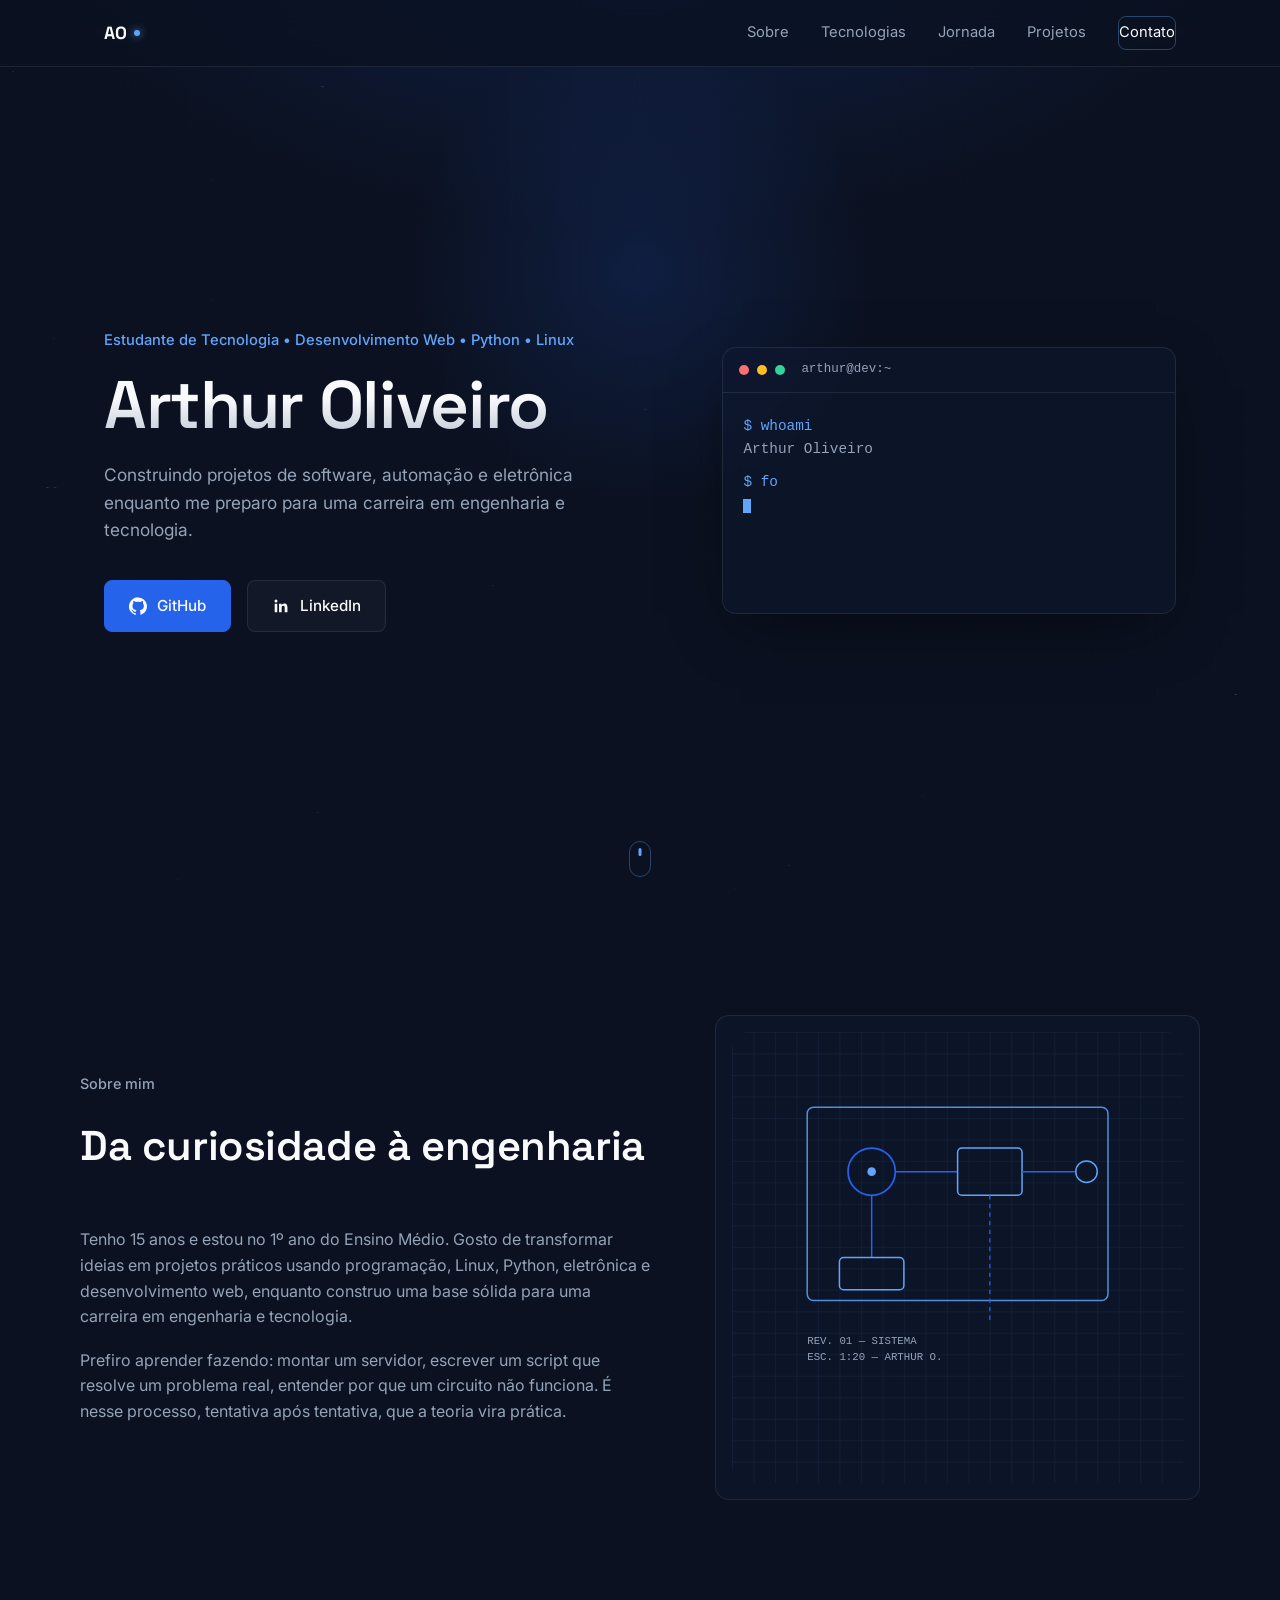
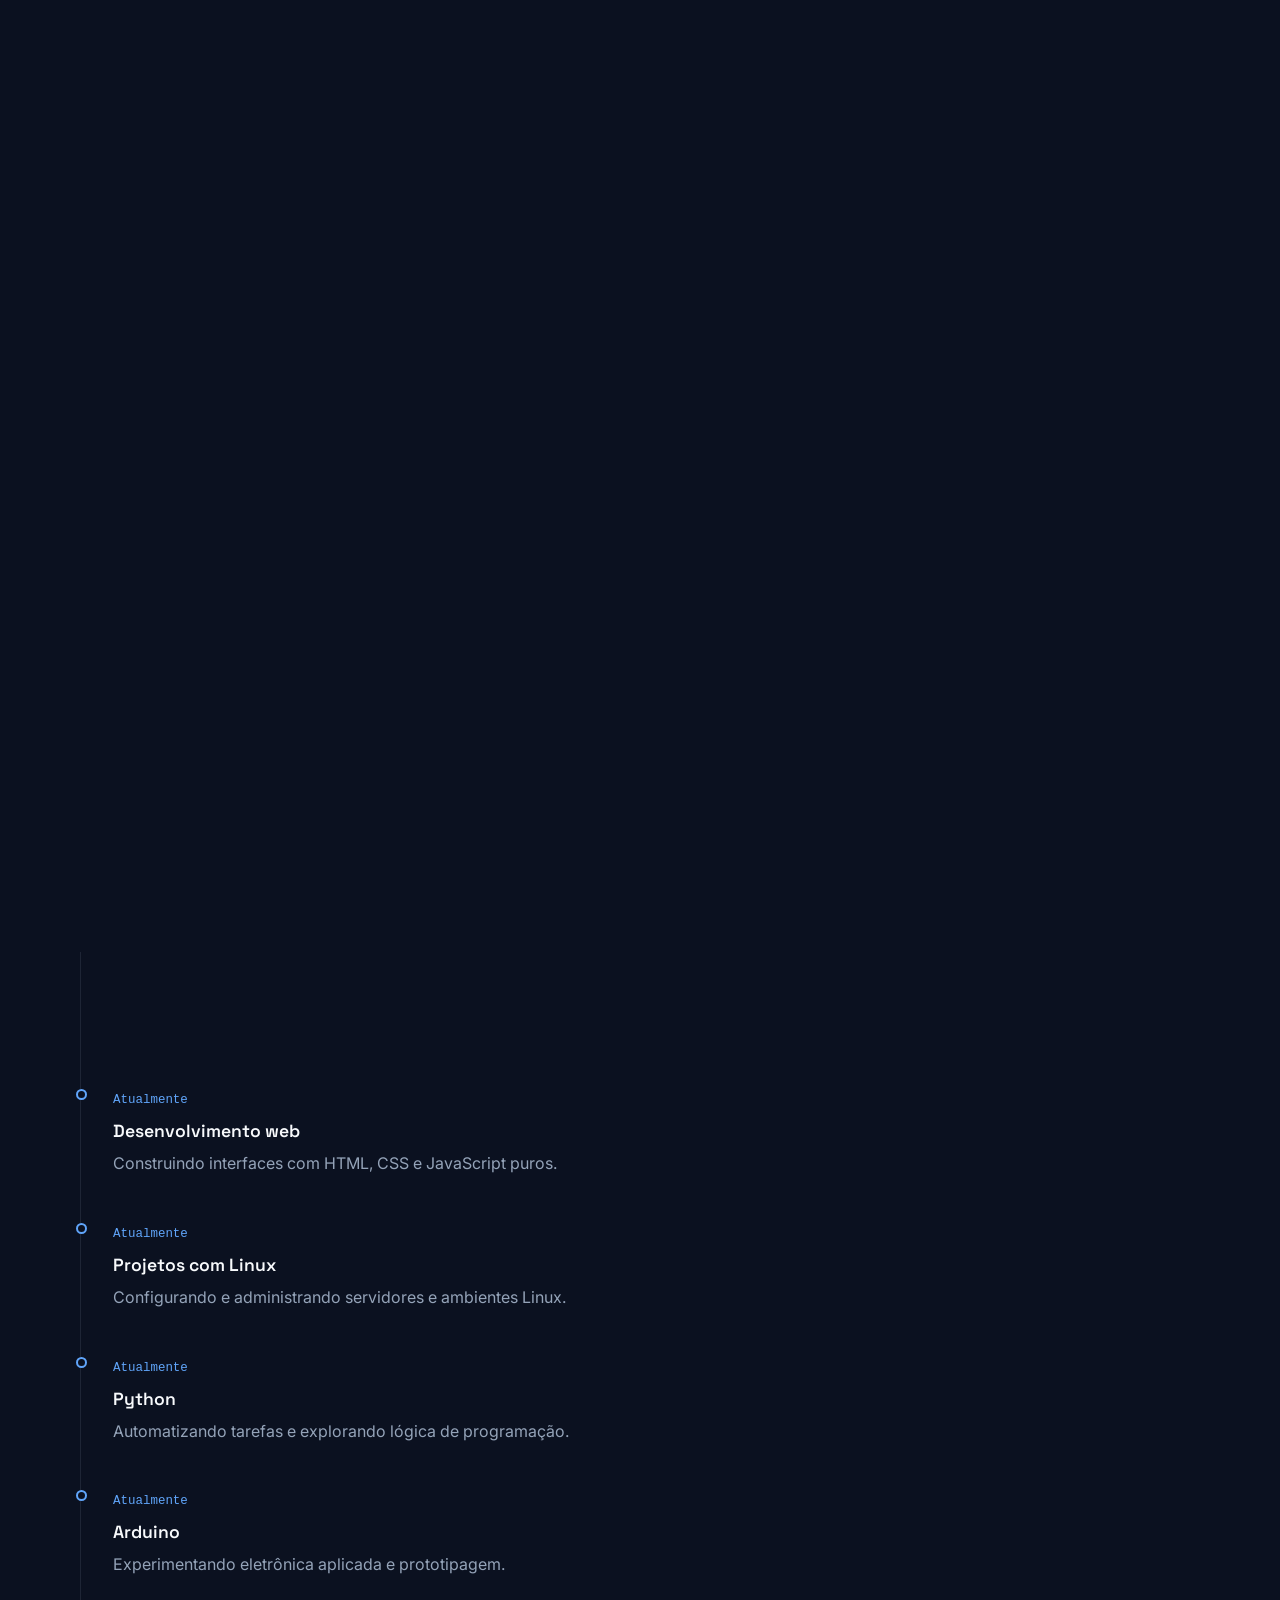
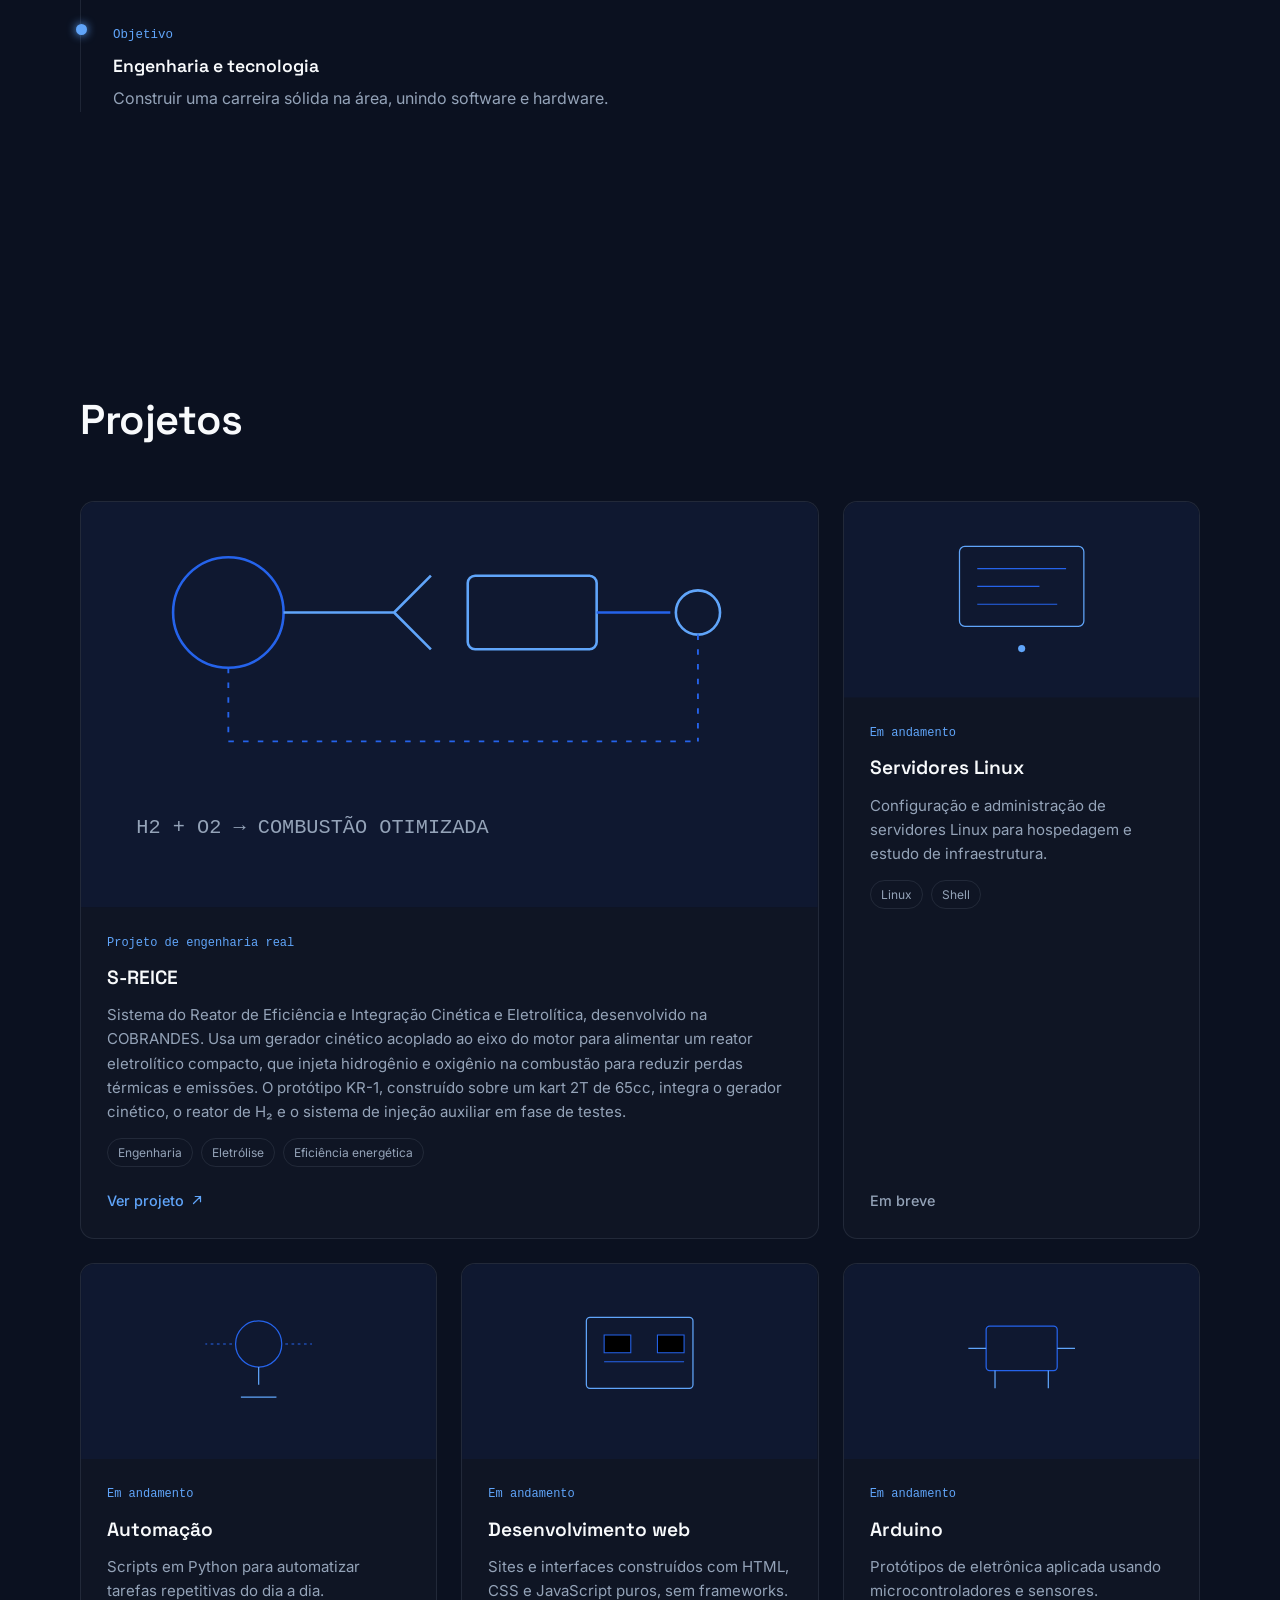
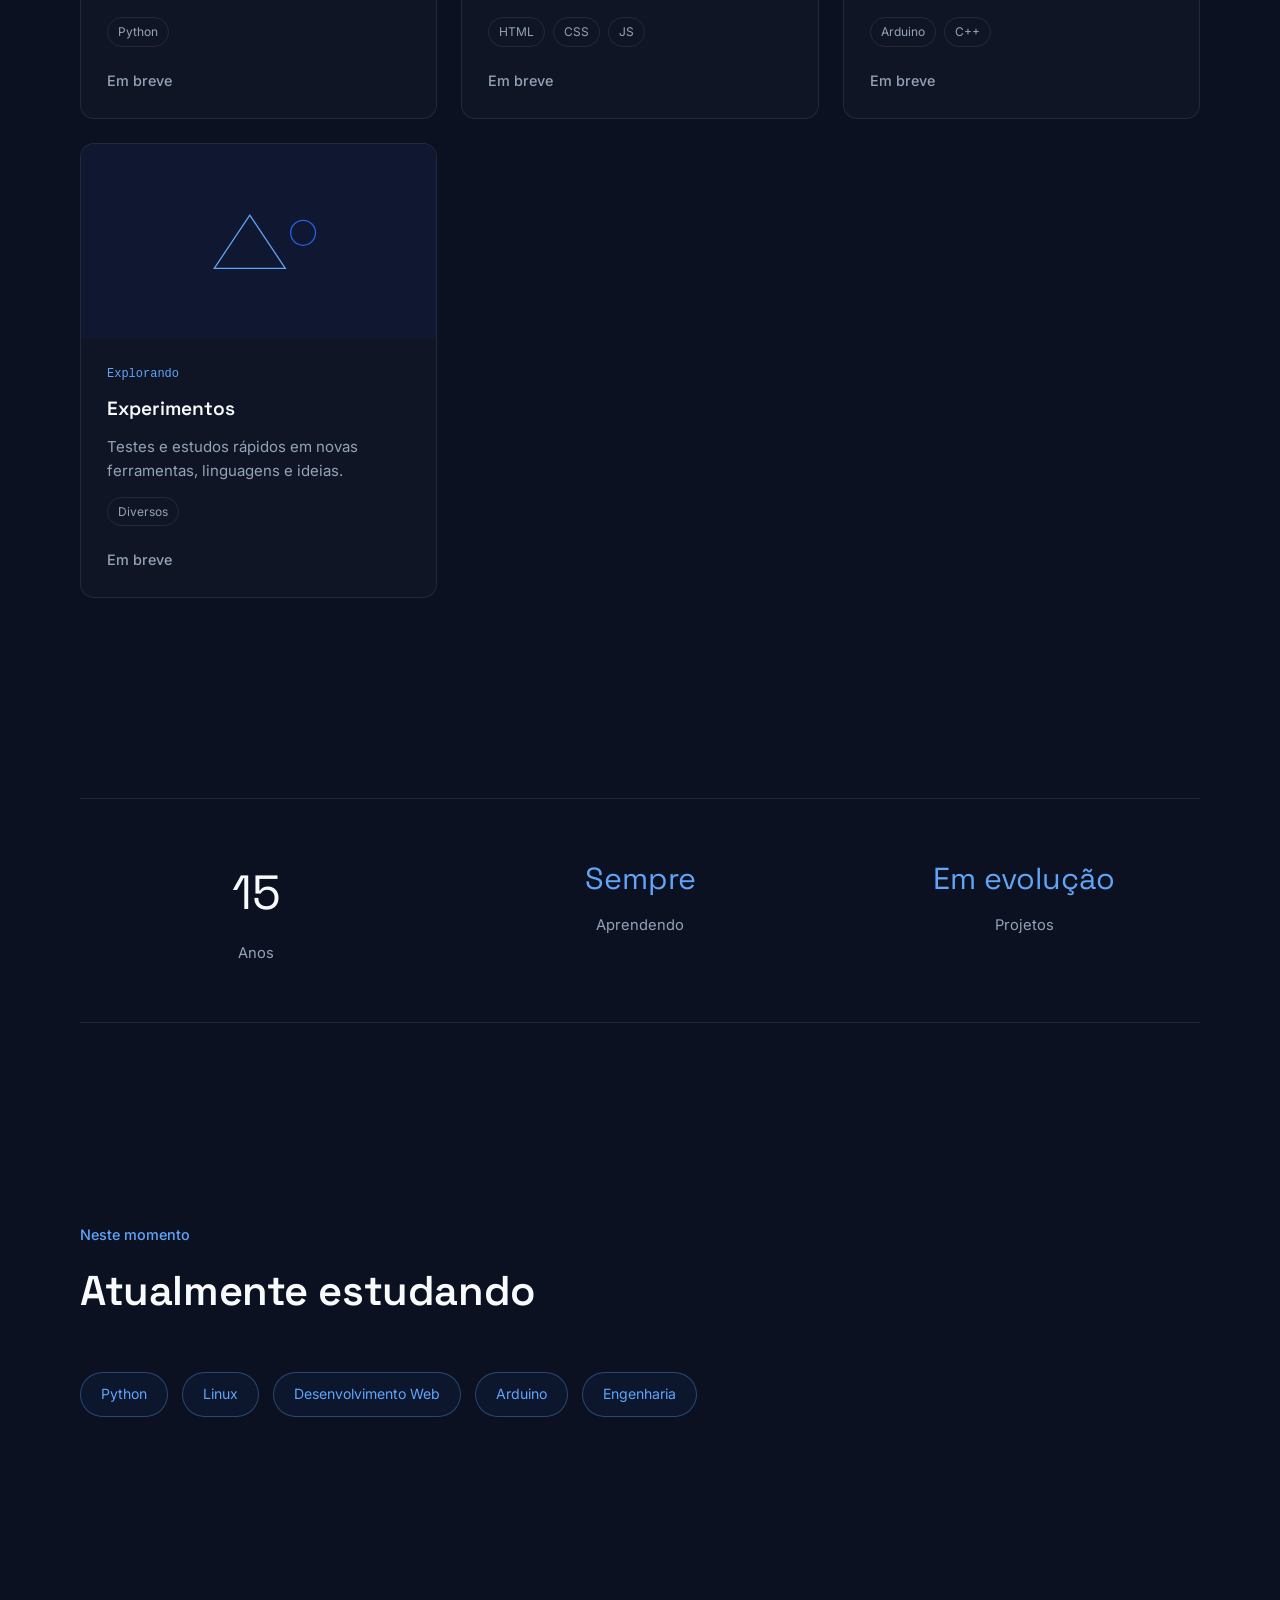
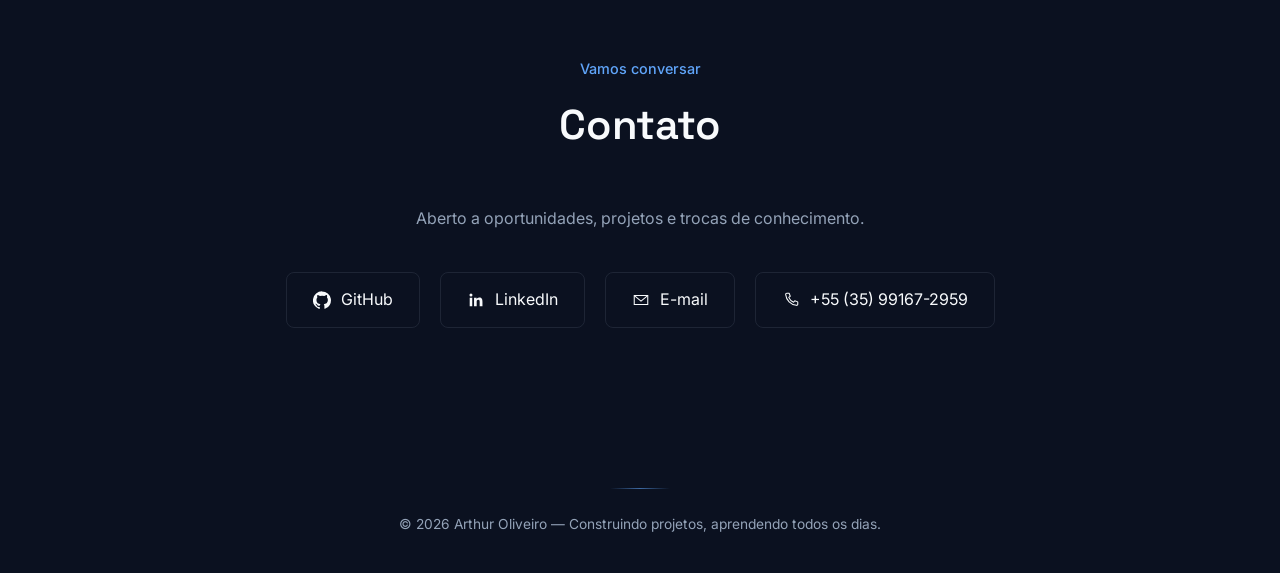
==== index.html @ 729f602d "Add files via upload" ====
<!DOCTYPE html>
<html lang="pt-BR">
<head>
  <meta charset="UTF-8">
  <meta name="viewport" content="width=device-width, initial-scale=1.0">

  <!-- ===== SEO PRIMÁRIO ===== -->
  <title>Arthur Oliveiro | Tecnologia, Linux e Desenvolvimento Web</title>
  <meta name="description" content="Portfólio de Arthur Oliveiro, estudante de tecnologia focado em desenvolvimento web, Linux, Python, Arduino e projetos de engenharia.">
  <meta name="author" content="Arthur Oliveiro">
  <meta name="robots" content="index, follow">
  <link rel="canonical" href="https://arthuroliveiro.github.io/">
  <meta name="theme-color" content="#0B1120">

  <!-- ===== OPEN GRAPH ===== -->
  <meta property="og:type" content="website">
  <meta property="og:title" content="Arthur Oliveiro | Tecnologia, Linux e Desenvolvimento Web">
  <meta property="og:description" content="Estudante de tecnologia construindo projetos de software, automação e eletrônica a caminho de uma carreira em engenharia.">
  <meta property="og:image" content="assets/og-image.png">
  <meta property="og:url" content="https://arthuroliveiro.github.io/">
  <meta property="og:locale" content="pt_BR">

  <!-- ===== TWITTER CARD ===== -->
  <meta name="twitter:card" content="summary_large_image">
  <meta name="twitter:title" content="Arthur Oliveiro | Tecnologia, Linux e Desenvolvimento Web">
  <meta name="twitter:description" content="Estudante de tecnologia construindo projetos de software, automação e eletrônica a caminho de uma carreira em engenharia.">
  <meta name="twitter:image" content="assets/og-image.png">

  <!-- ===== FAVICON ===== -->
  <link rel="icon" type="image/svg+xml" href="assets/favicon/favicon.svg">
  <link rel="alternate icon" href="assets/favicon/favicon.svg">

  <!-- ===== FONTES ===== -->
  <link rel="preconnect" href="https://fonts.googleapis.com">
  <link rel="preconnect" href="https://fonts.gstatic.com" crossorigin>
  <link href="https://fonts.googleapis.com/css2?family=Space+Grotesk:wght@500;600;700&family=Inter:wght@400;500;600&display=swap" rel="stylesheet">

  <link rel="stylesheet" href="style.css">
</head>
<body>

  <a class="skip-link" href="#conteudo">Pular para o conteúdo</a>

  <!-- ============ FUNDO INTERATIVO GLOBAL ============ -->
  <div class="bg-layer" aria-hidden="true">
    <canvas id="bg-canvas"></canvas>
    <div class="bg-glow" id="cursor-glow"></div>
  </div>

  <!-- ============ NAVEGAÇÃO ============ -->
  <header class="nav" id="nav">
    <div class="nav__inner">
      <a href="#topo" class="nav__brand">AO<span class="nav__brand-dot"></span></a>
      <nav aria-label="Navegação principal" class="nav__links">
        <a href="#sobre">Sobre</a>
        <a href="#tecnologias">Tecnologias</a>
        <a href="#jornada">Jornada</a>
        <a href="#projetos">Projetos</a>
        <a href="#contato" class="nav__cta">Contato</a>
      </nav>
      <button class="nav__toggle" id="nav-toggle" aria-label="Abrir menu" aria-expanded="false" aria-controls="nav-mobile">
        <span></span><span></span><span></span>
      </button>
    </div>
    <nav id="nav-mobile" class="nav__mobile" aria-label="Navegação móvel">
      <a href="#sobre">Sobre</a>
      <a href="#tecnologias">Tecnologias</a>
      <a href="#jornada">Jornada</a>
      <a href="#projetos">Projetos</a>
      <a href="#contato">Contato</a>
    </nav>
  </header>

  <main id="conteudo">

    <!-- ============ HERO ============ -->
    <section class="hero" id="topo">
      <div class="hero__inner">
        <div class="hero__text">
          <p class="eyebrow">Estudante de Tecnologia • Desenvolvimento Web • Python • Linux</p>
          <h1 class="hero__title">Arthur Oliveiro</h1>
          <p class="hero__desc">
            Construindo projetos de software, automação e eletrônica enquanto me preparo
            para uma carreira em engenharia e tecnologia.
          </p>
          <div class="hero__actions">
            <a class="btn btn--primary" href="https://github.com/" target="_blank" rel="noopener noreferrer" aria-label="Ver perfil no GitHub (abre em nova aba)">
              <svg class="btn__icon" viewBox="0 0 24 24" fill="currentColor" aria-hidden="true"><path d="M12 .5a12 12 0 0 0-3.8 23.4c.6.1.8-.3.8-.6v-2.1c-3.3.7-4-1.6-4-1.6-.6-1.4-1.4-1.8-1.4-1.8-1.1-.8.1-.7.1-.7 1.2.1 1.9 1.2 1.9 1.2 1.1 1.9 2.9 1.3 3.6 1 .1-.8.4-1.3.8-1.6-2.7-.3-5.4-1.3-5.4-5.9 0-1.3.5-2.4 1.2-3.2-.1-.3-.5-1.5.1-3.2 0 0 1-.3 3.3 1.2a11.5 11.5 0 0 1 6 0c2.3-1.5 3.3-1.2 3.3-1.2.6 1.7.2 2.9.1 3.2.8.8 1.2 1.9 1.2 3.2 0 4.6-2.7 5.6-5.4 5.9.4.4.8 1.1.8 2.2v3.3c0 .3.2.7.8.6A12 12 0 0 0 12 .5Z"/></svg>
              GitHub
            </a>
            <a class="btn btn--ghost" href="https://linkedin.com/" target="_blank" rel="noopener noreferrer" aria-label="Ver perfil no LinkedIn (abre em nova aba)">
              <svg class="btn__icon" viewBox="0 0 24 24" fill="currentColor" aria-hidden="true"><path d="M20.4 20.4h-3.5v-5.6c0-1.3 0-3-1.9-3s-2.1 1.4-2.1 2.9v5.7H9.4V9h3.4v1.6h.1c.5-.9 1.6-1.9 3.4-1.9 3.6 0 4.3 2.4 4.3 5.5v6.2ZM5.3 7.4a2 2 0 1 1 0-4 2 2 0 0 1 0 4ZM7 20.4H3.6V9H7v11.4Z"/></svg>
              LinkedIn
            </a>
          </div>
        </div>

        <div class="hero__terminal" role="img" aria-label="Terminal exibindo: quem sou eu, Arthur Oliveiro. Foco: Engenharia, Software, Linux. Status: construindo o futuro.">
          <div class="terminal">
            <div class="terminal__bar">
              <span class="dot dot--red"></span>
              <span class="dot dot--yellow"></span>
              <span class="dot dot--green"></span>
              <span class="terminal__title">arthur@dev:~</span>
            </div>
            <div class="terminal__body" id="terminal-body" aria-hidden="true"></div>
          </div>
        </div>
      </div>
      <div class="hero__scroll" aria-hidden="true">
        <span></span>
      </div>
    </section>

    <!-- ============ SOBRE ============ -->
    <section class="section" id="sobre">
      <div class="section__inner about">
        <div class="about__text reveal">
          <p class="section__eyebrow">Sobre mim</p>
          <h2 class="section__title">Da curiosidade à engenharia</h2>
          <p>
            Tenho 15 anos e estou no 1º ano do Ensino Médio. Gosto de transformar ideias em
            projetos práticos usando programação, Linux, Python, eletrônica e desenvolvimento
            web, enquanto construo uma base sólida para uma carreira em engenharia e tecnologia.
          </p>
          <p>
            Prefiro aprender fazendo: montar um servidor, escrever um script que resolve um
            problema real, entender por que um circuito não funciona. É nesse processo, tentativa
            após tentativa, que a teoria vira prática.
          </p>
        </div>
        <div class="about__art reveal" aria-hidden="true">
          <svg viewBox="0 0 420 420" class="blueprint" xmlns="http://www.w3.org/2000/svg">
            <defs>
              <pattern id="grid-pat" width="20" height="20" patternUnits="userSpaceOnUse">
                <path d="M 20 0 L 0 0 0 20" fill="none" stroke="rgba(96,165,250,0.12)" stroke-width="1"/>
              </pattern>
            </defs>
            <rect width="420" height="420" fill="url(#grid-pat)" rx="16"/>
            <rect x="70" y="70" width="280" height="180" rx="6" fill="none" stroke="#60A5FA" stroke-width="1.4" opacity="0.85"/>
            <circle cx="130" cy="130" r="22" fill="none" stroke="#2563EB" stroke-width="1.6"/>
            <circle cx="130" cy="130" r="4" fill="#60A5FA"/>
            <path d="M152 130 H210" stroke="#2563EB" stroke-width="1.4"/>
            <rect x="210" y="108" width="60" height="44" rx="4" fill="none" stroke="#60A5FA" stroke-width="1.4"/>
            <path d="M270 130 H320" stroke="#2563EB" stroke-width="1.4"/>
            <circle cx="330" cy="130" r="10" fill="none" stroke="#60A5FA" stroke-width="1.4"/>
            <path d="M130 152 V210" stroke="#2563EB" stroke-width="1.4"/>
            <rect x="100" y="210" width="60" height="30" rx="4" fill="none" stroke="#60A5FA" stroke-width="1.4"/>
            <path d="M240 152 V270" stroke="#2563EB" stroke-width="1.2" stroke-dasharray="4 4"/>
            <text x="70" y="290" fill="#94A3B8" font-family="monospace" font-size="10">REV. 01 — SISTEMA</text>
            <text x="70" y="305" fill="#94A3B8" font-family="monospace" font-size="10">ESC. 1:20 — ARTHUR O.</text>
          </svg>
        </div>
      </div>
    </section>

    <!-- ============ TECNOLOGIAS ============ -->
    <section class="section" id="tecnologias">
      <div class="section__inner">
        <p class="section__eyebrow reveal">Ferramentas</p>
        <h2 class="section__title reveal">Tecnologias que uso</h2>
        <div class="tech-grid" id="tech-grid">
          <!-- Cards gerados via HTML estático, ícones inline SVG -->
          <article class="tech-card reveal">
            <svg class="tech-card__icon" viewBox="0 0 24 24" fill="none" aria-hidden="true"><path d="M4 3h16l-1.4 16L12 21l-6.6-2L4 3Z" stroke="currentColor" stroke-width="1.4"/><path d="M7 7h10l-.3 3.5H8.6M8.9 10.5l.3 3.4 2.8.8 2.8-.8.3-3.5" stroke="currentColor" stroke-width="1.4" stroke-linecap="round" stroke-linejoin="round"/></svg>
            <h3>HTML</h3>
          </article>
          <article class="tech-card reveal">
            <svg class="tech-card__icon" viewBox="0 0 24 24" fill="none" aria-hidden="true"><path d="M4 3h16l-1.4 16L12 21l-6.6-2L4 3Z" stroke="currentColor" stroke-width="1.4"/><path d="M16 7H8l.2 3h7.4l-.3 4-3.3 1-3.3-1-.2-2.2" stroke="currentColor" stroke-width="1.4" stroke-linecap="round" stroke-linejoin="round"/></svg>
            <h3>CSS</h3>
          </article>
          <article class="tech-card reveal">
            <svg class="tech-card__icon" viewBox="0 0 24 24" fill="none" aria-hidden="true"><rect x="3" y="3" width="18" height="18" rx="2" stroke="currentColor" stroke-width="1.4"/><path d="M8 15.5c.4.9 1 1.4 1.9 1.4 1 0 1.6-.6 1.6-1.7v-4.7M14 15.6c.3.7 1 1.3 2 1.3 1.2 0 1.8-.6 1.8-1.4 0-2-3.4-1.5-3.4-3.4 0-.8.6-1.4 1.7-1.4.9 0 1.4.4 1.7 1" stroke="currentColor" stroke-width="1.4" stroke-linecap="round"/></svg>
            <h3>JavaScript</h3>
          </article>
          <article class="tech-card reveal">
            <svg class="tech-card__icon" viewBox="0 0 24 24" fill="none" aria-hidden="true"><circle cx="12" cy="8" r="3" stroke="currentColor" stroke-width="1.4"/><path d="M9 8H6.5A2.5 2.5 0 0 0 4 10.5V12M15 8h2.5A2.5 2.5 0 0 1 20 10.5V12" stroke="currentColor" stroke-width="1.4"/><circle cx="7" cy="16" r="3" stroke="currentColor" stroke-width="1.4"/><circle cx="17" cy="16" r="3" stroke="currentColor" stroke-width="1.4"/></svg>
            <h3>Python</h3>
          </article>
          <article class="tech-card reveal">
            <svg class="tech-card__icon" viewBox="0 0 24 24" fill="none" aria-hidden="true"><path d="M12 3c1.3 3 1.1 5-.2 6.8-1.2 1.6-1.3 3-.3 4.4M8.5 15.2c-1 1-1.4 2.2-1.1 3.6M15.6 15.2c1 1 1.4 2.2 1.1 3.6" stroke="currentColor" stroke-width="1.4" stroke-linecap="round"/><ellipse cx="12" cy="18.5" rx="5" ry="2.3" stroke="currentColor" stroke-width="1.4"/></svg>
            <h3>Linux</h3>
          </article>
          <article class="tech-card reveal">
            <svg class="tech-card__icon" viewBox="0 0 24 24" fill="none" aria-hidden="true"><circle cx="12" cy="12" r="2" fill="currentColor"/><path d="M12 4v3M12 17v3M12 12 6 6M18 18l-3-3" stroke="currentColor" stroke-width="1.4" stroke-linecap="round"/><circle cx="12" cy="4" r="1.6" stroke="currentColor" stroke-width="1.2"/><circle cx="6" cy="6" r="1.6" stroke="currentColor" stroke-width="1.2"/><circle cx="18" cy="18" r="1.6" stroke="currentColor" stroke-width="1.2"/></svg>
            <h3>Git</h3>
          </article>
          <article class="tech-card reveal">
            <svg class="tech-card__icon" viewBox="0 0 24 24" fill="none" aria-hidden="true"><path d="M12 3 3 10.5 12 21l9-10.5L12 3Z" stroke="currentColor" stroke-width="1.4" stroke-linejoin="round"/></svg>
            <h3>GitHub</h3>
          </article>
          <article class="tech-card reveal">
            <svg class="tech-card__icon" viewBox="0 0 24 24" fill="none" aria-hidden="true"><rect x="7" y="4" width="10" height="6" rx="1" stroke="currentColor" stroke-width="1.4"/><path d="M9 10v3M15 10v3M12 13v3M7 16h10v2a2 2 0 0 1-2 2H9a2 2 0 0 1-2-2v-2Z" stroke="currentColor" stroke-width="1.4" stroke-linejoin="round"/></svg>
            <h3>Arduino</h3>
          </article>
        </div>
      </div>
    </section>

    <!-- ============ JORNADA ============ -->
    <section class="section" id="jornada">
      <div class="section__inner">
        <p class="section__eyebrow reveal">Trajetória</p>
        <h2 class="section__title reveal">Jornada</h2>
        <ol class="timeline">
          <li class="timeline__item reveal">
            <div class="timeline__marker"></div>
            <div class="timeline__content">
              <span class="timeline__when">Hoje</span>
              <h3>Ensino Médio</h3>
              <p>Cursando o 1º ano, com foco crescente em exatas e tecnologia.</p>
            </div>
          </li>
          <li class="timeline__item reveal">
            <div class="timeline__marker"></div>
            <div class="timeline__content">
              <span class="timeline__when">Atualmente</span>
              <h3>Desenvolvimento web</h3>
              <p>Construindo interfaces com HTML, CSS e JavaScript puros.</p>
            </div>
          </li>
          <li class="timeline__item reveal">
            <div class="timeline__marker"></div>
            <div class="timeline__content">
              <span class="timeline__when">Atualmente</span>
              <h3>Projetos com Linux</h3>
              <p>Configurando e administrando servidores e ambientes Linux.</p>
            </div>
          </li>
          <li class="timeline__item reveal">
            <div class="timeline__marker"></div>
            <div class="timeline__content">
              <span class="timeline__when">Atualmente</span>
              <h3>Python</h3>
              <p>Automatizando tarefas e explorando lógica de programação.</p>
            </div>
          </li>
          <li class="timeline__item reveal">
            <div class="timeline__marker"></div>
            <div class="timeline__content">
              <span class="timeline__when">Atualmente</span>
              <h3>Arduino</h3>
              <p>Experimentando eletrônica aplicada e prototipagem.</p>
            </div>
          </li>
          <li class="timeline__item timeline__item--goal reveal">
            <div class="timeline__marker"></div>
            <div class="timeline__content">
              <span class="timeline__when">Objetivo</span>
              <h3>Engenharia e tecnologia</h3>
              <p>Construir uma carreira sólida na área, unindo software e hardware.</p>
            </div>
          </li>
        </ol>
      </div>
    </section>

    <!-- ============ PROJETOS ============ -->
    <section class="section" id="projetos">
      <div class="section__inner">
        <p class="section__eyebrow reveal">Trabalhos</p>
        <h2 class="section__title reveal">Projetos</h2>
        <div class="project-grid">

          <!-- Projeto real: S-REICE / COBRANDES -->
          <article class="project-card project-card--featured reveal">
            <div class="project-card__media">
              <svg viewBox="0 0 400 220" class="project-placeholder" aria-hidden="true">
                <rect width="400" height="220" fill="#0F1830"/>
                <circle cx="80" cy="60" r="30" fill="none" stroke="#2563EB" stroke-width="1.4"/>
                <path d="M110 60h60M170 60l20-20M170 60l20 20" stroke="#60A5FA" stroke-width="1.4"/>
                <rect x="210" y="40" width="70" height="40" rx="4" fill="none" stroke="#60A5FA" stroke-width="1.4"/>
                <path d="M280 60h40" stroke="#2563EB" stroke-width="1.4"/>
                <circle cx="335" cy="60" r="12" fill="none" stroke="#60A5FA" stroke-width="1.4"/>
                <path d="M80 90v40M335 72v58M80 130h255" stroke="#2563EB" stroke-width="1" stroke-dasharray="3 5"/>
                <text x="30" y="180" fill="#94A3B8" font-family="monospace" font-size="11">H2 + O2 → COMBUSTÃO OTIMIZADA</text>
              </svg>
            </div>
            <div class="project-card__body">
              <span class="project-card__tag">Projeto de engenharia real</span>
              <h3>S-REICE</h3>
              <p>
                Sistema do Reator de Eficiência e Integração Cinética e Eletrolítica,
                desenvolvido na COBRANDES. Usa um gerador cinético acoplado ao eixo do motor
                para alimentar um reator eletrolítico compacto, que injeta hidrogênio e
                oxigênio na combustão para reduzir perdas térmicas e emissões. O protótipo
                KR-1, construído sobre um kart 2T de 65cc, integra o gerador cinético, o
                reator de H₂ e o sistema de injeção auxiliar em fase de testes.
              </p>
              <ul class="project-card__stack">
                <li>Engenharia</li>
                <li>Eletrólise</li>
                <li>Eficiência energética</li>
              </ul>
              <a class="project-card__link" href="https://cobrandes.github.io/#tab-projetos" target="_blank" rel="noopener noreferrer">
                Ver projeto
                <svg viewBox="0 0 16 16" fill="none" aria-hidden="true"><path d="M4 12 12 4M6 4h6v6" stroke="currentColor" stroke-width="1.4" stroke-linecap="round" stroke-linejoin="round"/></svg>
              </a>
            </div>
          </article>

          <article class="project-card reveal">
            <div class="project-card__media">
              <svg viewBox="0 0 400 220" class="project-placeholder" aria-hidden="true">
                <rect width="400" height="220" fill="#0F1830"/>
                <rect x="130" y="50" width="140" height="90" rx="6" fill="none" stroke="#60A5FA" stroke-width="1.4"/>
                <path d="M150 75h100M150 95h70M150 115h90" stroke="#2563EB" stroke-width="1.2"/>
                <circle cx="200" cy="165" r="4" fill="#60A5FA"/>
              </svg>
            </div>
            <div class="project-card__body">
              <span class="project-card__tag">Em andamento</span>
              <h3>Servidores Linux</h3>
              <p>Configuração e administração de servidores Linux para hospedagem e estudo de infraestrutura.</p>
              <ul class="project-card__stack">
                <li>Linux</li>
                <li>Shell</li>
              </ul>
              <a class="project-card__link project-card__link--disabled" aria-disabled="true">
                Em breve
              </a>
            </div>
          </article>

          <article class="project-card reveal">
            <div class="project-card__media">
              <svg viewBox="0 0 400 220" class="project-placeholder" aria-hidden="true">
                <rect width="400" height="220" fill="#0F1830"/>
                <circle cx="200" cy="90" r="26" fill="none" stroke="#2563EB" stroke-width="1.4"/>
                <path d="M200 116v20M180 150h40" stroke="#60A5FA" stroke-width="1.4"/>
                <path d="M170 90h-30M230 90h30" stroke="#2563EB" stroke-width="1.2" stroke-dasharray="3 4"/>
              </svg>
            </div>
            <div class="project-card__body">
              <span class="project-card__tag">Em andamento</span>
              <h3>Automação</h3>
              <p>Scripts em Python para automatizar tarefas repetitivas do dia a dia.</p>
              <ul class="project-card__stack">
                <li>Python</li>
              </ul>
              <a class="project-card__link project-card__link--disabled" aria-disabled="true">
                Em breve
              </a>
            </div>
          </article>

          <article class="project-card reveal">
            <div class="project-card__media">
              <svg viewBox="0 0 400 220" class="project-placeholder" aria-hidden="true">
                <rect width="400" height="220" fill="#0F1830"/>
                <rect x="140" y="60" width="120" height="80" rx="4" fill="none" stroke="#60A5FA" stroke-width="1.4"/>
                <path d="M160 80h30v20h-30zM220 80h30v20h-30zM160 110h90" stroke="#2563EB" stroke-width="1.2"/>
              </svg>
            </div>
            <div class="project-card__body">
              <span class="project-card__tag">Em andamento</span>
              <h3>Desenvolvimento web</h3>
              <p>Sites e interfaces construídos com HTML, CSS e JavaScript puros, sem frameworks.</p>
              <ul class="project-card__stack">
                <li>HTML</li>
                <li>CSS</li>
                <li>JS</li>
              </ul>
              <a class="project-card__link project-card__link--disabled" aria-disabled="true">
                Em breve
              </a>
            </div>
          </article>

          <article class="project-card reveal">
            <div class="project-card__media">
              <svg viewBox="0 0 400 220" class="project-placeholder" aria-hidden="true">
                <rect width="400" height="220" fill="#0F1830"/>
                <rect x="160" y="70" width="80" height="50" rx="4" fill="none" stroke="#2563EB" stroke-width="1.4"/>
                <path d="M170 120v20M230 120v20M160 95h-20M240 95h20" stroke="#60A5FA" stroke-width="1.4"/>
              </svg>
            </div>
            <div class="project-card__body">
              <span class="project-card__tag">Em andamento</span>
              <h3>Arduino</h3>
              <p>Protótipos de eletrônica aplicada usando microcontroladores e sensores.</p>
              <ul class="project-card__stack">
                <li>Arduino</li>
                <li>C++</li>
              </ul>
              <a class="project-card__link project-card__link--disabled" aria-disabled="true">
                Em breve
              </a>
            </div>
          </article>

          <article class="project-card reveal">
            <div class="project-card__media">
              <svg viewBox="0 0 400 220" class="project-placeholder" aria-hidden="true">
                <rect width="400" height="220" fill="#0F1830"/>
                <path d="M150 140 190 80 230 140Z" fill="none" stroke="#60A5FA" stroke-width="1.4"/>
                <circle cx="250" cy="100" r="14" fill="none" stroke="#2563EB" stroke-width="1.4"/>
              </svg>
            </div>
            <div class="project-card__body">
              <span class="project-card__tag">Explorando</span>
              <h3>Experimentos</h3>
              <p>Testes e estudos rápidos em novas ferramentas, linguagens e ideias.</p>
              <ul class="project-card__stack">
                <li>Diversos</li>
              </ul>
              <a class="project-card__link project-card__link--disabled" aria-disabled="true">
                Em breve
              </a>
            </div>
          </article>

        </div>
      </div>
    </section>

    <!-- ============ ESTATÍSTICAS ============ -->
    <section class="section section--stats">
      <div class="section__inner">
        <div class="stats-grid">
          <div class="stat reveal">
            <span class="stat__number" data-count-to="15">0</span>
            <span class="stat__label">Anos</span>
          </div>
          <div class="stat reveal">
            <span class="stat__number stat__number--text">Sempre</span>
            <span class="stat__label">Aprendendo</span>
          </div>
          <div class="stat reveal">
            <span class="stat__number stat__number--text">Em evolução</span>
            <span class="stat__label">Projetos</span>
          </div>
        </div>
      </div>
    </section>

    <!-- ============ ATUALMENTE ESTUDANDO ============ -->
    <section class="section" id="estudando">
      <div class="section__inner">
        <p class="section__eyebrow reveal">Neste momento</p>
        <h2 class="section__title reveal">Atualmente estudando</h2>
        <div class="badges">
          <span class="badge reveal">Python</span>
          <span class="badge reveal">Linux</span>
          <span class="badge reveal">Desenvolvimento Web</span>
          <span class="badge reveal">Arduino</span>
          <span class="badge reveal">Engenharia</span>
        </div>
      </div>
    </section>

    <!-- ============ CONTATO ============ -->
    <section class="section" id="contato">
      <div class="section__inner contact">
        <p class="section__eyebrow reveal">Vamos conversar</p>
        <h2 class="section__title reveal">Contato</h2>
        <p class="contact__desc reveal">Aberto a oportunidades, projetos e trocas de conhecimento.</p>
        <div class="contact__links reveal">
          <a class="contact__link" href="https://github.com/" target="_blank" rel="noopener noreferrer" aria-label="GitHub de Arthur Oliveiro (abre em nova aba)">
            <svg viewBox="0 0 24 24" fill="currentColor" aria-hidden="true"><path d="M12 .5a12 12 0 0 0-3.8 23.4c.6.1.8-.3.8-.6v-2.1c-3.3.7-4-1.6-4-1.6-.6-1.4-1.4-1.8-1.4-1.8-1.1-.8.1-.7.1-.7 1.2.1 1.9 1.2 1.9 1.2 1.1 1.9 2.9 1.3 3.6 1 .1-.8.4-1.3.8-1.6-2.7-.3-5.4-1.3-5.4-5.9 0-1.3.5-2.4 1.2-3.2-.1-.3-.5-1.5.1-3.2 0 0 1-.3 3.3 1.2a11.5 11.5 0 0 1 6 0c2.3-1.5 3.3-1.2 3.3-1.2.6 1.7.2 2.9.1 3.2.8.8 1.2 1.9 1.2 3.2 0 4.6-2.7 5.6-5.4 5.9.4.4.8 1.1.8 2.2v3.3c0 .3.2.7.8.6A12 12 0 0 0 12 .5Z"/></svg>
            <span>GitHub</span>
          </a>
          <a class="contact__link" href="https://linkedin.com/" target="_blank" rel="noopener noreferrer" aria-label="LinkedIn de Arthur Oliveiro (abre em nova aba)">
            <svg viewBox="0 0 24 24" fill="currentColor" aria-hidden="true"><path d="M20.4 20.4h-3.5v-5.6c0-1.3 0-3-1.9-3s-2.1 1.4-2.1 2.9v5.7H9.4V9h3.4v1.6h.1c.5-.9 1.6-1.9 3.4-1.9 3.6 0 4.3 2.4 4.3 5.5v6.2ZM5.3 7.4a2 2 0 1 1 0-4 2 2 0 0 1 0 4ZM7 20.4H3.6V9H7v11.4Z"/></svg>
            <span>LinkedIn</span>
          </a>
          <a class="contact__link" href="mailto:arthuroliveiroribeirodeouza@gmail.com" aria-label="Enviar e-mail para Arthur Oliveiro">
            <svg viewBox="0 0 24 24" fill="none" aria-hidden="true"><path d="M3 6h18v12H3V6Z" stroke="currentColor" stroke-width="1.4"/><path d="m3.5 6.5 8.5 7 8.5-7" stroke="currentColor" stroke-width="1.4" stroke-linecap="round" stroke-linejoin="round"/></svg>
            <span>E-mail</span>
          </a>
          <a class="contact__link" href="tel:+5535991672959" aria-label="Ligar para Arthur Oliveiro">
            <svg viewBox="0 0 24 24" fill="none" aria-hidden="true"><path d="M6.5 3h3l1.5 4-2 1.5a12 12 0 0 0 6.5 6.5l1.5-2 4 1.5v3c0 1-.9 1.8-1.9 1.6C11.6 18.3 5.7 12.4 4.9 4.9 4.7 3.9 5.5 3 6.5 3Z" stroke="currentColor" stroke-width="1.4" stroke-linejoin="round"/></svg>
            <span>+55 (35) 99167-2959</span>
          </a>
        </div>
      </div>
    </section>

  </main>

  <footer class="footer">
    <div class="footer__line" aria-hidden="true"></div>
    <p>© <span id="year"></span> Arthur Oliveiro — Construindo projetos, aprendendo todos os dias.</p>
  </footer>

  <script src="script.js" defer></script>
</body>
</html>
---- style.css ----
/* ==========================================================================
   ARTHUR OLIVEIRO — PORTFÓLIO
   Design: dark premium, inspirado em Vercel / Linear / NASA Mission Control
   ========================================================================== */

/* ---------- 1. TOKENS / VARIÁVEIS ---------- */
:root {
  --bg: #0B1120;
  --bg-elevated: #0F1830;
  --blue: #2563EB;
  --blue-light: #60A5FA;
  --white: #F8FAFC;
  --gray: #94A3B8;
  --border: rgba(148, 163, 184, 0.14);
  --border-strong: rgba(96, 165, 250, 0.35);
  --glass: rgba(15, 24, 48, 0.55);

  --font-display: "Space Grotesk", "Inter", sans-serif;
  --font-body: "Inter", sans-serif;

  --radius-sm: 8px;
  --radius-md: 14px;
  --container: 1120px;

  --ease: cubic-bezier(0.22, 1, 0.36, 1);
}

/* ---------- 2. RESET ---------- */
*, *::before, *::after { box-sizing: border-box; }
html { scroll-behavior: smooth; }
body {
  margin: 0;
  background: var(--bg);
  color: var(--white);
  font-family: var(--font-body);
  font-size: 16px;
  line-height: 1.6;
  -webkit-font-smoothing: antialiased;
}
img, svg { max-width: 100%; display: block; }
a { color: inherit; text-decoration: none; }
ul, ol { margin: 0; padding: 0; list-style: none; }
h1, h2, h3 { font-family: var(--font-display); margin: 0; font-weight: 600; }
p { margin: 0; }
button { font: inherit; background: none; border: none; cursor: pointer; color: inherit; }

@media (prefers-reduced-motion: reduce) {
  html { scroll-behavior: auto; }
  *, *::before, *::after {
    animation-duration: 0.001ms !important;
    animation-iteration-count: 1 !important;
    transition-duration: 0.001ms !important;
    scroll-behavior: auto !important;
  }
}

/* ---------- 3. ACESSIBILIDADE / UTILITÁRIOS ---------- */
.skip-link {
  position: absolute;
  left: -999px;
  top: 0;
  background: var(--blue);
  color: var(--white);
  padding: 12px 18px;
  border-radius: var(--radius-sm);
  z-index: 1000;
}
.skip-link:focus {
  left: 16px;
  top: 16px;
}
:focus-visible {
  outline: 2px solid var(--blue-light);
  outline-offset: 3px;
  border-radius: 4px;
}

.reveal {
  opacity: 0;
  transform: translateY(18px);
  transition: opacity 0.7s var(--ease), transform 0.7s var(--ease);
}
.reveal.is-visible {
  opacity: 1;
  transform: translateY(0);
}

/* ---------- 4. FUNDO INTERATIVO GLOBAL ---------- */
.bg-layer {
  position: fixed;
  inset: 0;
  z-index: -2;
  overflow: hidden;
  background:
    radial-gradient(ellipse 80% 60% at 50% -10%, rgba(37, 99, 235, 0.18), transparent 60%),
    var(--bg);
}
#bg-canvas {
  position: absolute;
  inset: 0;
  width: 100%;
  height: 100%;
  opacity: 0.5;
}
.bg-glow {
  position: absolute;
  width: 480px;
  height: 480px;
  border-radius: 50%;
  background: radial-gradient(circle, rgba(37, 99, 235, 0.16) 0%, transparent 70%);
  transform: translate(-50%, -50%);
  left: 50%;
  top: 30%;
  pointer-events: none;
  transition: left 0.6s ease-out, top 0.6s ease-out;
}

/* ---------- 5. NAVEGAÇÃO ---------- */
.nav {
  position: sticky;
  top: 0;
  z-index: 100;
  backdrop-filter: blur(14px);
  background: rgba(11, 17, 32, 0.72);
  border-bottom: 1px solid var(--border);
}
.nav__inner {
  max-width: var(--container);
  margin: 0 auto;
  padding: 16px 24px;
  display: flex;
  align-items: center;
  justify-content: space-between;
}
.nav__brand {
  font-family: var(--font-display);
  font-weight: 700;
  font-size: 1.1rem;
  letter-spacing: 0.02em;
  display: inline-flex;
  align-items: center;
  gap: 6px;
}
.nav__brand-dot {
  width: 6px;
  height: 6px;
  border-radius: 50%;
  background: var(--blue-light);
  box-shadow: 0 0 8px var(--blue-light);
}
.nav__links {
  display: flex;
  align-items: center;
  gap: 32px;
}
.nav__links a {
  font-size: 0.92rem;
  color: var(--gray);
  position: relative;
  padding: 4px 0;
  transition: color 0.25s var(--ease);
}
.nav__links a::after {
  content: "";
  position: absolute;
  left: 0;
  bottom: -2px;
  width: 0;
  height: 1px;
  background: var(--blue-light);
  transition: width 0.3s var(--ease);
}
.nav__links a:hover,
.nav__links a:focus-visible {
  color: var(--white);
}
.nav__links a:hover::after,
.nav__links a:focus-visible::after {
  width: 100%;
}
.nav__cta {
  border: 1px solid var(--border-strong);
  padding: 8px 16px;
  border-radius: var(--radius-sm);
  color: var(--white) !important;
}
.nav__cta::after { display: none; }
.nav__cta:hover {
  background: rgba(37, 99, 235, 0.12);
  box-shadow: 0 0 16px rgba(37, 99, 235, 0.25);
}

.nav__toggle {
  display: none;
  flex-direction: column;
  gap: 5px;
  padding: 6px;
}
.nav__toggle span {
  width: 22px;
  height: 2px;
  background: var(--white);
  border-radius: 2px;
  transition: transform 0.3s var(--ease), opacity 0.3s var(--ease);
}
.nav__mobile {
  display: none;
  flex-direction: column;
  padding: 8px 24px 20px;
  border-top: 1px solid var(--border);
}
.nav__mobile a {
  padding: 12px 0;
  color: var(--gray);
  border-bottom: 1px solid var(--border);
  font-size: 0.95rem;
}
.nav__mobile a:last-child { border-bottom: none; }

.nav.is-open .nav__mobile { display: flex; }
.nav.is-open .nav__toggle span:nth-child(1) { transform: translateY(7px) rotate(45deg); }
.nav.is-open .nav__toggle span:nth-child(2) { opacity: 0; }
.nav.is-open .nav__toggle span:nth-child(3) { transform: translateY(-7px) rotate(-45deg); }

@media (max-width: 780px) {
  .nav__links { display: none; }
  .nav__toggle { display: flex; }
}

/* ---------- 6. HERO ---------- */
.hero {
  min-height: 92vh;
  display: flex;
  flex-direction: column;
  justify-content: center;
  max-width: var(--container);
  margin: 0 auto;
  padding: 60px 24px;
  position: relative;
}
.hero__inner {
  display: grid;
  grid-template-columns: 1.1fr 0.9fr;
  gap: 64px;
  align-items: center;
}
.eyebrow {
  color: var(--blue-light);
  font-size: 0.92rem;
  margin: 0 0 18px;
  font-weight: 500;
}
.hero__title {
  font-size: clamp(2.6rem, 6vw, 4.2rem);
  line-height: 1.05;
  letter-spacing: -0.02em;
  margin-bottom: 20px;
  background: linear-gradient(180deg, var(--white) 40%, var(--gray) 140%);
  -webkit-background-clip: text;
  background-clip: text;
  color: transparent;
}
.hero__desc {
  color: var(--gray);
  font-size: 1.08rem;
  max-width: 46ch;
  margin-bottom: 36px;
}
.hero__actions {
  display: flex;
  gap: 16px;
  flex-wrap: wrap;
}

/* Botões */
.btn {
  display: inline-flex;
  align-items: center;
  gap: 10px;
  padding: 13px 24px;
  border-radius: var(--radius-sm);
  font-size: 0.95rem;
  font-weight: 500;
  transition: transform 0.25s var(--ease), box-shadow 0.25s var(--ease), background 0.25s var(--ease), border-color 0.25s var(--ease);
  position: relative;
  overflow: hidden;
}
.btn__icon { width: 18px; height: 18px; }
.btn--primary {
  background: var(--blue);
  color: var(--white);
  border: 1px solid var(--blue);
}
.btn--primary:hover {
  transform: translateY(-2px);
  box-shadow: 0 10px 30px -8px rgba(37, 99, 235, 0.55);
}
.btn--ghost {
  background: rgba(248, 250, 252, 0.03);
  border: 1px solid var(--border);
  color: var(--white);
}
.btn--ghost:hover {
  border-color: var(--border-strong);
  transform: translateY(-2px);
  box-shadow: 0 10px 26px -10px rgba(96, 165, 250, 0.4);
}

/* Terminal */
.terminal {
  background: var(--glass);
  border: 1px solid var(--border);
  border-radius: var(--radius-md);
  overflow: hidden;
  backdrop-filter: blur(10px);
  box-shadow: 0 20px 60px -20px rgba(0, 0, 0, 0.6);
}
.terminal__bar {
  display: flex;
  align-items: center;
  gap: 8px;
  padding: 12px 16px;
  border-bottom: 1px solid var(--border);
}
.dot { width: 10px; height: 10px; border-radius: 50%; }
.dot--red { background: #f87171; }
.dot--yellow { background: #fbbf24; }
.dot--green { background: #34d399; }
.terminal__title {
  margin-left: 8px;
  font-size: 0.78rem;
  color: var(--gray);
  font-family: monospace;
}
.terminal__body {
  padding: 22px 20px 28px;
  font-family: "SFMono-Regular", Consolas, Menlo, monospace;
  font-size: 0.9rem;
  min-height: 220px;
  white-space: pre-wrap;
  color: #d7e3f7;
}
.terminal__body .line-prompt { color: var(--blue-light); }
.terminal__body .line-output { color: var(--gray); }
.terminal__cursor {
  display: inline-block;
  width: 8px;
  height: 1em;
  background: var(--blue-light);
  vertical-align: text-bottom;
  animation: blink 1s steps(1) infinite;
}
@keyframes blink { 50% { opacity: 0; } }

.hero__scroll {
  position: absolute;
  bottom: 18px;
  left: 50%;
  transform: translateX(-50%);
  width: 22px;
  height: 36px;
  border: 1px solid var(--border-strong);
  border-radius: 12px;
}
.hero__scroll span {
  position: absolute;
  top: 6px;
  left: 50%;
  transform: translateX(-50%);
  width: 3px;
  height: 8px;
  background: var(--blue-light);
  border-radius: 2px;
  animation: scrollDot 1.8s ease-in-out infinite;
}
@keyframes scrollDot {
  0% { opacity: 1; top: 6px; }
  70% { opacity: 0; top: 18px; }
  100% { opacity: 0; top: 6px; }
}

@media (max-width: 900px) {
  .hero__inner { grid-template-columns: 1fr; }
  .hero { min-height: auto; padding-top: 80px; }
}

/* ---------- 7. SEÇÕES GERAIS ---------- */
.section {
  padding: 120px 24px;
  position: relative;
}
.section__inner {
  max-width: var(--container);
  margin: 0 auto;
}
.section__eyebrow {
  color: var(--blue-light);
  font-size: 0.9rem;
  margin-bottom: 12px;
  font-weight: 500;
}
.section__title {
  font-size: clamp(1.8rem, 3.4vw, 2.6rem);
  margin-bottom: 48px;
  letter-spacing: -0.01em;
}

/* ---------- 8. SOBRE ---------- */
.about {
  display: grid;
  grid-template-columns: 1fr 0.85fr;
  gap: 64px;
  align-items: center;
}
.about__text p {
  color: var(--gray);
  margin-bottom: 18px;
  max-width: 58ch;
}
.about__art {
  border: 1px solid var(--border);
  border-radius: var(--radius-md);
  padding: 16px;
  background: var(--glass);
}
@media (max-width: 900px) {
  .about { grid-template-columns: 1fr; }
  .about__art { order: -1; max-width: 320px; margin: 0 auto; }
}

/* ---------- 9. TECNOLOGIAS ---------- */
.tech-grid {
  display: grid;
  grid-template-columns: repeat(4, 1fr);
  gap: 16px;
}
.tech-card {
  border: 1px solid var(--border);
  border-radius: var(--radius-md);
  padding: 28px 20px;
  text-align: center;
  background: rgba(248, 250, 252, 0.02);
  transition: transform 0.3s var(--ease), border-color 0.3s var(--ease), box-shadow 0.3s var(--ease);
  color: var(--blue-light);
}
.tech-card__icon {
  width: 32px;
  height: 32px;
  margin: 0 auto 14px;
}
.tech-card h3 {
  font-size: 0.95rem;
  color: var(--white);
  font-weight: 500;
}
.tech-card:hover {
  transform: translateY(-6px);
  border-color: var(--border-strong);
  box-shadow: 0 16px 40px -18px rgba(37, 99, 235, 0.5);
}
@media (max-width: 780px) {
  .tech-grid { grid-template-columns: repeat(2, 1fr); }
}

/* ---------- 10. TIMELINE / JORNADA ---------- */
.timeline {
  position: relative;
  padding-left: 32px;
  border-left: 1px solid var(--border);
}
.timeline__item {
  position: relative;
  padding-bottom: 42px;
}
.timeline__item:last-child { padding-bottom: 0; }
.timeline__marker {
  position: absolute;
  left: -37.5px;
  top: 4px;
  width: 11px;
  height: 11px;
  border-radius: 50%;
  background: var(--bg);
  border: 2px solid var(--blue-light);
}
.timeline__item--goal .timeline__marker {
  background: var(--blue-light);
  box-shadow: 0 0 10px var(--blue-light);
}
.timeline__when {
  display: inline-block;
  font-size: 0.78rem;
  color: var(--blue-light);
  margin-bottom: 6px;
  font-family: monospace;
}
.timeline__content h3 {
  font-size: 1.1rem;
  margin-bottom: 6px;
}
.timeline__content p { color: var(--gray); max-width: 52ch; }

/* ---------- 11. PROJETOS ---------- */
.project-grid {
  display: grid;
  grid-template-columns: repeat(3, 1fr);
  gap: 24px;
}
.project-card {
  border: 1px solid var(--border);
  border-radius: var(--radius-md);
  overflow: hidden;
  background: rgba(248, 250, 252, 0.02);
  transition: transform 0.3s var(--ease), border-color 0.3s var(--ease), box-shadow 0.3s var(--ease);
  display: flex;
  flex-direction: column;
}
.project-card:hover {
  transform: translateY(-6px);
  border-color: var(--border-strong);
  box-shadow: 0 20px 50px -20px rgba(37, 99, 235, 0.45);
}
.project-card--featured {
  grid-column: span 2;
}
.project-card__media { line-height: 0; }
.project-placeholder { width: 100%; height: auto; }
.project-card__body {
  padding: 26px;
  display: flex;
  flex-direction: column;
  gap: 10px;
  flex: 1;
}
.project-card__tag {
  font-size: 0.75rem;
  color: var(--blue-light);
  font-family: monospace;
}
.project-card__body h3 { font-size: 1.2rem; }
.project-card__body p { color: var(--gray); font-size: 0.94rem; }
.project-card__stack {
  display: flex;
  flex-wrap: wrap;
  gap: 8px;
  margin-top: 4px;
}
.project-card__stack li {
  font-size: 0.75rem;
  border: 1px solid var(--border);
  padding: 4px 10px;
  border-radius: 999px;
  color: var(--gray);
}
.project-card__link {
  margin-top: auto;
  padding-top: 12px;
  display: inline-flex;
  align-items: center;
  gap: 6px;
  color: var(--blue-light);
  font-size: 0.9rem;
  font-weight: 500;
  width: fit-content;
}
.project-card__link svg { width: 14px; height: 14px; transition: transform 0.25s var(--ease); }
.project-card__link:hover svg { transform: translate(2px, -2px); }
.project-card__link--disabled {
  color: var(--gray);
  cursor: default;
  pointer-events: none;
}

@media (max-width: 980px) {
  .project-grid { grid-template-columns: repeat(2, 1fr); }
  .project-card--featured { grid-column: span 2; }
}
@media (max-width: 640px) {
  .project-grid { grid-template-columns: 1fr; }
  .project-card--featured { grid-column: span 1; }
}

/* ---------- 12. ESTATÍSTICAS ---------- */
.section--stats { padding: 80px 24px; }
.stats-grid {
  display: grid;
  grid-template-columns: repeat(3, 1fr);
  gap: 32px;
  text-align: center;
  border-top: 1px solid var(--border);
  border-bottom: 1px solid var(--border);
  padding: 56px 0;
}
.stat__number {
  display: block;
  font-family: var(--font-display);
  font-size: clamp(2.2rem, 4vw, 3rem);
  color: var(--white);
  margin-bottom: 8px;
}
.stat__number--text { font-size: clamp(1.4rem, 2.6vw, 1.9rem); color: var(--blue-light); }
.stat__label { color: var(--gray); font-size: 0.92rem; }

/* ---------- 13. BADGES ---------- */
.badges {
  display: flex;
  flex-wrap: wrap;
  gap: 14px;
}
.badge {
  padding: 10px 20px;
  border-radius: 999px;
  border: 1px solid var(--border-strong);
  color: var(--blue-light);
  font-size: 0.88rem;
  background: rgba(37, 99, 235, 0.06);
  transition: box-shadow 0.3s var(--ease), transform 0.3s var(--ease);
}
.badge:hover {
  box-shadow: 0 0 18px rgba(96, 165, 250, 0.35);
  transform: translateY(-2px);
}

/* ---------- 14. CONTATO ---------- */
.contact { text-align: center; }
.contact__desc { color: var(--gray); margin-bottom: 40px; }
.contact__links {
  display: flex;
  justify-content: center;
  gap: 20px;
  flex-wrap: wrap;
}
.contact__link {
  display: inline-flex;
  align-items: center;
  gap: 10px;
  padding: 14px 26px;
  border: 1px solid var(--border);
  border-radius: var(--radius-sm);
  transition: border-color 0.3s var(--ease), transform 0.3s var(--ease), box-shadow 0.3s var(--ease);
}
.contact__link svg { width: 18px; height: 18px; }
.contact__link:hover {
  border-color: var(--border-strong);
  transform: translateY(-2px);
  box-shadow: 0 12px 30px -14px rgba(96, 165, 250, 0.45);
}

/* ---------- 15. RODAPÉ ---------- */
.footer {
  text-align: center;
  padding: 40px 24px 50px;
  color: var(--gray);
  font-size: 0.86rem;
}
.footer__line {
  width: 60px;
  height: 1px;
  background: linear-gradient(90deg, transparent, var(--blue-light), transparent);
  margin: 0 auto 24px;
  opacity: 0.6;
}
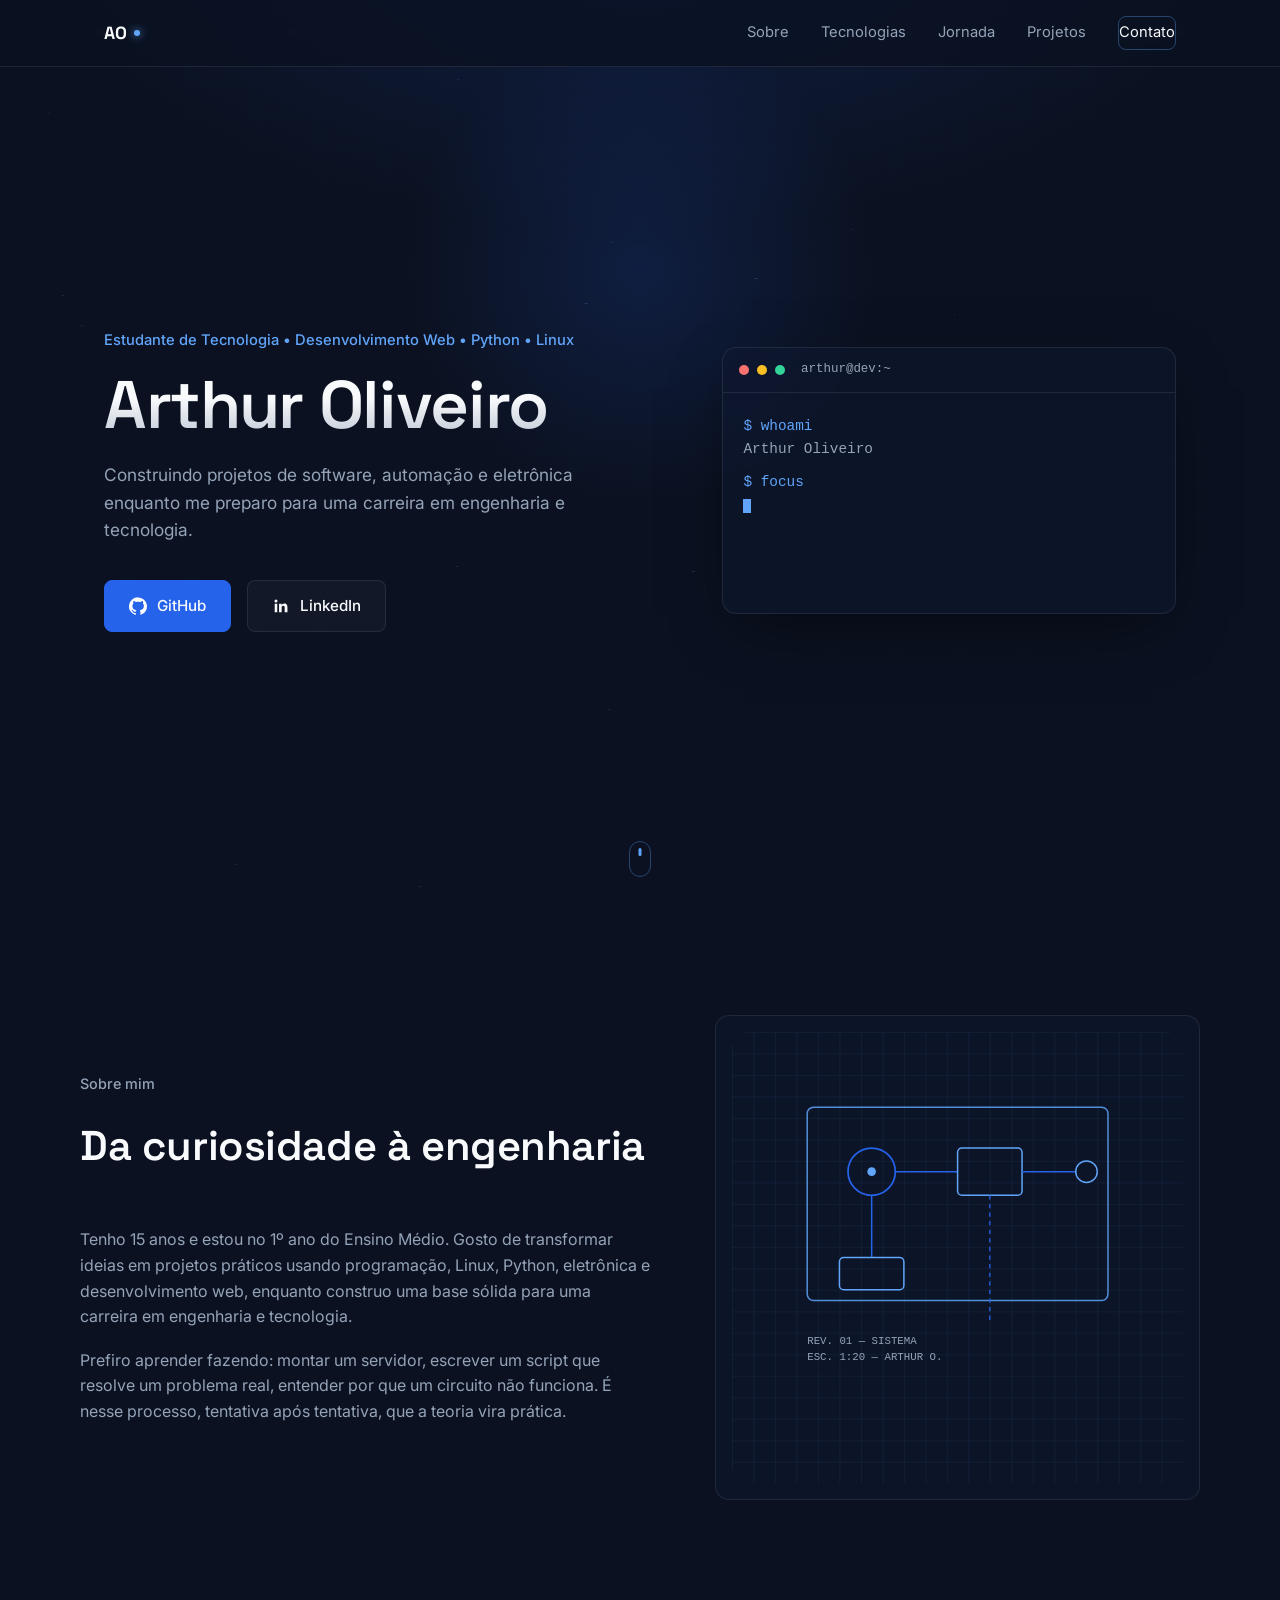
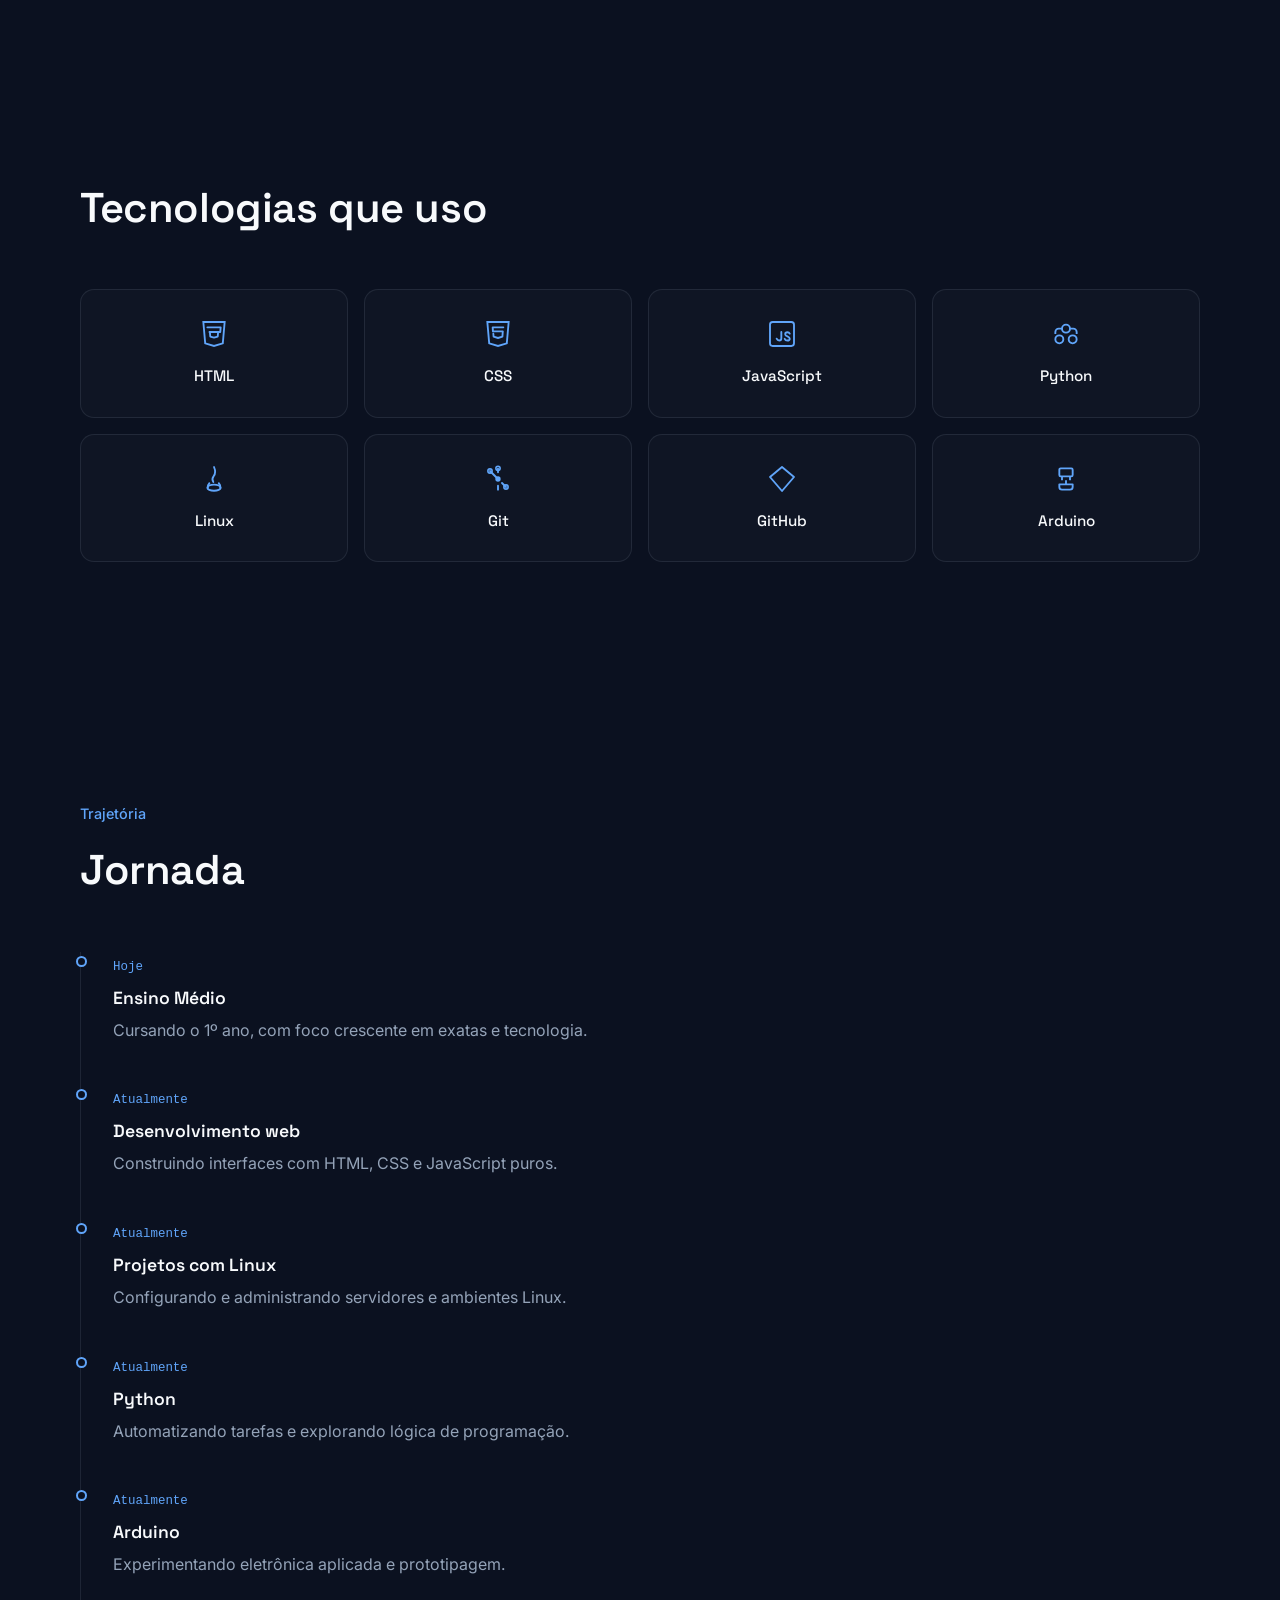
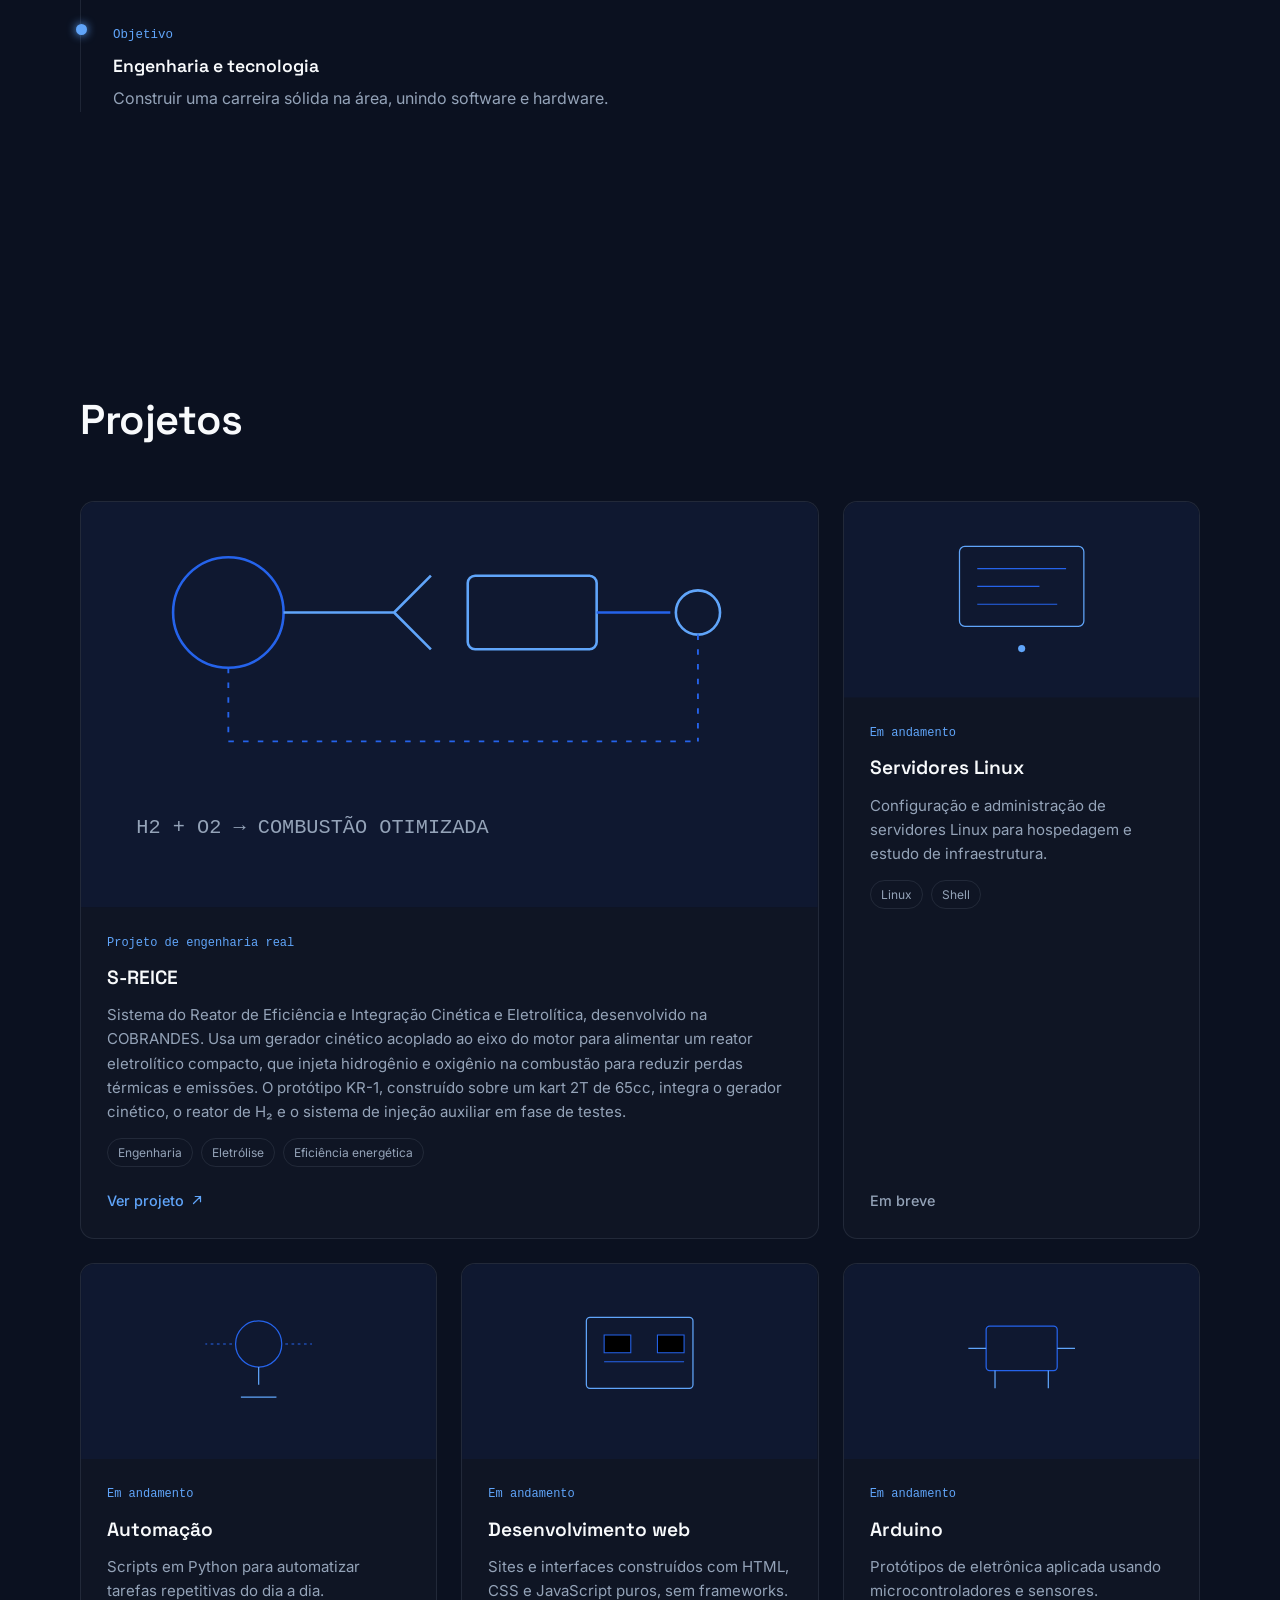
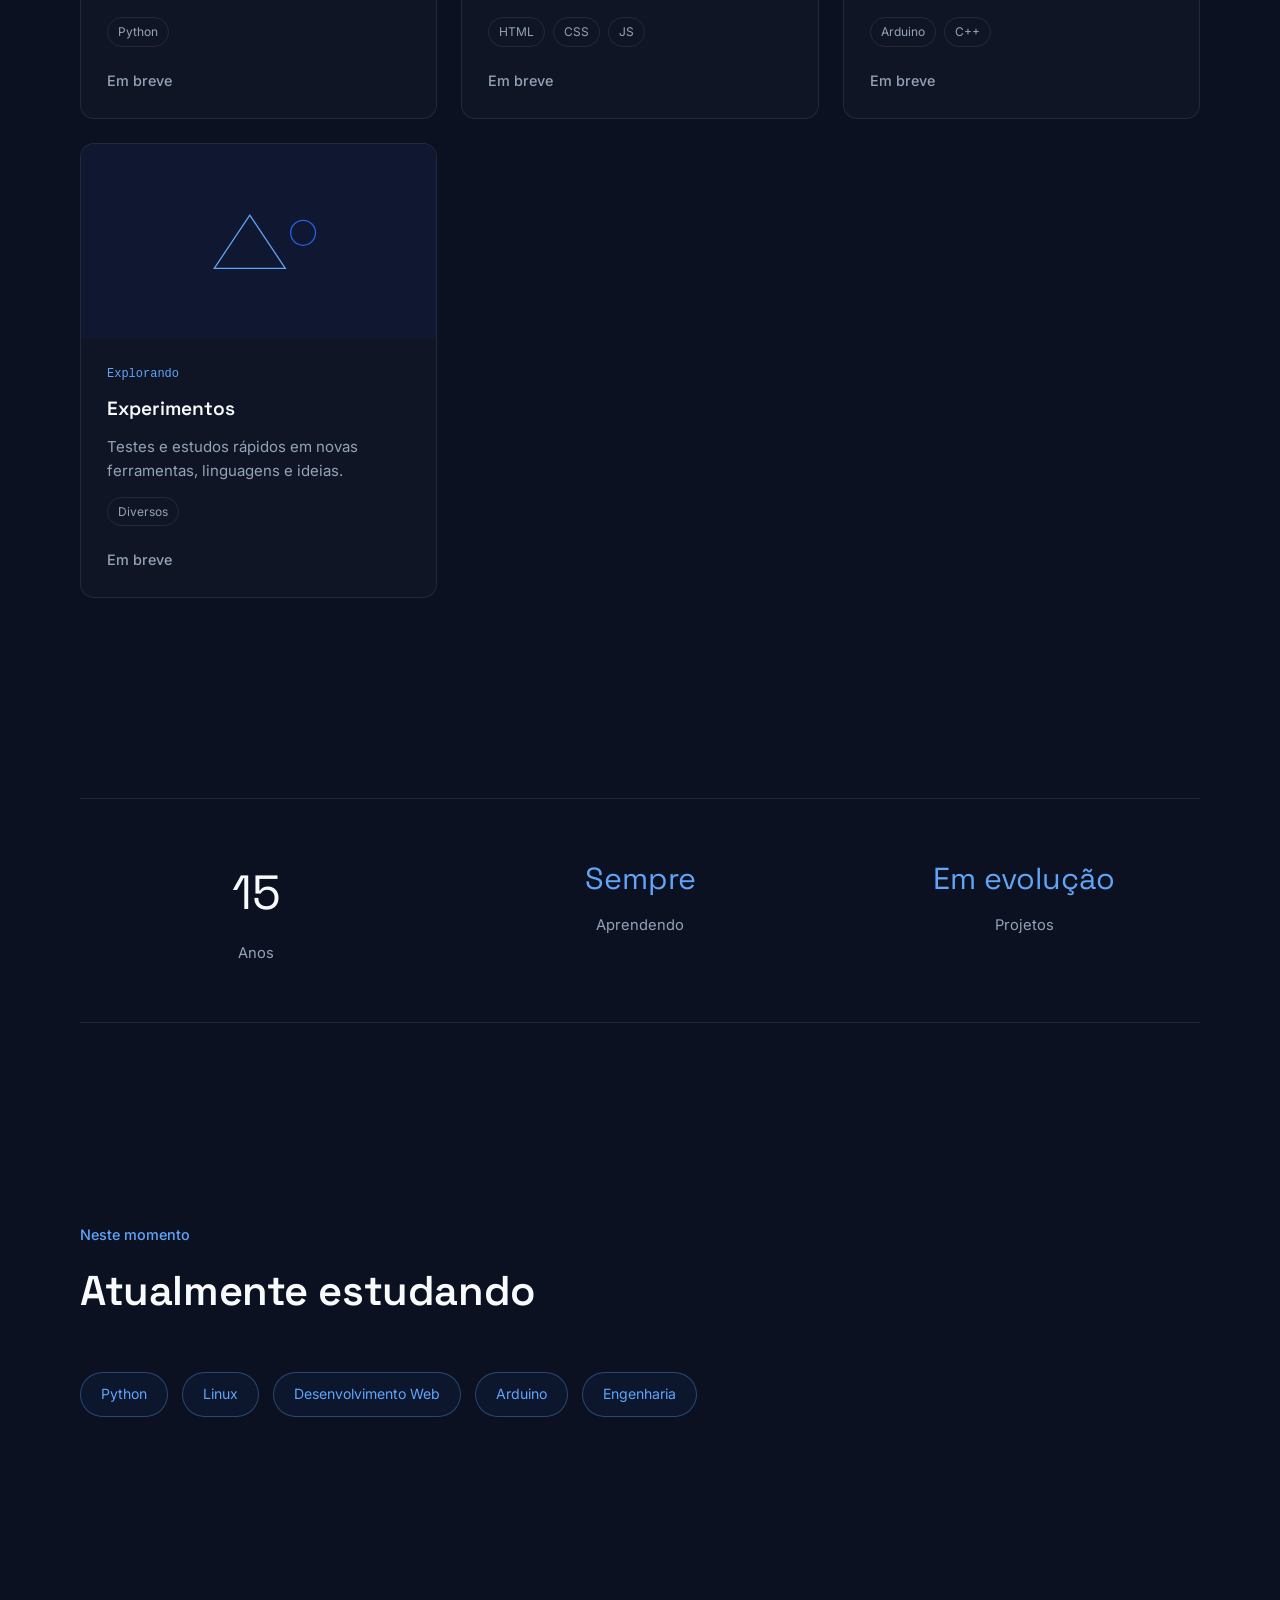
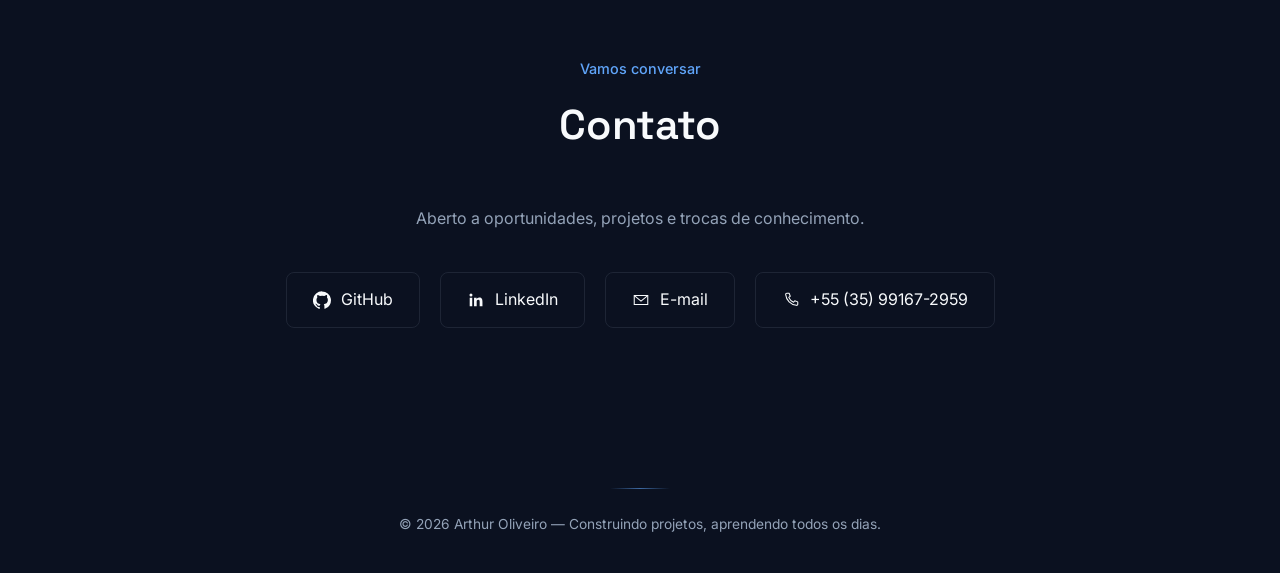
==== commit c99e643c: "Update index.html" ====
--- a/index.html
+++ b/index.html
@@ -84,11 +84,11 @@
             para uma carreira em engenharia e tecnologia.
           </p>
           <div class="hero__actions">
-            <a class="btn btn--primary" href="https://github.com/" target="_blank" rel="noopener noreferrer" aria-label="Ver perfil no GitHub (abre em nova aba)">
+            <a class="btn btn--primary" href="https://github.com/ArthurOliveiro" target="_blank" rel="noopener noreferrer" aria-label="Ver perfil no GitHub (abre em nova aba)">
               <svg class="btn__icon" viewBox="0 0 24 24" fill="currentColor" aria-hidden="true"><path d="M12 .5a12 12 0 0 0-3.8 23.4c.6.1.8-.3.8-.6v-2.1c-3.3.7-4-1.6-4-1.6-.6-1.4-1.4-1.8-1.4-1.8-1.1-.8.1-.7.1-.7 1.2.1 1.9 1.2 1.9 1.2 1.1 1.9 2.9 1.3 3.6 1 .1-.8.4-1.3.8-1.6-2.7-.3-5.4-1.3-5.4-5.9 0-1.3.5-2.4 1.2-3.2-.1-.3-.5-1.5.1-3.2 0 0 1-.3 3.3 1.2a11.5 11.5 0 0 1 6 0c2.3-1.5 3.3-1.2 3.3-1.2.6 1.7.2 2.9.1 3.2.8.8 1.2 1.9 1.2 3.2 0 4.6-2.7 5.6-5.4 5.9.4.4.8 1.1.8 2.2v3.3c0 .3.2.7.8.6A12 12 0 0 0 12 .5Z"/></svg>
               GitHub
             </a>
-            <a class="btn btn--ghost" href="https://linkedin.com/" target="_blank" rel="noopener noreferrer" aria-label="Ver perfil no LinkedIn (abre em nova aba)">
+            <a class="btn btn--ghost" href="www.linkedin.com/in/arthur-oliveiro-2235b739a" target="_blank" rel="noopener noreferrer" aria-label="Ver perfil no LinkedIn (abre em nova aba)">
               <svg class="btn__icon" viewBox="0 0 24 24" fill="currentColor" aria-hidden="true"><path d="M20.4 20.4h-3.5v-5.6c0-1.3 0-3-1.9-3s-2.1 1.4-2.1 2.9v5.7H9.4V9h3.4v1.6h.1c.5-.9 1.6-1.9 3.4-1.9 3.6 0 4.3 2.4 4.3 5.5v6.2ZM5.3 7.4a2 2 0 1 1 0-4 2 2 0 0 1 0 4ZM7 20.4H3.6V9H7v11.4Z"/></svg>
               LinkedIn
             </a>
@@ -456,11 +456,11 @@
         <h2 class="section__title reveal">Contato</h2>
         <p class="contact__desc reveal">Aberto a oportunidades, projetos e trocas de conhecimento.</p>
         <div class="contact__links reveal">
-          <a class="contact__link" href="https://github.com/" target="_blank" rel="noopener noreferrer" aria-label="GitHub de Arthur Oliveiro (abre em nova aba)">
+          <a class="contact__link" href="https://github.com/ArthurOliveiro" target="_blank" rel="noopener noreferrer" aria-label="GitHub de Arthur Oliveiro (abre em nova aba)">
             <svg viewBox="0 0 24 24" fill="currentColor" aria-hidden="true"><path d="M12 .5a12 12 0 0 0-3.8 23.4c.6.1.8-.3.8-.6v-2.1c-3.3.7-4-1.6-4-1.6-.6-1.4-1.4-1.8-1.4-1.8-1.1-.8.1-.7.1-.7 1.2.1 1.9 1.2 1.9 1.2 1.1 1.9 2.9 1.3 3.6 1 .1-.8.4-1.3.8-1.6-2.7-.3-5.4-1.3-5.4-5.9 0-1.3.5-2.4 1.2-3.2-.1-.3-.5-1.5.1-3.2 0 0 1-.3 3.3 1.2a11.5 11.5 0 0 1 6 0c2.3-1.5 3.3-1.2 3.3-1.2.6 1.7.2 2.9.1 3.2.8.8 1.2 1.9 1.2 3.2 0 4.6-2.7 5.6-5.4 5.9.4.4.8 1.1.8 2.2v3.3c0 .3.2.7.8.6A12 12 0 0 0 12 .5Z"/></svg>
             <span>GitHub</span>
           </a>
-          <a class="contact__link" href="https://linkedin.com/" target="_blank" rel="noopener noreferrer" aria-label="LinkedIn de Arthur Oliveiro (abre em nova aba)">
+          <a class="contact__link" href="www.linkedin.com/in/arthur-oliveiro-2235b739a" target="_blank" rel="noopener noreferrer" aria-label="LinkedIn de Arthur Oliveiro (abre em nova aba)">
             <svg viewBox="0 0 24 24" fill="currentColor" aria-hidden="true"><path d="M20.4 20.4h-3.5v-5.6c0-1.3 0-3-1.9-3s-2.1 1.4-2.1 2.9v5.7H9.4V9h3.4v1.6h.1c.5-.9 1.6-1.9 3.4-1.9 3.6 0 4.3 2.4 4.3 5.5v6.2ZM5.3 7.4a2 2 0 1 1 0-4 2 2 0 0 1 0 4ZM7 20.4H3.6V9H7v11.4Z"/></svg>
             <span>LinkedIn</span>
           </a>
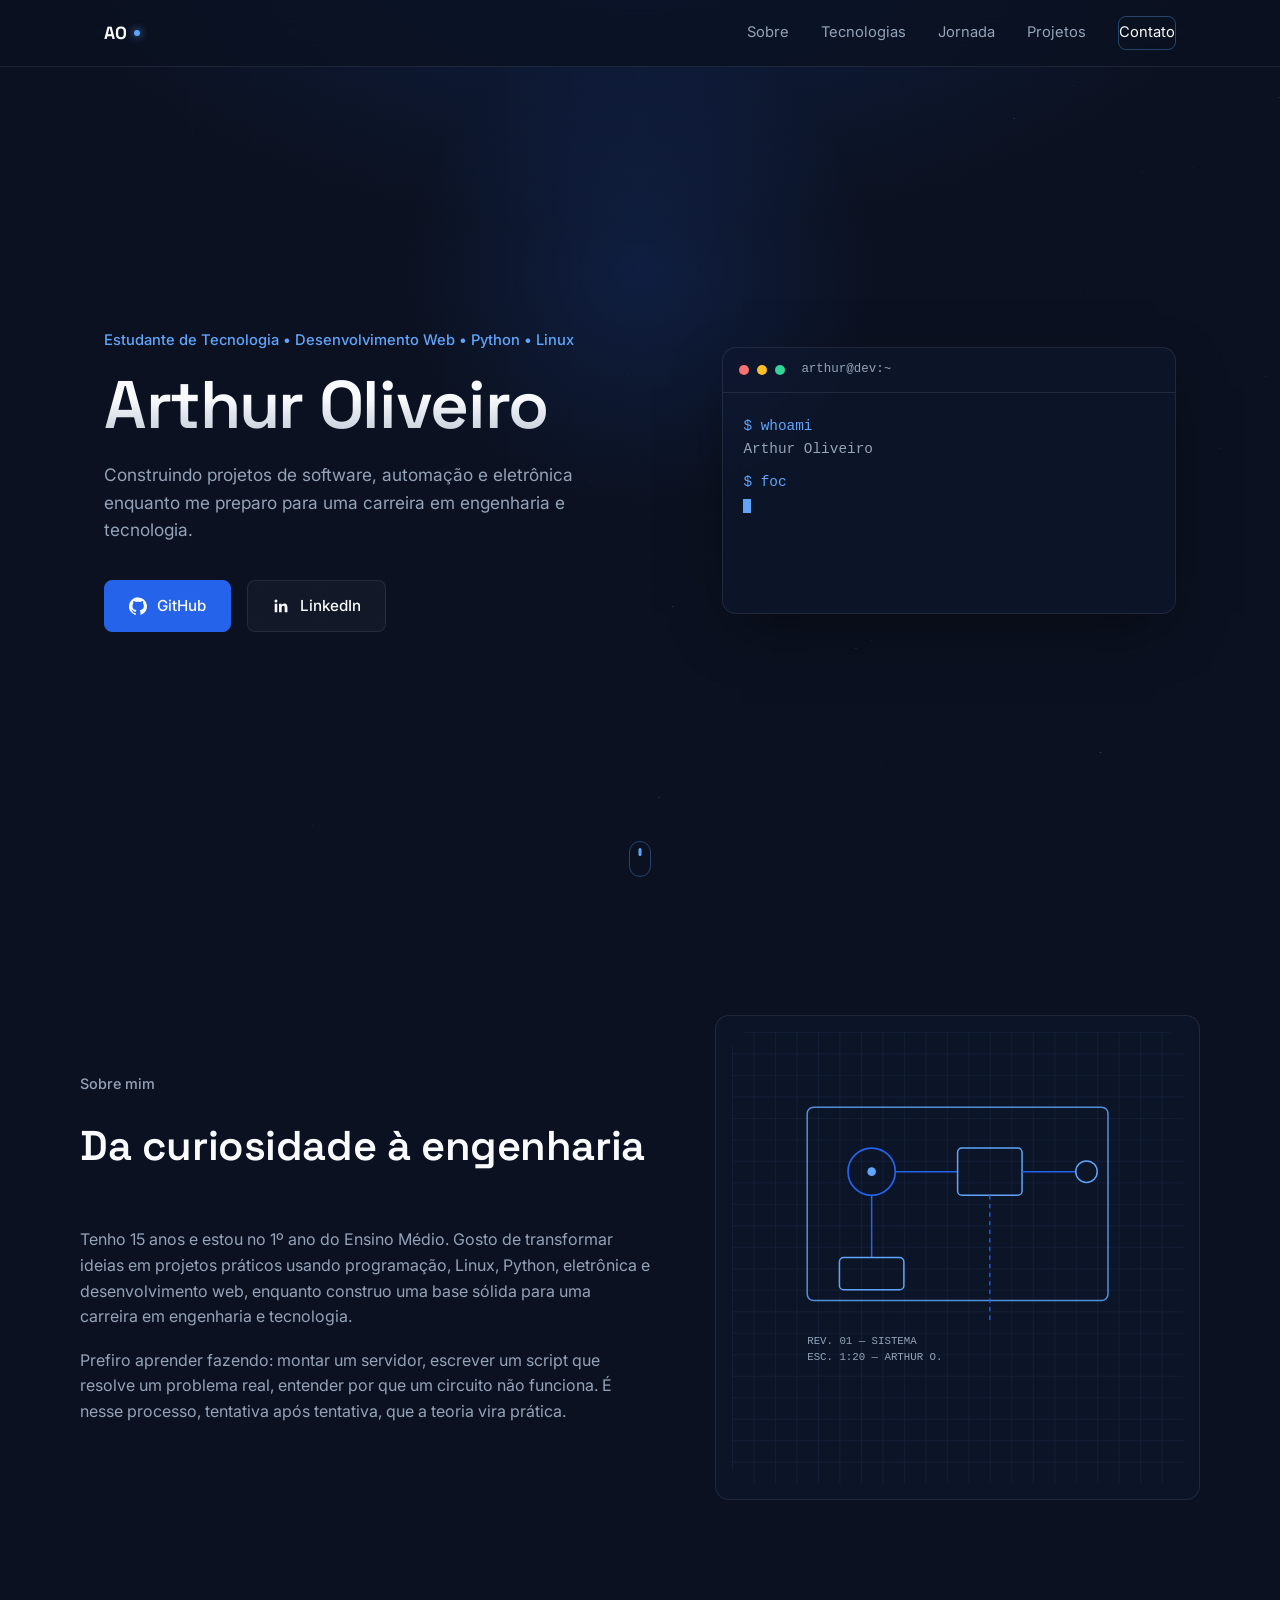
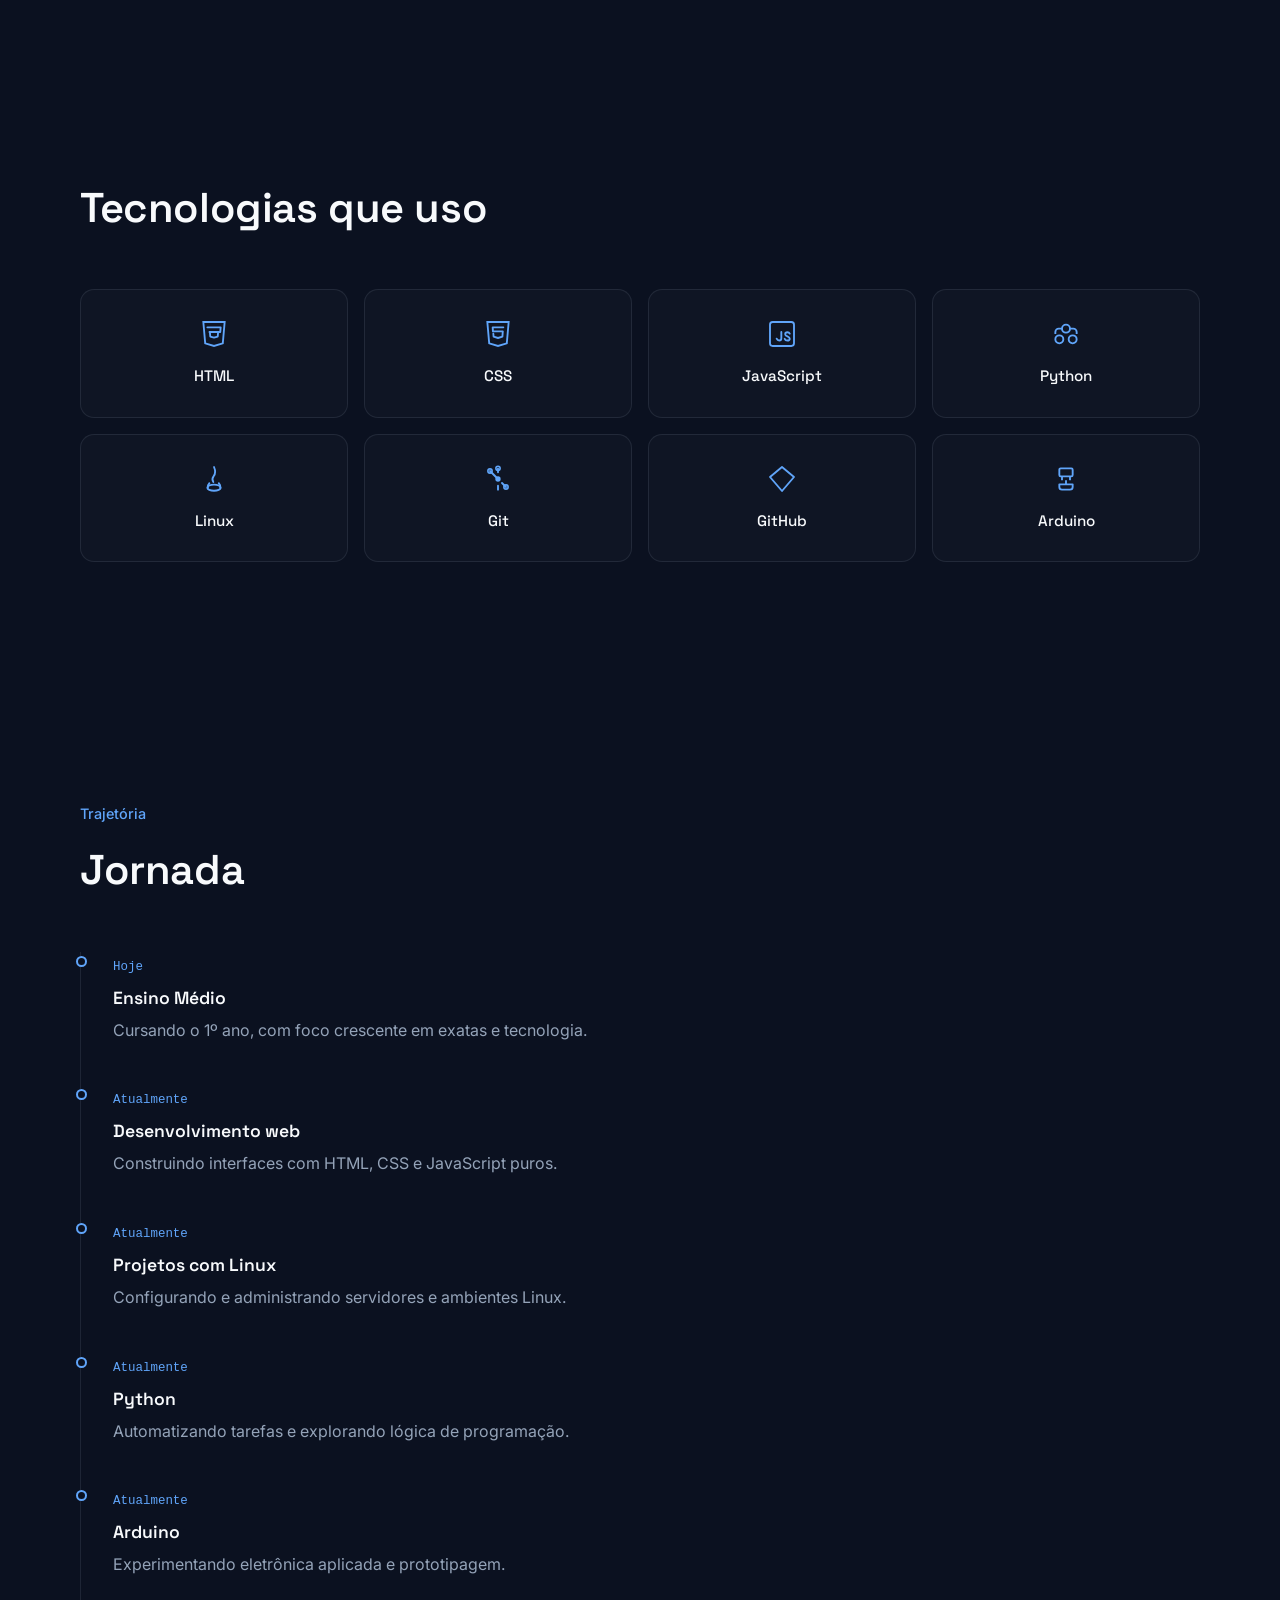
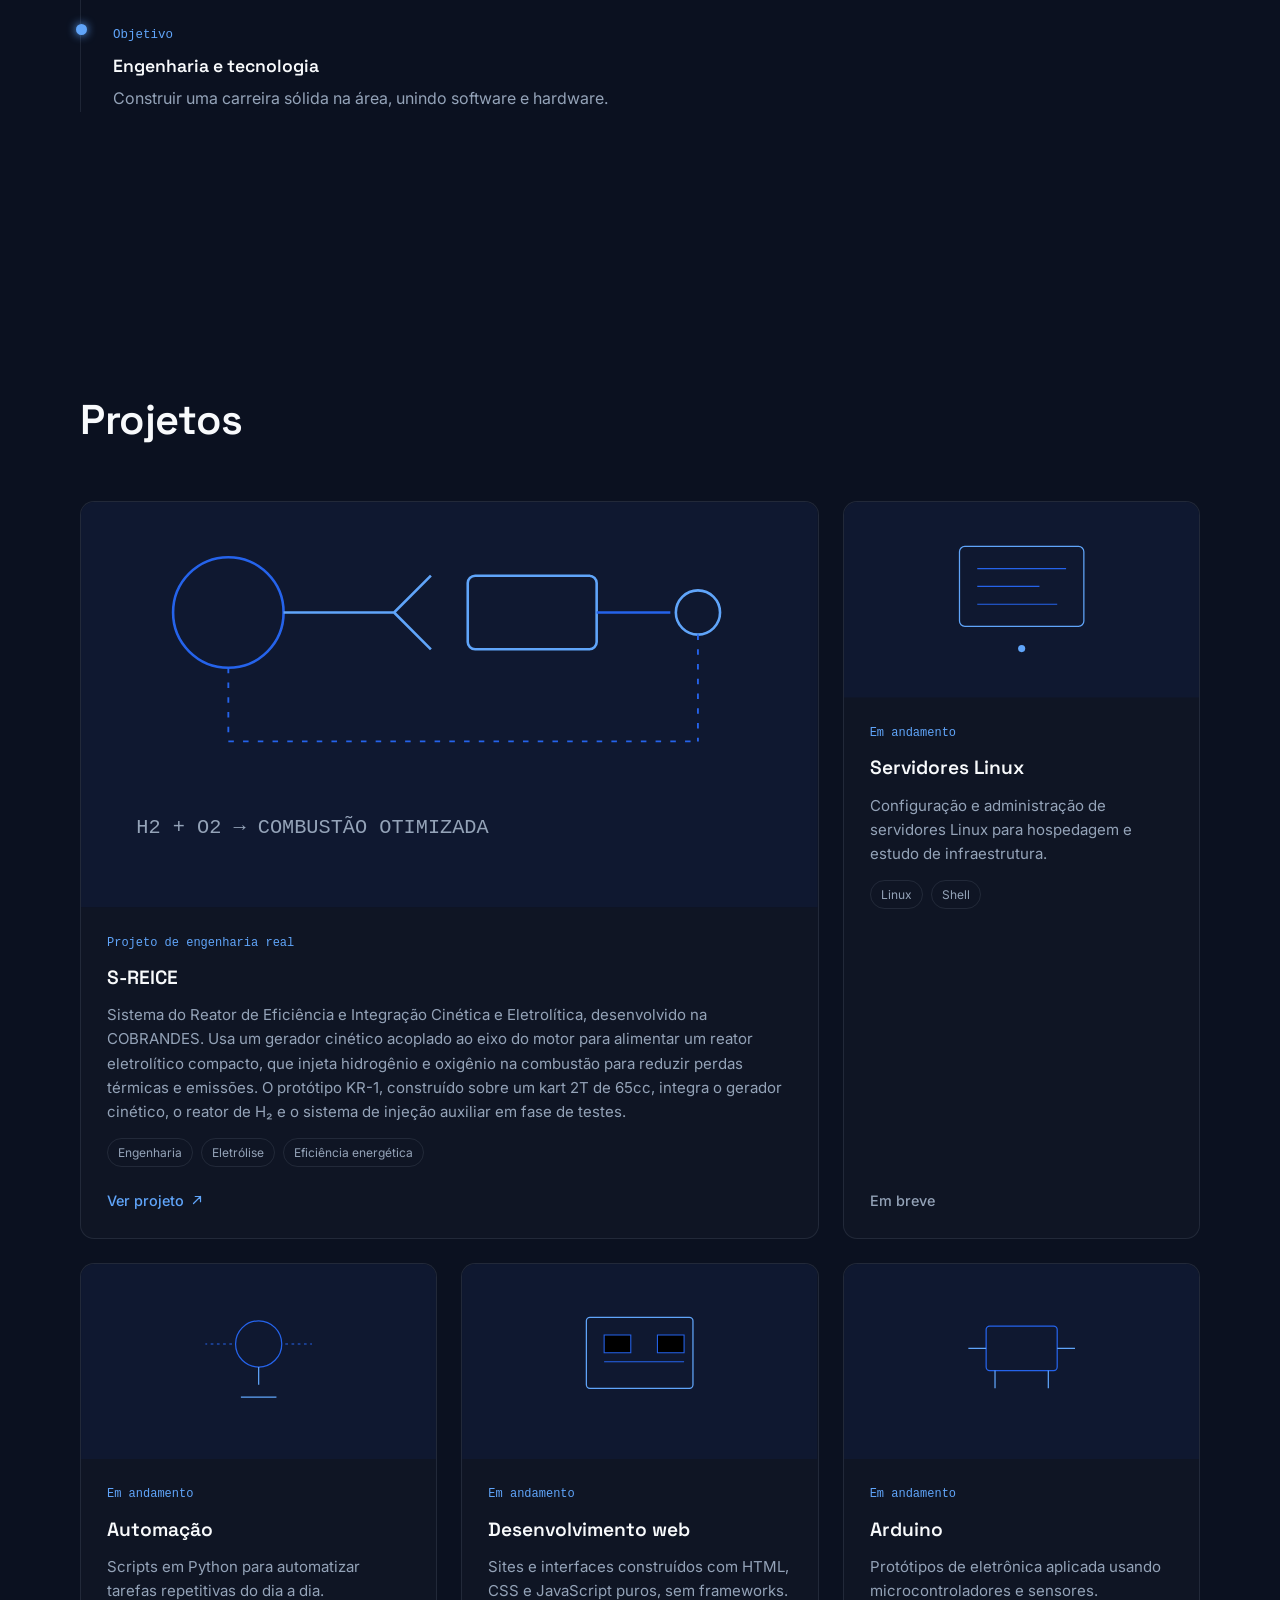
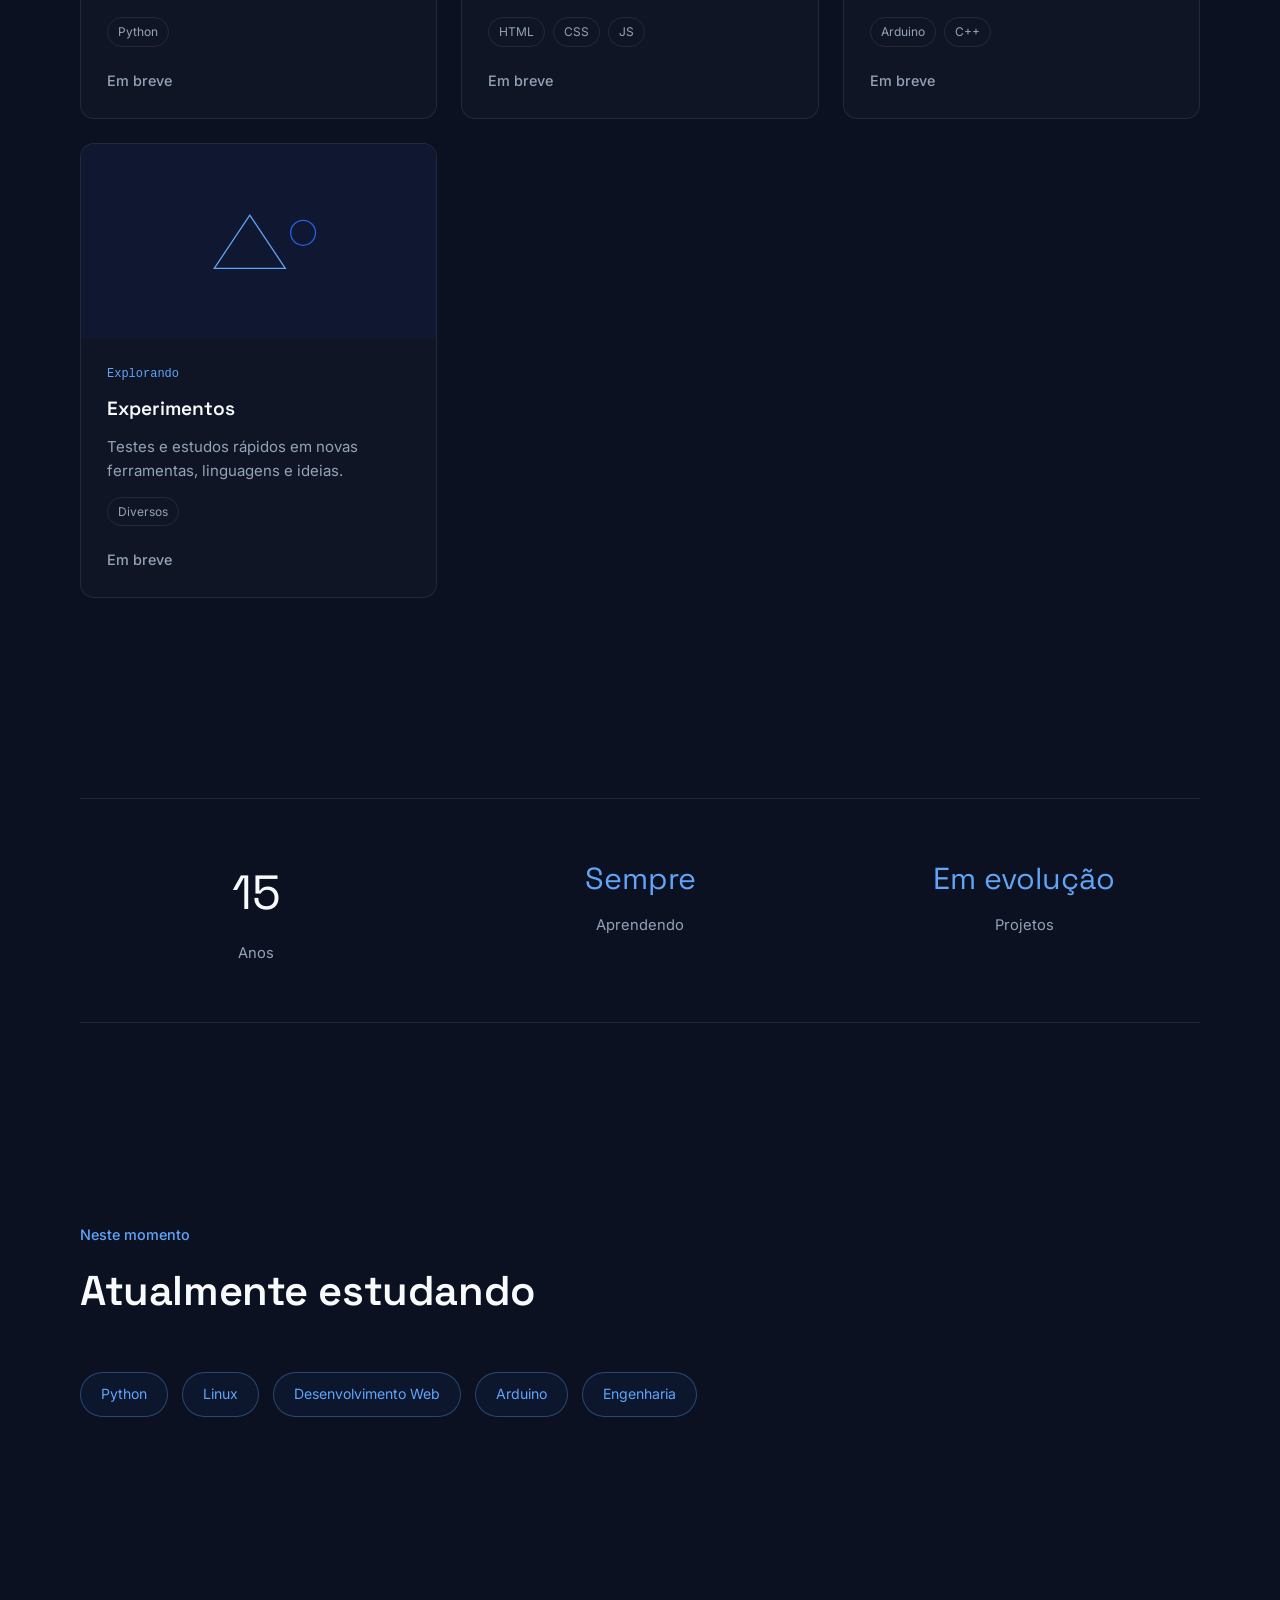
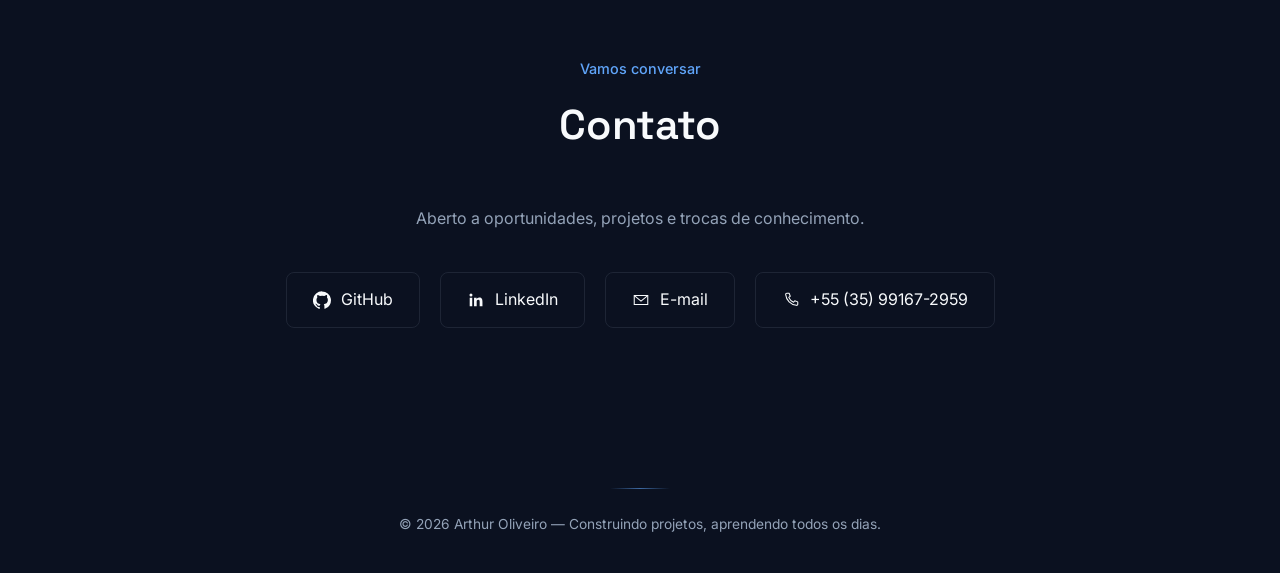
==== commit 02adee09: "Update index.html" ====
--- a/index.html
+++ b/index.html
@@ -88,7 +88,7 @@
               <svg class="btn__icon" viewBox="0 0 24 24" fill="currentColor" aria-hidden="true"><path d="M12 .5a12 12 0 0 0-3.8 23.4c.6.1.8-.3.8-.6v-2.1c-3.3.7-4-1.6-4-1.6-.6-1.4-1.4-1.8-1.4-1.8-1.1-.8.1-.7.1-.7 1.2.1 1.9 1.2 1.9 1.2 1.1 1.9 2.9 1.3 3.6 1 .1-.8.4-1.3.8-1.6-2.7-.3-5.4-1.3-5.4-5.9 0-1.3.5-2.4 1.2-3.2-.1-.3-.5-1.5.1-3.2 0 0 1-.3 3.3 1.2a11.5 11.5 0 0 1 6 0c2.3-1.5 3.3-1.2 3.3-1.2.6 1.7.2 2.9.1 3.2.8.8 1.2 1.9 1.2 3.2 0 4.6-2.7 5.6-5.4 5.9.4.4.8 1.1.8 2.2v3.3c0 .3.2.7.8.6A12 12 0 0 0 12 .5Z"/></svg>
               GitHub
             </a>
-            <a class="btn btn--ghost" href="www.linkedin.com/in/arthur-oliveiro-2235b739a" target="_blank" rel="noopener noreferrer" aria-label="Ver perfil no LinkedIn (abre em nova aba)">
+            <a class="btn btn--ghost" href="https:/linkedin.com/in/arthur-oliveiro-2235b739a" target="_blank" rel="noopener noreferrer" aria-label="Ver perfil no LinkedIn (abre em nova aba)">
               <svg class="btn__icon" viewBox="0 0 24 24" fill="currentColor" aria-hidden="true"><path d="M20.4 20.4h-3.5v-5.6c0-1.3 0-3-1.9-3s-2.1 1.4-2.1 2.9v5.7H9.4V9h3.4v1.6h.1c.5-.9 1.6-1.9 3.4-1.9 3.6 0 4.3 2.4 4.3 5.5v6.2ZM5.3 7.4a2 2 0 1 1 0-4 2 2 0 0 1 0 4ZM7 20.4H3.6V9H7v11.4Z"/></svg>
               LinkedIn
             </a>
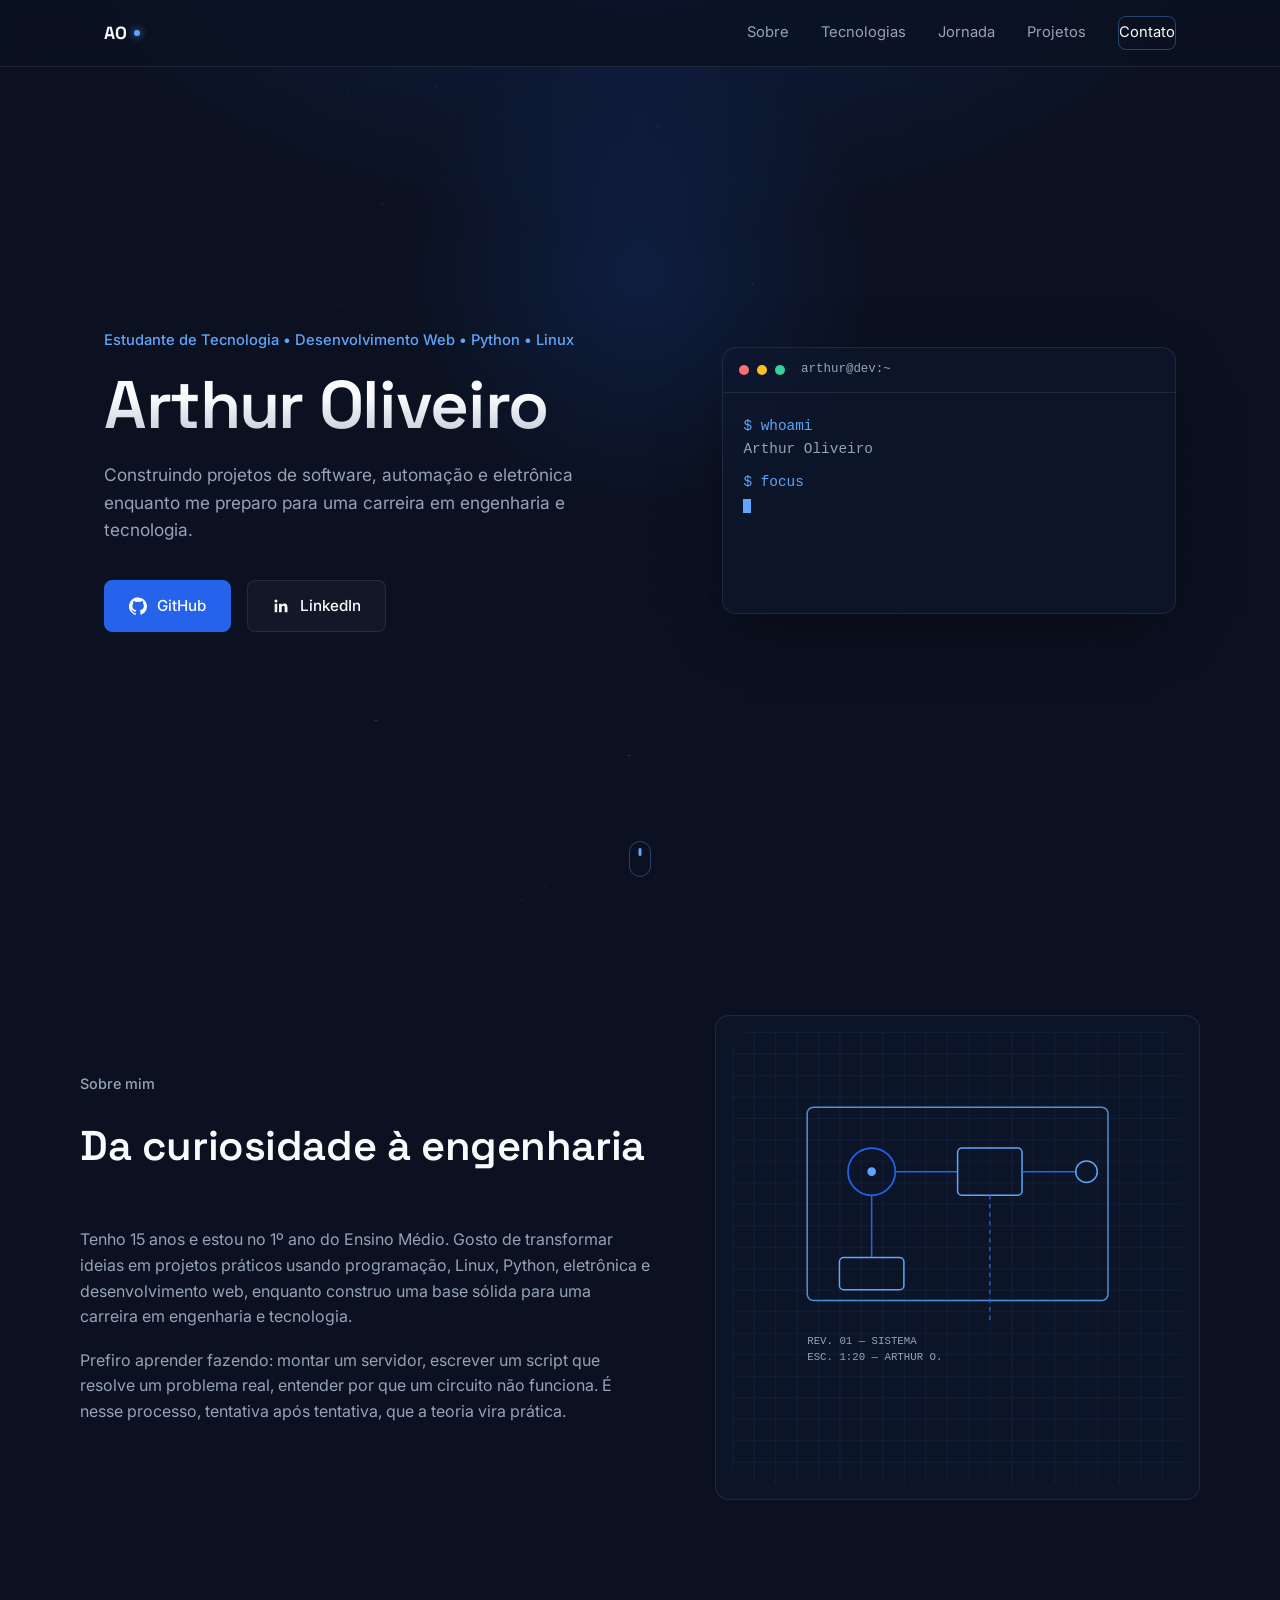
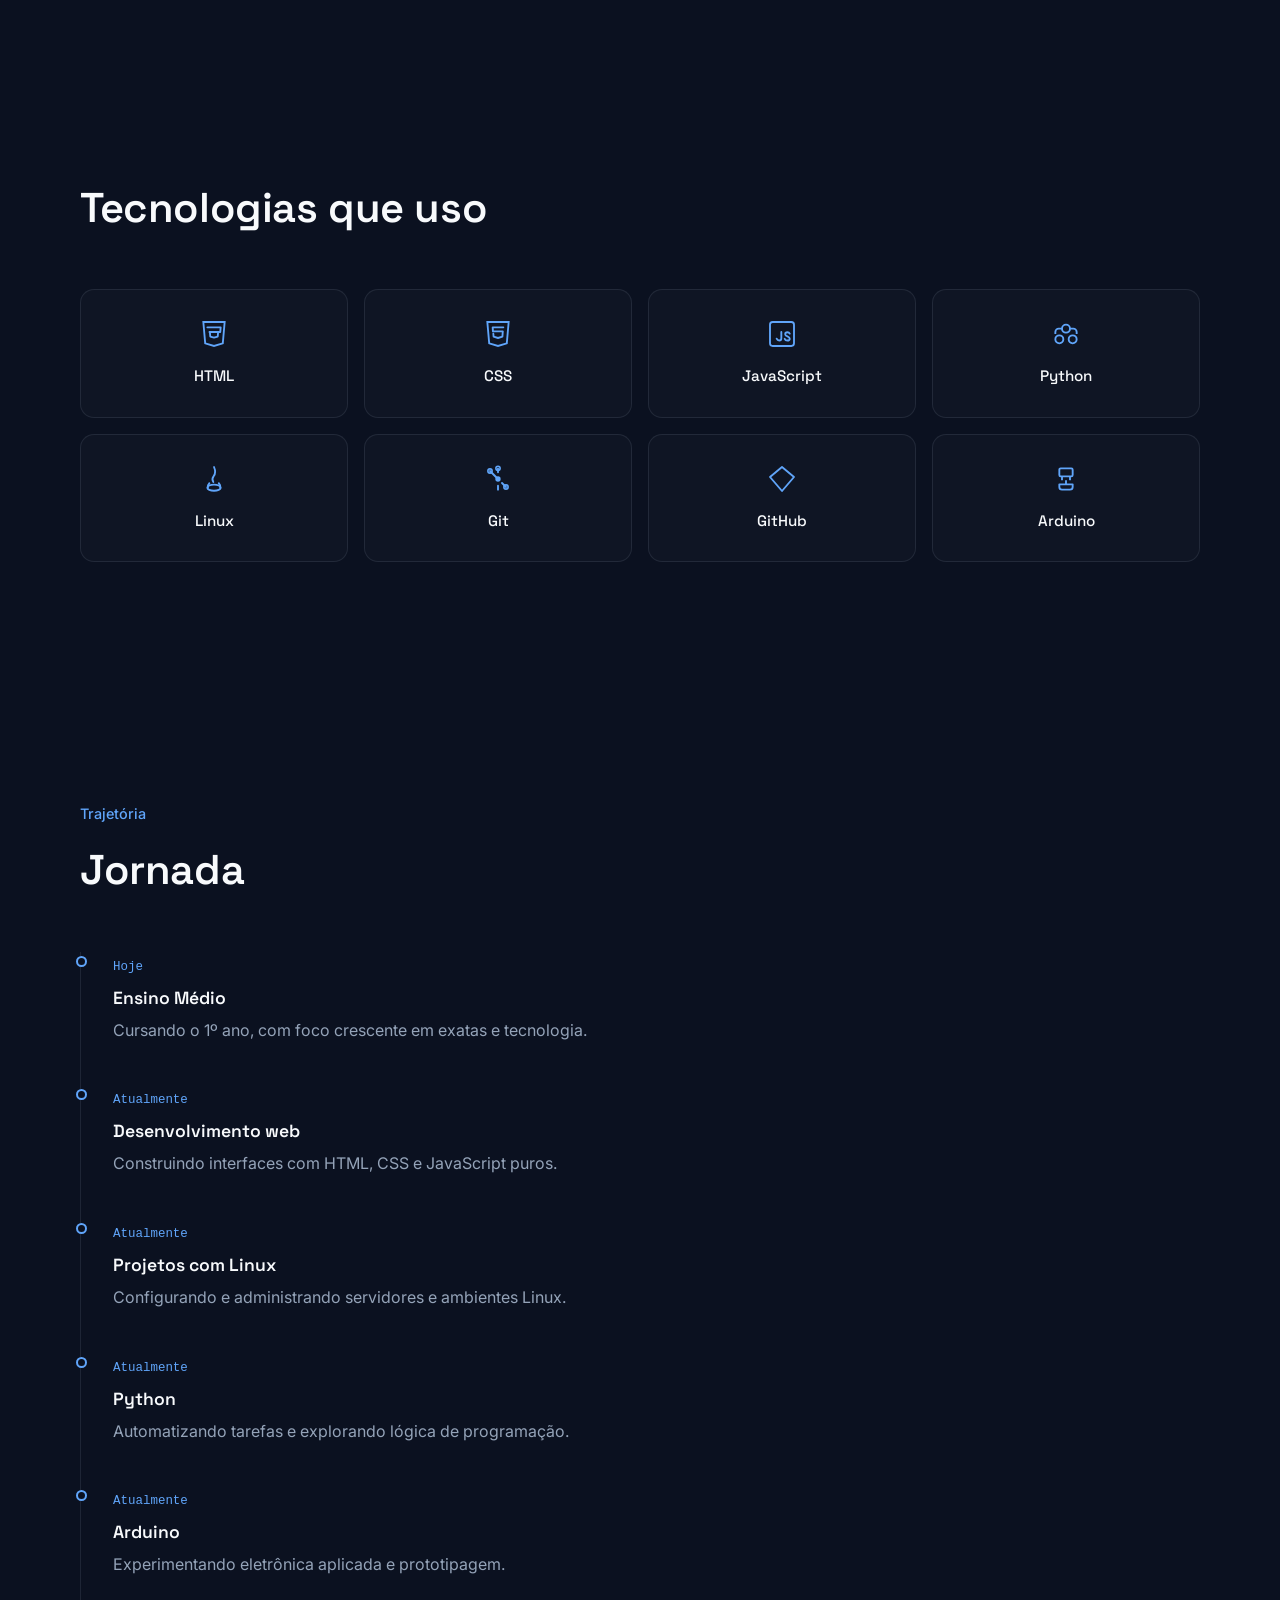
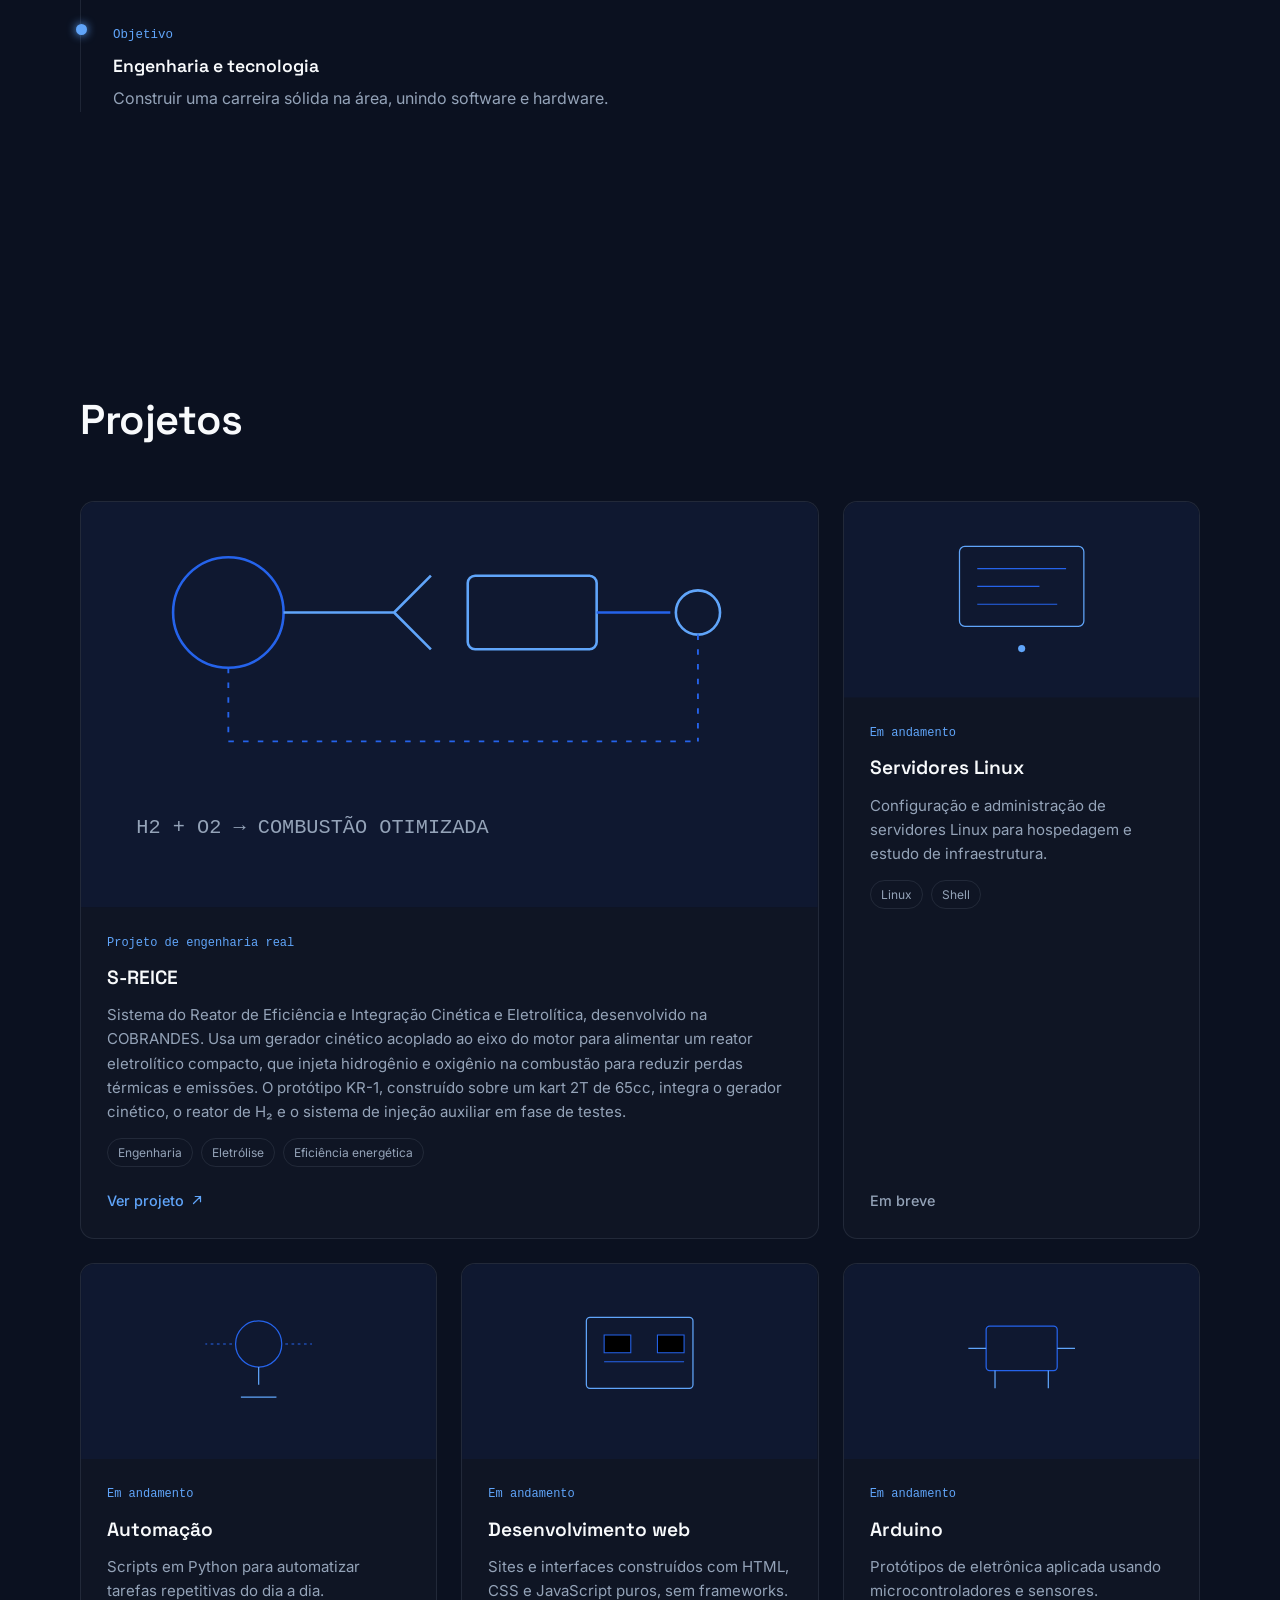
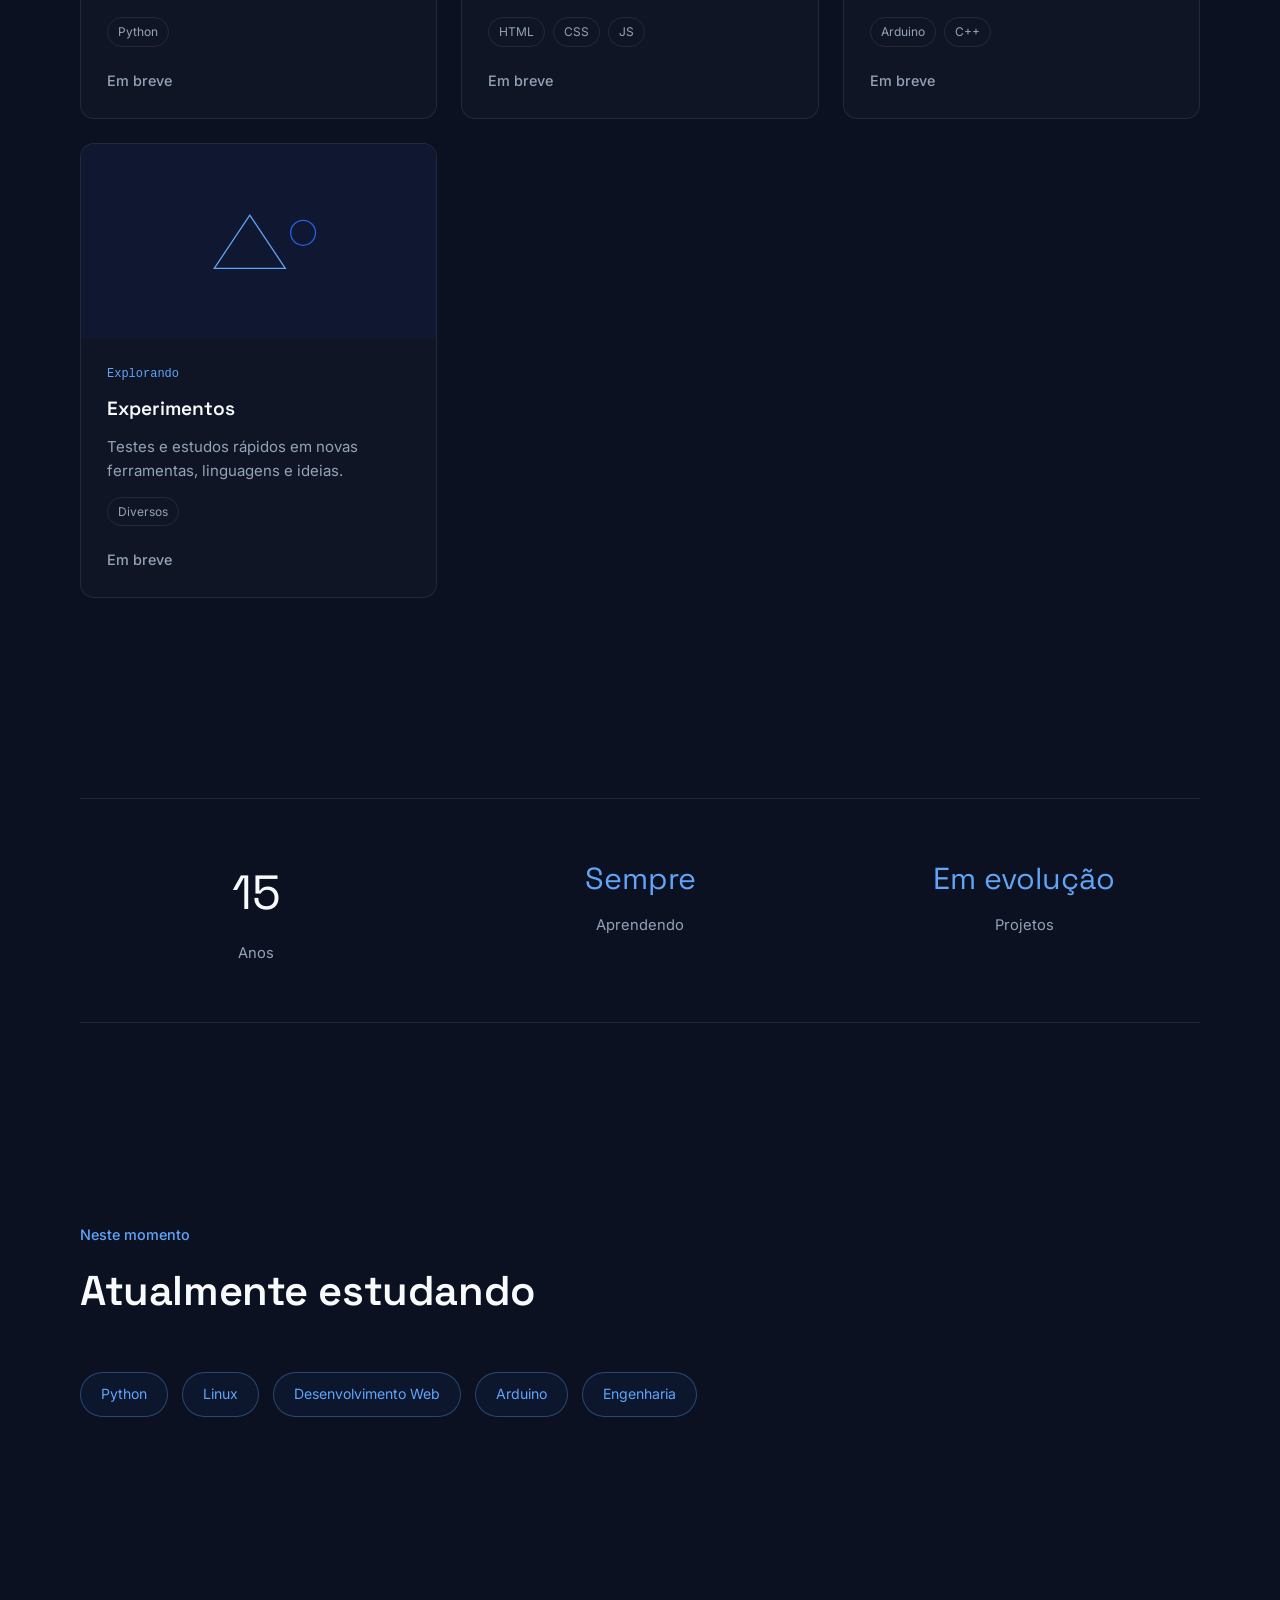
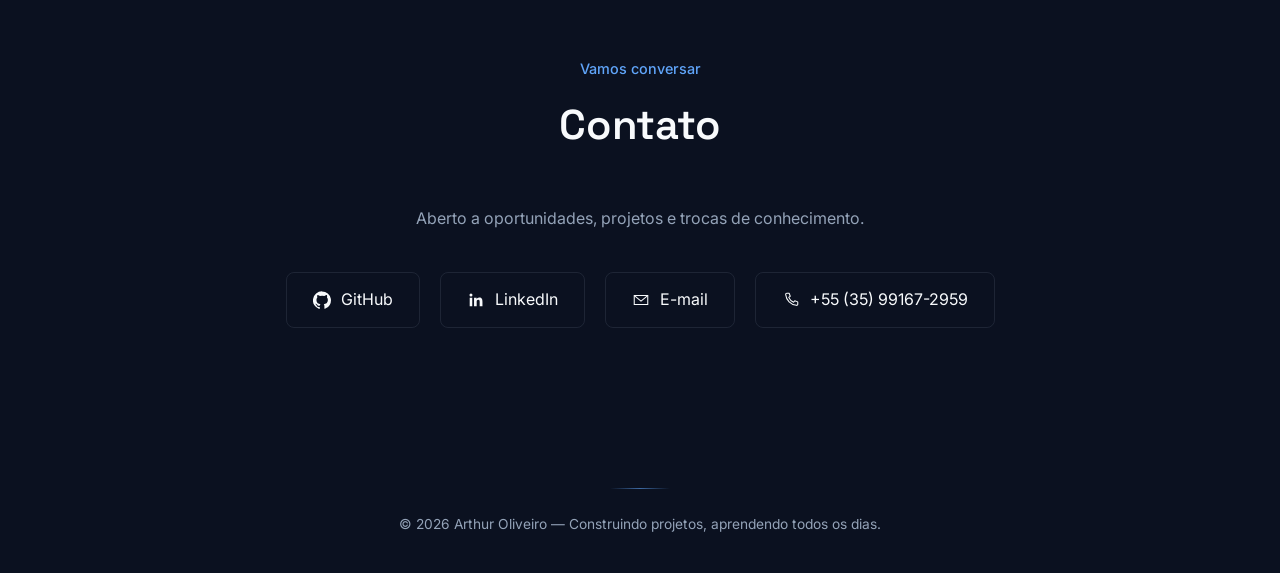
==== commit 7f5ba3fa: "Update index.html" ====
--- a/index.html
+++ b/index.html
@@ -88,7 +88,7 @@
               <svg class="btn__icon" viewBox="0 0 24 24" fill="currentColor" aria-hidden="true"><path d="M12 .5a12 12 0 0 0-3.8 23.4c.6.1.8-.3.8-.6v-2.1c-3.3.7-4-1.6-4-1.6-.6-1.4-1.4-1.8-1.4-1.8-1.1-.8.1-.7.1-.7 1.2.1 1.9 1.2 1.9 1.2 1.1 1.9 2.9 1.3 3.6 1 .1-.8.4-1.3.8-1.6-2.7-.3-5.4-1.3-5.4-5.9 0-1.3.5-2.4 1.2-3.2-.1-.3-.5-1.5.1-3.2 0 0 1-.3 3.3 1.2a11.5 11.5 0 0 1 6 0c2.3-1.5 3.3-1.2 3.3-1.2.6 1.7.2 2.9.1 3.2.8.8 1.2 1.9 1.2 3.2 0 4.6-2.7 5.6-5.4 5.9.4.4.8 1.1.8 2.2v3.3c0 .3.2.7.8.6A12 12 0 0 0 12 .5Z"/></svg>
               GitHub
             </a>
-            <a class="btn btn--ghost" href="https:/linkedin.com/in/arthur-oliveiro-2235b739a" target="_blank" rel="noopener noreferrer" aria-label="Ver perfil no LinkedIn (abre em nova aba)">
+            <a class="btn btn--ghost" href="https://linkedin.com/in/arthur-oliveiro-2235b739a" target="_blank" rel="noopener noreferrer" aria-label="Ver perfil no LinkedIn (abre em nova aba)">
               <svg class="btn__icon" viewBox="0 0 24 24" fill="currentColor" aria-hidden="true"><path d="M20.4 20.4h-3.5v-5.6c0-1.3 0-3-1.9-3s-2.1 1.4-2.1 2.9v5.7H9.4V9h3.4v1.6h.1c.5-.9 1.6-1.9 3.4-1.9 3.6 0 4.3 2.4 4.3 5.5v6.2ZM5.3 7.4a2 2 0 1 1 0-4 2 2 0 0 1 0 4ZM7 20.4H3.6V9H7v11.4Z"/></svg>
               LinkedIn
             </a>
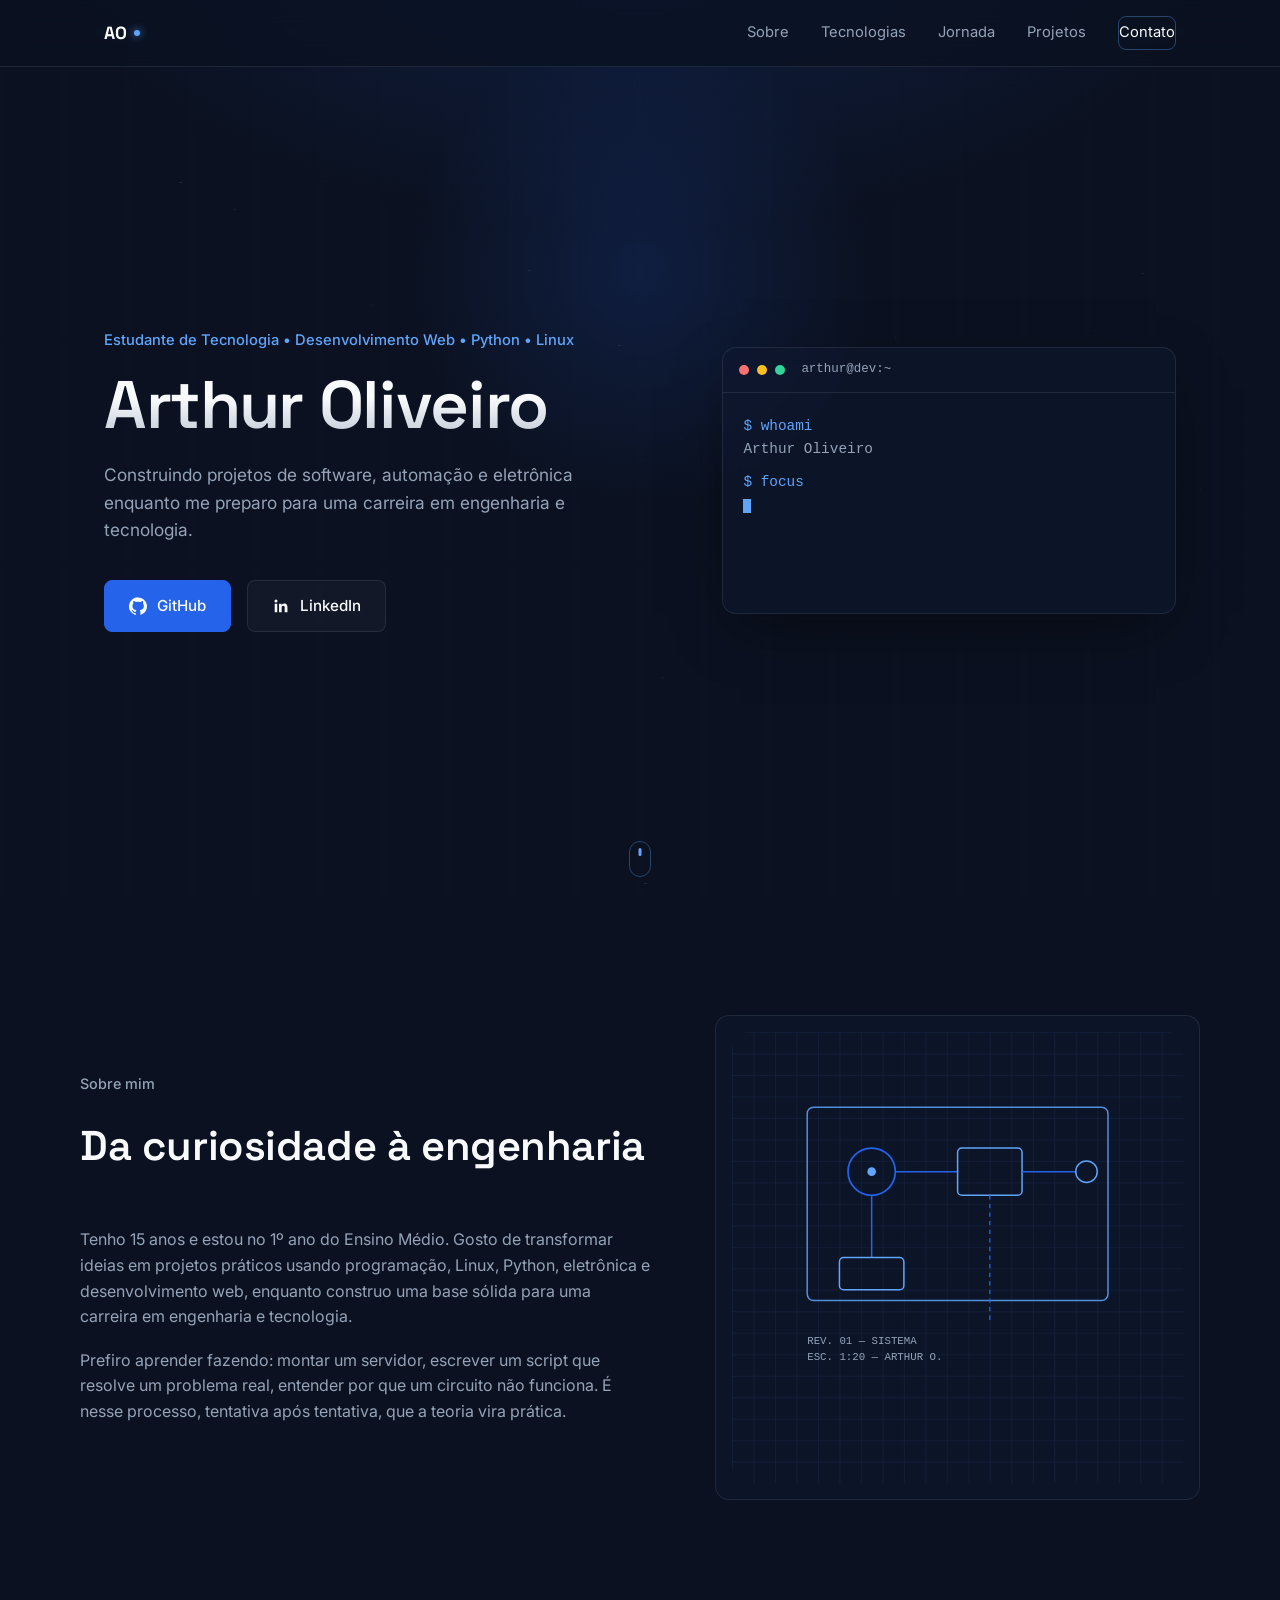
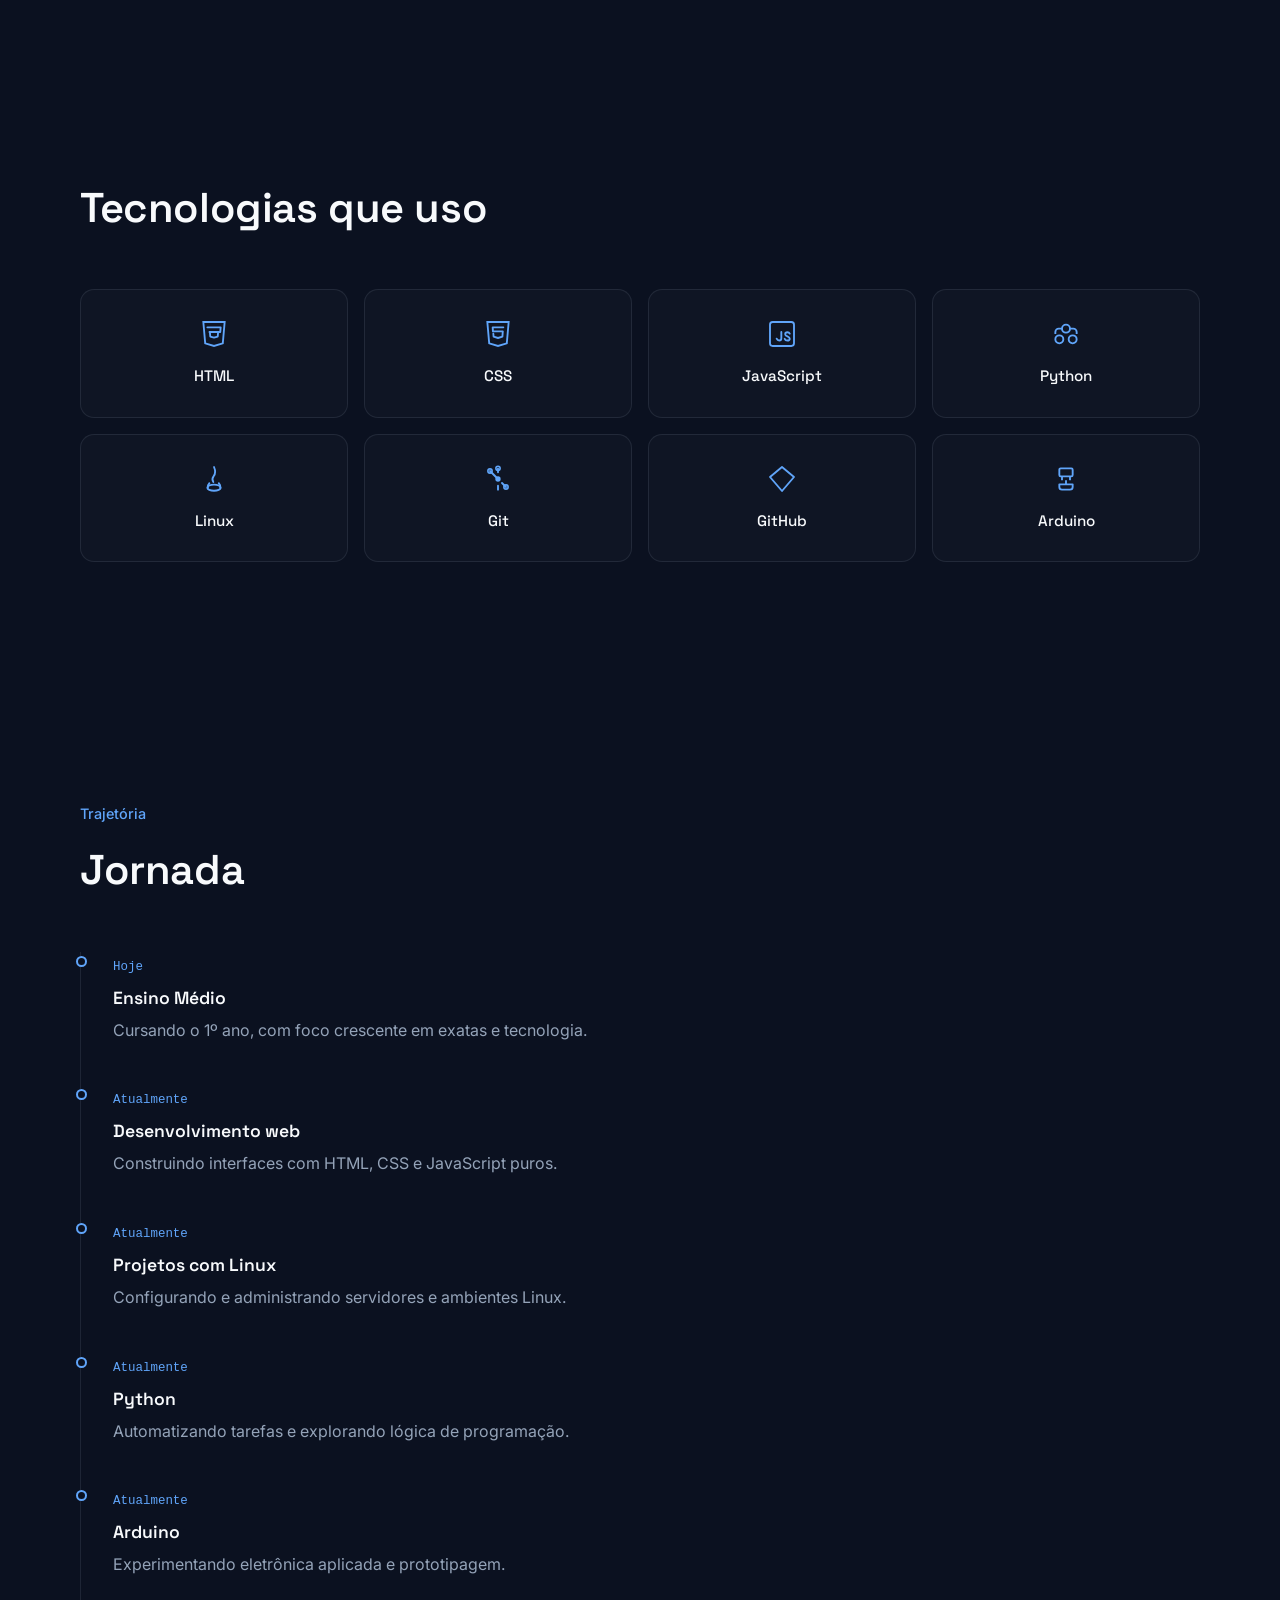
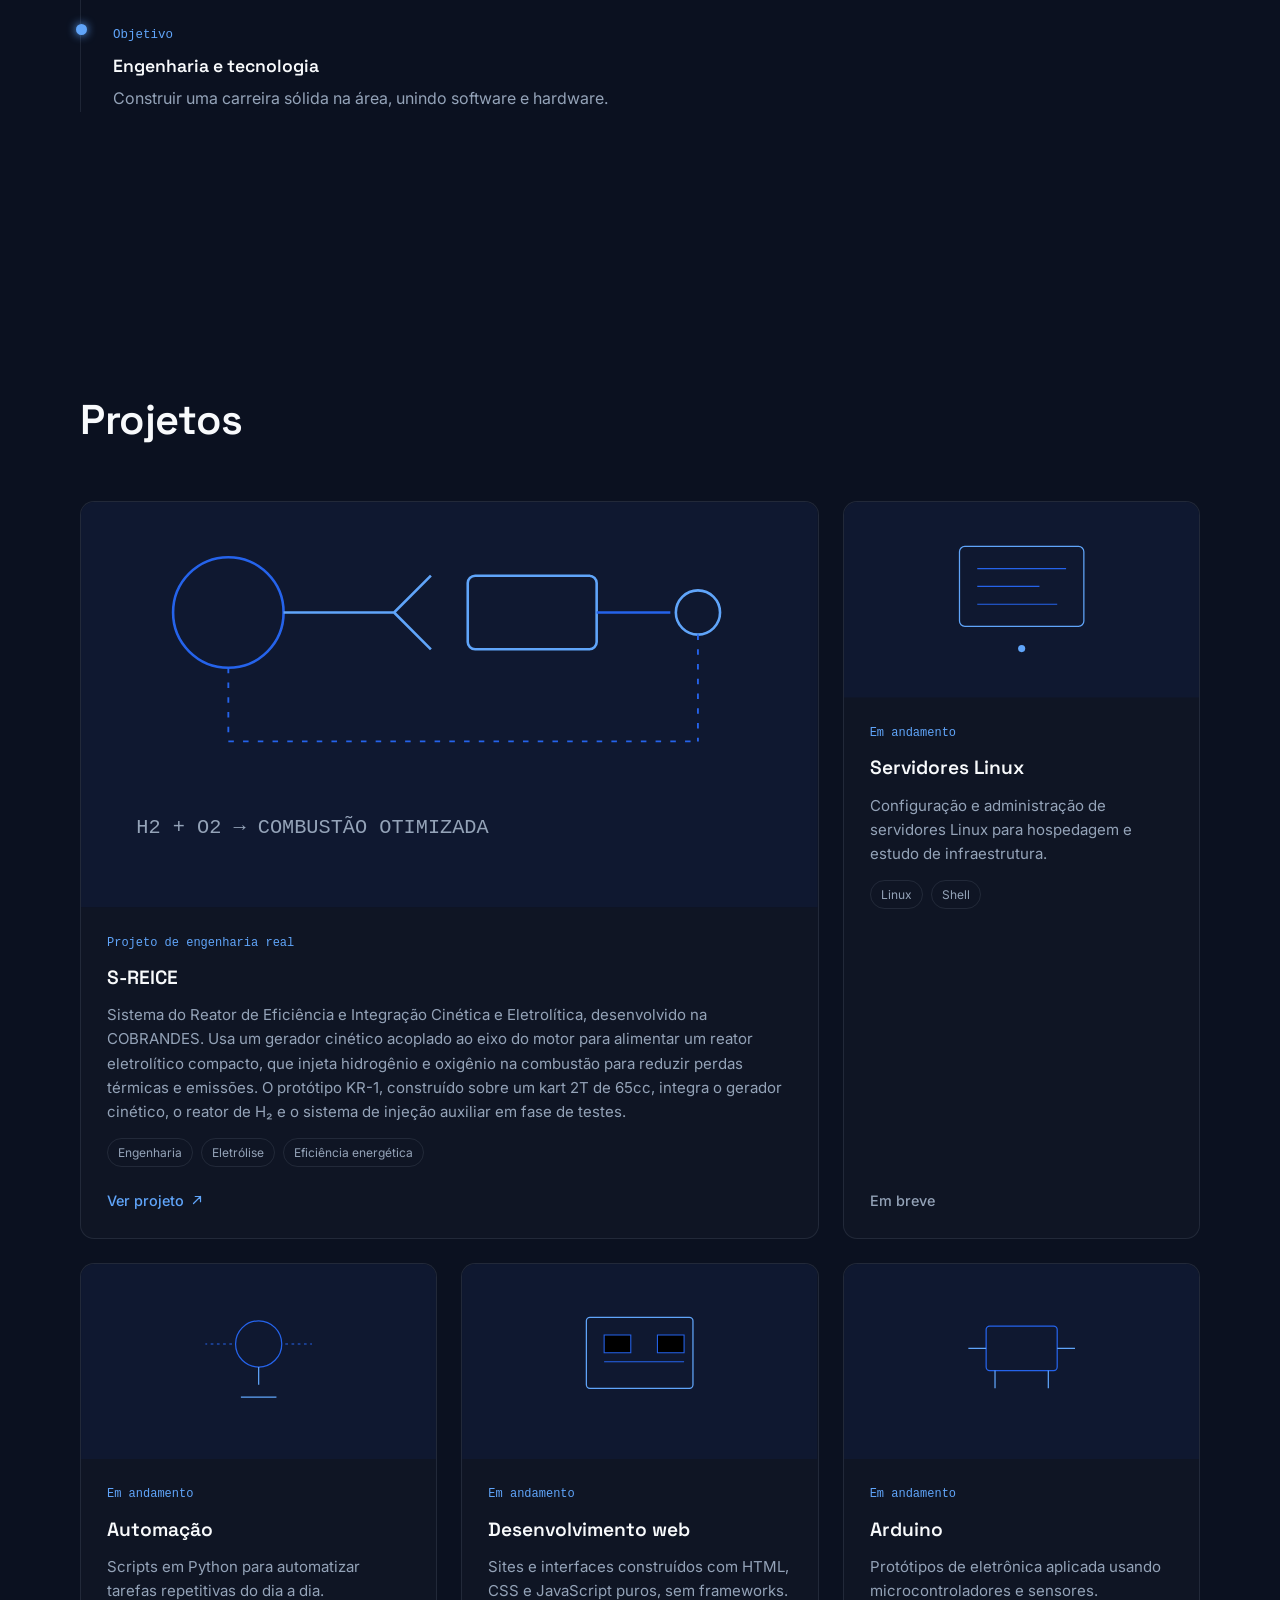
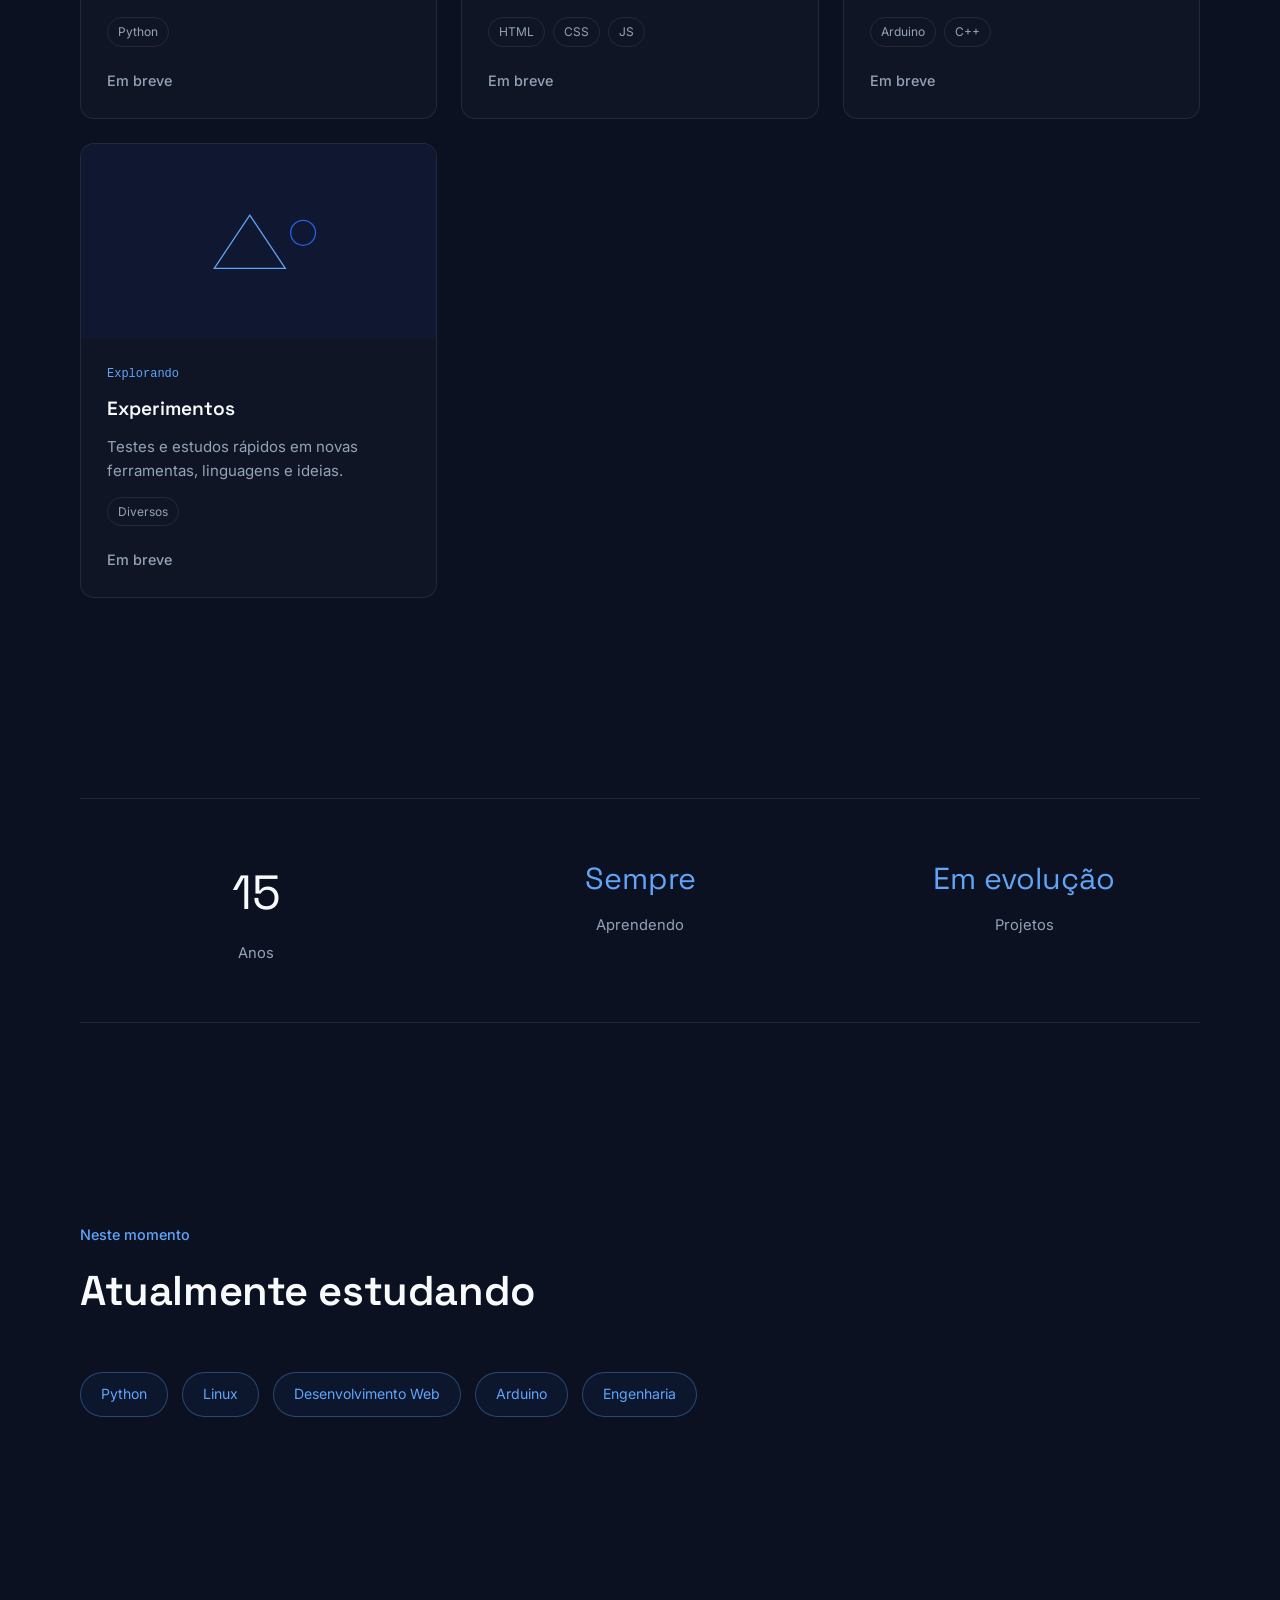
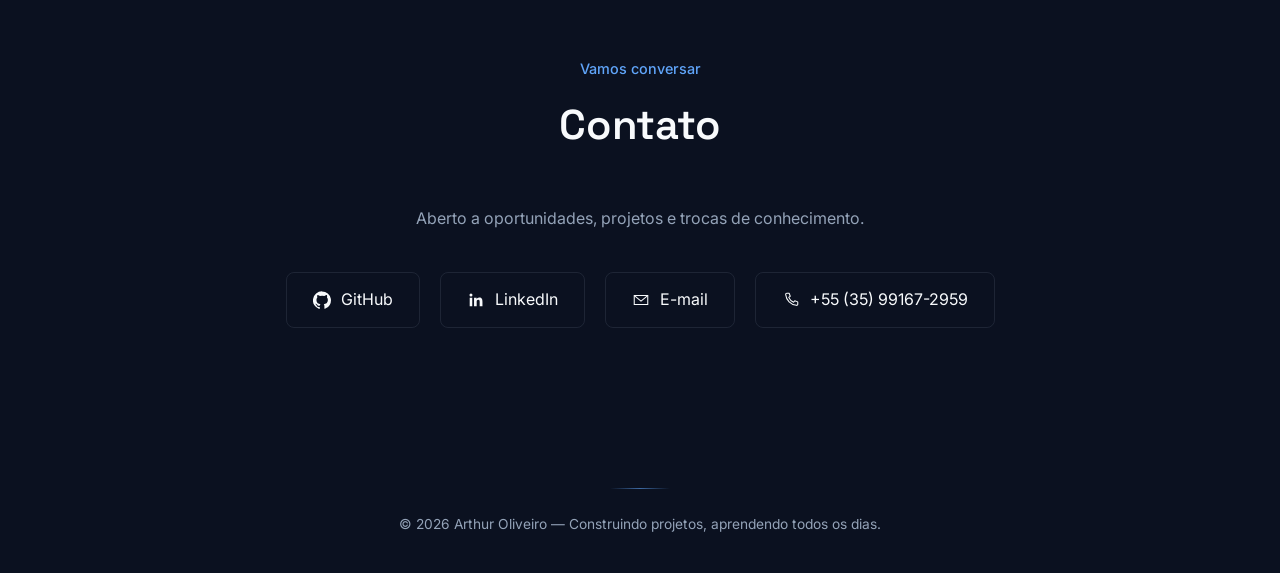
==== commit eeed236b: "Update index.html" ====
--- a/index.html
+++ b/index.html
@@ -460,7 +460,7 @@
             <svg viewBox="0 0 24 24" fill="currentColor" aria-hidden="true"><path d="M12 .5a12 12 0 0 0-3.8 23.4c.6.1.8-.3.8-.6v-2.1c-3.3.7-4-1.6-4-1.6-.6-1.4-1.4-1.8-1.4-1.8-1.1-.8.1-.7.1-.7 1.2.1 1.9 1.2 1.9 1.2 1.1 1.9 2.9 1.3 3.6 1 .1-.8.4-1.3.8-1.6-2.7-.3-5.4-1.3-5.4-5.9 0-1.3.5-2.4 1.2-3.2-.1-.3-.5-1.5.1-3.2 0 0 1-.3 3.3 1.2a11.5 11.5 0 0 1 6 0c2.3-1.5 3.3-1.2 3.3-1.2.6 1.7.2 2.9.1 3.2.8.8 1.2 1.9 1.2 3.2 0 4.6-2.7 5.6-5.4 5.9.4.4.8 1.1.8 2.2v3.3c0 .3.2.7.8.6A12 12 0 0 0 12 .5Z"/></svg>
             <span>GitHub</span>
           </a>
-          <a class="contact__link" href="www.linkedin.com/in/arthur-oliveiro-2235b739a" target="_blank" rel="noopener noreferrer" aria-label="LinkedIn de Arthur Oliveiro (abre em nova aba)">
+          <a class="contact__link" href="https://www.linkedin.com/in/arthur-oliveiro-2235b739a" target="_blank" rel="noopener noreferrer" aria-label="LinkedIn de Arthur Oliveiro (abre em nova aba)">
             <svg viewBox="0 0 24 24" fill="currentColor" aria-hidden="true"><path d="M20.4 20.4h-3.5v-5.6c0-1.3 0-3-1.9-3s-2.1 1.4-2.1 2.9v5.7H9.4V9h3.4v1.6h.1c.5-.9 1.6-1.9 3.4-1.9 3.6 0 4.3 2.4 4.3 5.5v6.2ZM5.3 7.4a2 2 0 1 1 0-4 2 2 0 0 1 0 4ZM7 20.4H3.6V9H7v11.4Z"/></svg>
             <span>LinkedIn</span>
           </a>
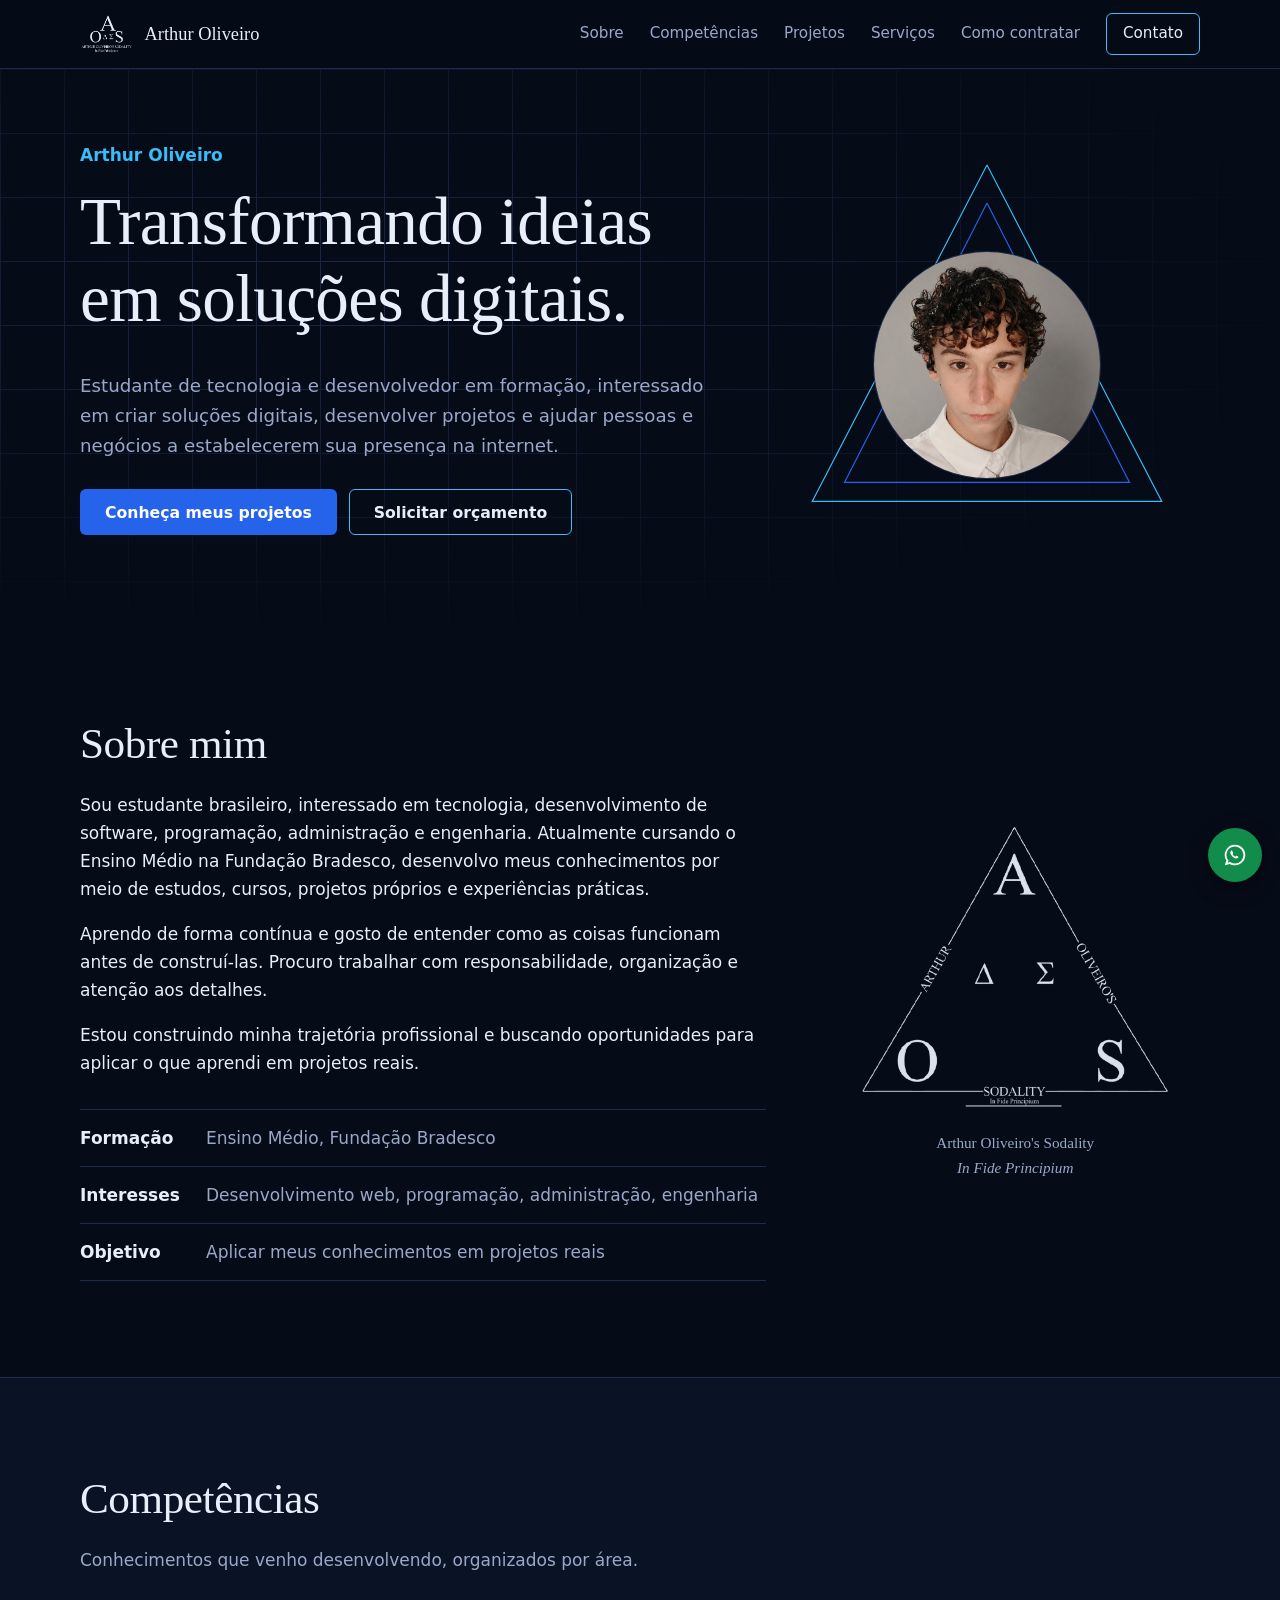
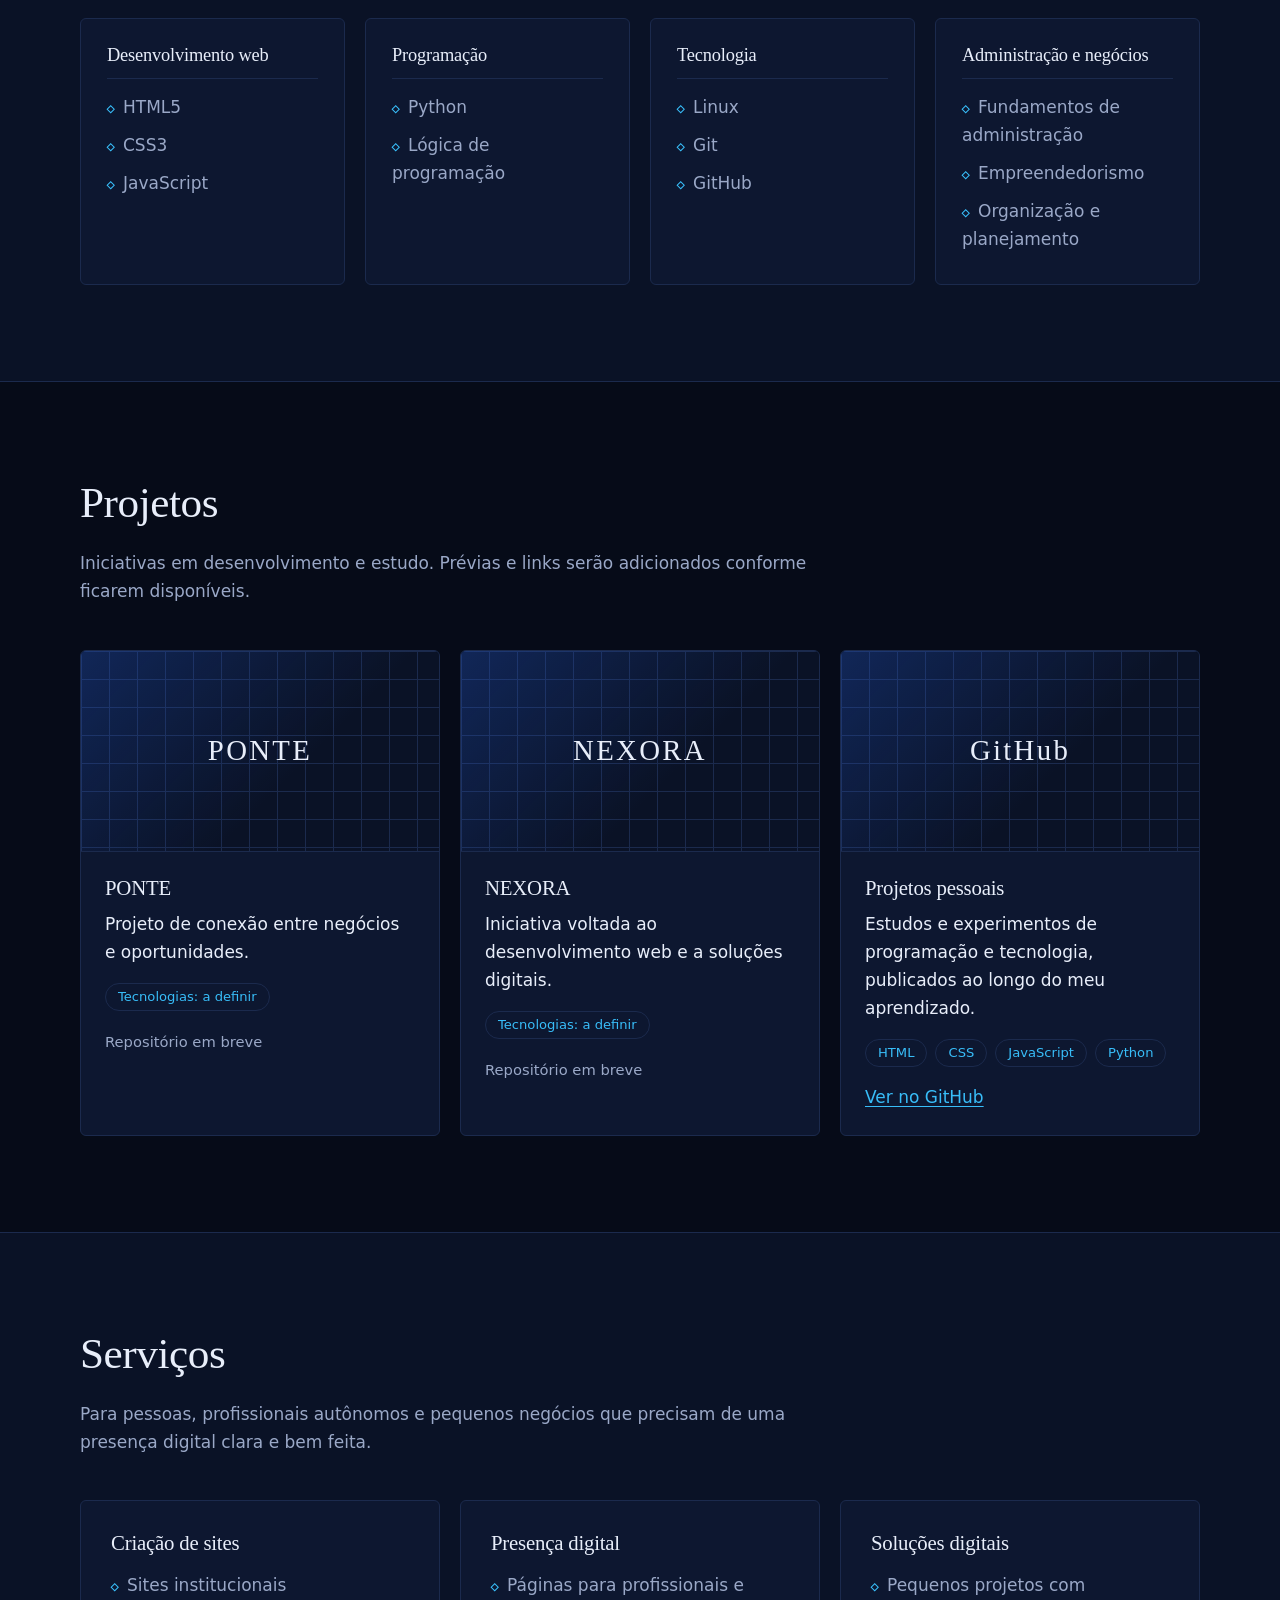
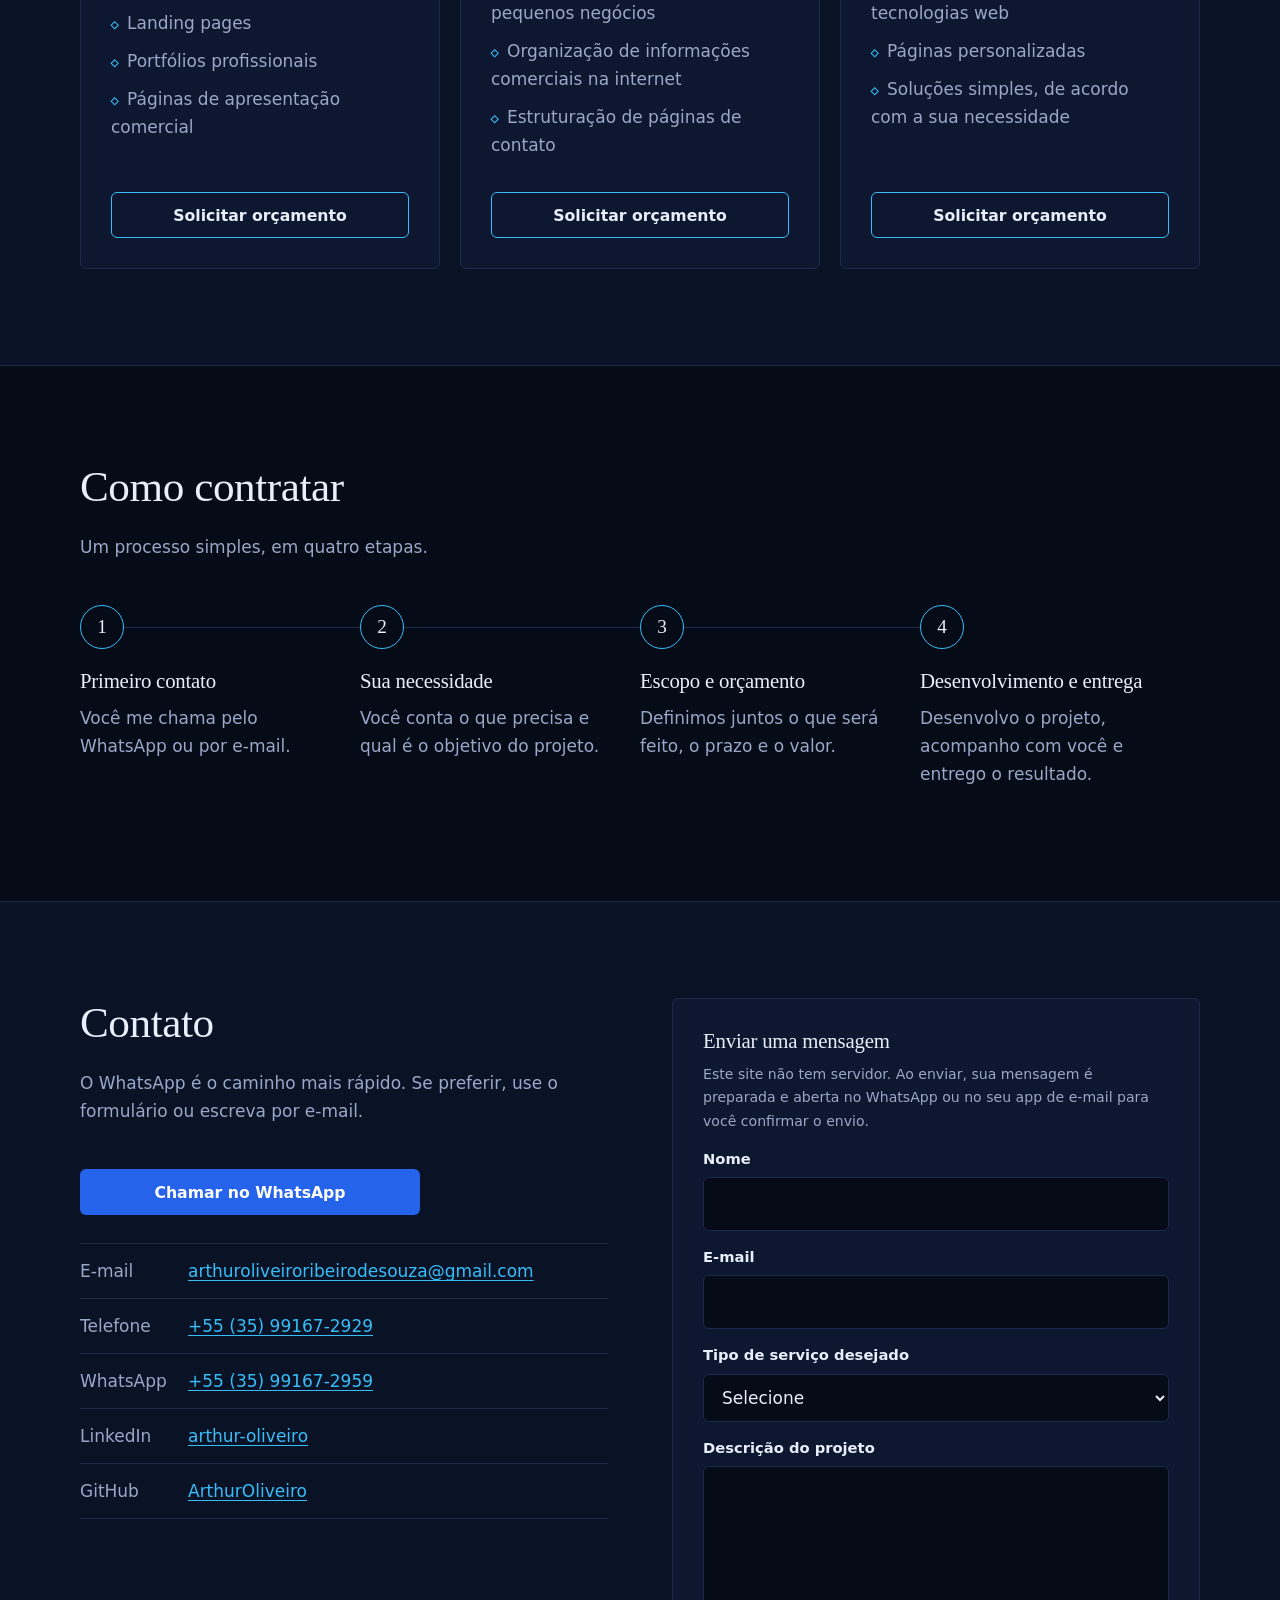
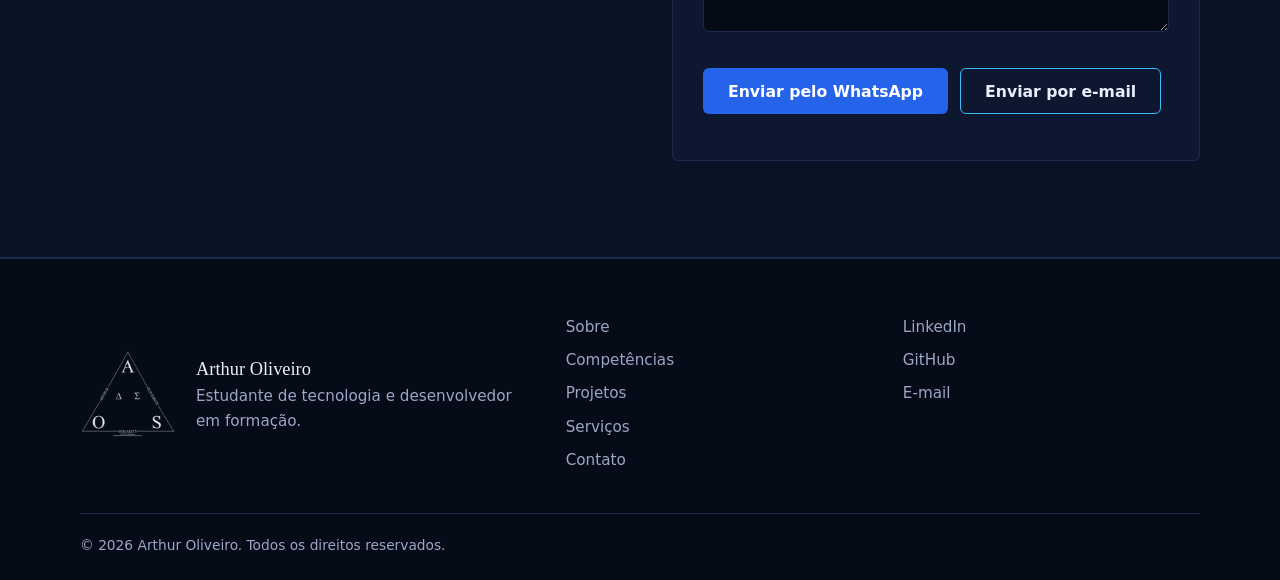
==== commit 01cba4c7: "Add files via upload" ====
--- a/index.html
+++ b/index.html
@@ -1,488 +1,287 @@
 <!DOCTYPE html>
 <html lang="pt-BR">
 <head>
-  <meta charset="UTF-8">
-  <meta name="viewport" content="width=device-width, initial-scale=1.0">
-
-  <!-- ===== SEO PRIMÁRIO ===== -->
-  <title>Arthur Oliveiro | Tecnologia, Linux e Desenvolvimento Web</title>
-  <meta name="description" content="Portfólio de Arthur Oliveiro, estudante de tecnologia focado em desenvolvimento web, Linux, Python, Arduino e projetos de engenharia.">
+  <meta charset="utf-8">
+  <meta name="viewport" content="width=device-width, initial-scale=1">
+  <title>Arthur Oliveiro | Desenvolvimento web e soluções digitais</title>
+  <meta name="description" content="Portfólio de Arthur Oliveiro, estudante de tecnologia e desenvolvedor em formação. Criação de sites, landing pages e presença digital para profissionais e pequenos negócios.">
   <meta name="author" content="Arthur Oliveiro">
-  <meta name="robots" content="index, follow">
-  <link rel="canonical" href="https://arthuroliveiro.github.io/">
-  <meta name="theme-color" content="#0B1120">
-
-  <!-- ===== OPEN GRAPH ===== -->
+  <meta name="theme-color" content="#060b18">
+
+  <!-- Open Graph / redes sociais. Troque a URL pelo endereço final do site (ver README). -->
   <meta property="og:type" content="website">
-  <meta property="og:title" content="Arthur Oliveiro | Tecnologia, Linux e Desenvolvimento Web">
-  <meta property="og:description" content="Estudante de tecnologia construindo projetos de software, automação e eletrônica a caminho de uma carreira em engenharia.">
-  <meta property="og:image" content="assets/og-image.png">
-  <meta property="og:url" content="https://arthuroliveiro.github.io/">
   <meta property="og:locale" content="pt_BR">
-
-  <!-- ===== TWITTER CARD ===== -->
+  <meta property="og:title" content="Arthur Oliveiro | Desenvolvimento web e soluções digitais">
+  <meta property="og:description" content="Estudante de tecnologia e desenvolvedor em formação. Sites, landing pages e presença digital.">
+  <meta property="og:image" content="https://ArthurOliveiro.github.io/arthur-oliveiro/assets/images/og-image.jpg">
+  <meta property="og:url" content="https://ArthurOliveiro.github.io/arthur-oliveiro/">
   <meta name="twitter:card" content="summary_large_image">
-  <meta name="twitter:title" content="Arthur Oliveiro | Tecnologia, Linux e Desenvolvimento Web">
-  <meta name="twitter:description" content="Estudante de tecnologia construindo projetos de software, automação e eletrônica a caminho de uma carreira em engenharia.">
-  <meta name="twitter:image" content="assets/og-image.png">
-
-  <!-- ===== FAVICON ===== -->
-  <link rel="icon" type="image/svg+xml" href="assets/favicon/favicon.svg">
-  <link rel="alternate icon" href="assets/favicon/favicon.svg">
-
-  <!-- ===== FONTES ===== -->
-  <link rel="preconnect" href="https://fonts.googleapis.com">
-  <link rel="preconnect" href="https://fonts.gstatic.com" crossorigin>
-  <link href="https://fonts.googleapis.com/css2?family=Space+Grotesk:wght@500;600;700&family=Inter:wght@400;500;600&display=swap" rel="stylesheet">
-
-  <link rel="stylesheet" href="style.css">
+
+  <link rel="icon" href="favicon.ico" sizes="any">
+  <link rel="icon" type="image/png" sizes="32x32" href="assets/icons/favicon-32x32.png">
+  <link rel="icon" type="image/png" sizes="16x16" href="assets/icons/favicon-16x16.png">
+  <link rel="apple-touch-icon" href="assets/icons/apple-touch-icon.png">
+  <link rel="stylesheet" href="assets/css/style.css">
 </head>
 <body>
-
-  <a class="skip-link" href="#conteudo">Pular para o conteúdo</a>
-
-  <!-- ============ FUNDO INTERATIVO GLOBAL ============ -->
-  <div class="bg-layer" aria-hidden="true">
-    <canvas id="bg-canvas"></canvas>
-    <div class="bg-glow" id="cursor-glow"></div>
-  </div>
-
-  <!-- ============ NAVEGAÇÃO ============ -->
-  <header class="nav" id="nav">
-    <div class="nav__inner">
-      <a href="#topo" class="nav__brand">AO<span class="nav__brand-dot"></span></a>
-      <nav aria-label="Navegação principal" class="nav__links">
+  <a class="skip" href="#conteudo">Ir para o conteúdo</a>
+
+  <header class="site-header" id="topo">
+    <div class="wrap header-in">
+      <a class="brand" href="#topo" aria-label="Arthur Oliveiro, início">
+        <img src="assets/images/branding/logo-assinatura.png" alt="" width="403" height="307">
+        <span>Arthur Oliveiro</span>
+      </a>
+      <button class="menu-btn" aria-expanded="false" aria-controls="menu" aria-label="Abrir menu"><span></span><span></span></button>
+      <nav id="menu" class="nav" aria-label="Principal">
         <a href="#sobre">Sobre</a>
-        <a href="#tecnologias">Tecnologias</a>
-        <a href="#jornada">Jornada</a>
+        <a href="#competencias">Competências</a>
         <a href="#projetos">Projetos</a>
-        <a href="#contato" class="nav__cta">Contato</a>
+        <a href="#servicos">Serviços</a>
+        <a href="#contratar">Como contratar</a>
+        <a href="#contato" class="nav-cta">Contato</a>
       </nav>
-      <button class="nav__toggle" id="nav-toggle" aria-label="Abrir menu" aria-expanded="false" aria-controls="nav-mobile">
-        <span></span><span></span><span></span>
-      </button>
     </div>
-    <nav id="nav-mobile" class="nav__mobile" aria-label="Navegação móvel">
-      <a href="#sobre">Sobre</a>
-      <a href="#tecnologias">Tecnologias</a>
-      <a href="#jornada">Jornada</a>
-      <a href="#projetos">Projetos</a>
-      <a href="#contato">Contato</a>
-    </nav>
   </header>
 
   <main id="conteudo">
-
-    <!-- ============ HERO ============ -->
-    <section class="hero" id="topo">
-      <div class="hero__inner">
-        <div class="hero__text">
-          <p class="eyebrow">Estudante de Tecnologia • Desenvolvimento Web • Python • Linux</p>
-          <h1 class="hero__title">Arthur Oliveiro</h1>
-          <p class="hero__desc">
-            Construindo projetos de software, automação e eletrônica enquanto me preparo
-            para uma carreira em engenharia e tecnologia.
-          </p>
-          <div class="hero__actions">
-            <a class="btn btn--primary" href="https://github.com/ArthurOliveiro" target="_blank" rel="noopener noreferrer" aria-label="Ver perfil no GitHub (abre em nova aba)">
-              <svg class="btn__icon" viewBox="0 0 24 24" fill="currentColor" aria-hidden="true"><path d="M12 .5a12 12 0 0 0-3.8 23.4c.6.1.8-.3.8-.6v-2.1c-3.3.7-4-1.6-4-1.6-.6-1.4-1.4-1.8-1.4-1.8-1.1-.8.1-.7.1-.7 1.2.1 1.9 1.2 1.9 1.2 1.1 1.9 2.9 1.3 3.6 1 .1-.8.4-1.3.8-1.6-2.7-.3-5.4-1.3-5.4-5.9 0-1.3.5-2.4 1.2-3.2-.1-.3-.5-1.5.1-3.2 0 0 1-.3 3.3 1.2a11.5 11.5 0 0 1 6 0c2.3-1.5 3.3-1.2 3.3-1.2.6 1.7.2 2.9.1 3.2.8.8 1.2 1.9 1.2 3.2 0 4.6-2.7 5.6-5.4 5.9.4.4.8 1.1.8 2.2v3.3c0 .3.2.7.8.6A12 12 0 0 0 12 .5Z"/></svg>
-              GitHub
-            </a>
-            <a class="btn btn--ghost" href="https://linkedin.com/in/arthur-oliveiro-2235b739a" target="_blank" rel="noopener noreferrer" aria-label="Ver perfil no LinkedIn (abre em nova aba)">
-              <svg class="btn__icon" viewBox="0 0 24 24" fill="currentColor" aria-hidden="true"><path d="M20.4 20.4h-3.5v-5.6c0-1.3 0-3-1.9-3s-2.1 1.4-2.1 2.9v5.7H9.4V9h3.4v1.6h.1c.5-.9 1.6-1.9 3.4-1.9 3.6 0 4.3 2.4 4.3 5.5v6.2ZM5.3 7.4a2 2 0 1 1 0-4 2 2 0 0 1 0 4ZM7 20.4H3.6V9H7v11.4Z"/></svg>
-              LinkedIn
-            </a>
+    <!-- HERO -->
+    <section class="hero">
+      <div class="wrap hero-in">
+        <div class="hero-text">
+          <p class="kicker">Arthur Oliveiro</p>
+          <h1>Transformando ideias em soluções digitais.</h1>
+          <p class="lead">Estudante de tecnologia e desenvolvedor em formação, interessado em criar soluções digitais, desenvolver projetos e ajudar pessoas e negócios a estabelecerem sua presença na internet.</p>
+          <div class="actions">
+            <a class="btn btn-primary" href="#projetos">Conheça meus projetos</a>
+            <a class="btn btn-ghost" href="https://wa.me/5535991672959?text=Ol%C3%A1%2C%20Arthur%21%20Vi%20seu%20site%20e%20gostaria%20de%20solicitar%20um%20or%C3%A7amento." target="_blank" rel="noopener">Solicitar orçamento</a>
           </div>
         </div>
-
-        <div class="hero__terminal" role="img" aria-label="Terminal exibindo: quem sou eu, Arthur Oliveiro. Foco: Engenharia, Software, Linux. Status: construindo o futuro.">
-          <div class="terminal">
-            <div class="terminal__bar">
-              <span class="dot dot--red"></span>
-              <span class="dot dot--yellow"></span>
-              <span class="dot dot--green"></span>
-              <span class="terminal__title">arthur@dev:~</span>
+        <figure class="portrait">
+          <svg class="frame" viewBox="0 0 400 400" aria-hidden="true">
+            <polygon points="200,18 384,372 16,372" class="tri"/>
+            <polygon points="200,58 350,352 50,352" class="tri tri-2"/>
+          </svg>
+          <img src="assets/images/profile.jpg" alt="Retrato de Arthur Oliveiro" width="400" height="400" fetchpriority="high">
+        </figure>
+      </div>
+    </section>
+
+    <!-- SOBRE -->
+    <section id="sobre" class="section">
+      <div class="wrap about">
+        <div>
+          <h2>Sobre mim</h2>
+          <p>Sou estudante brasileiro, interessado em tecnologia, desenvolvimento de software, programação, administração e engenharia. Atualmente cursando o Ensino Médio na Fundação Bradesco, desenvolvo meus conhecimentos por meio de estudos, cursos, projetos próprios e experiências práticas.</p>
+          <p>Aprendo de forma contínua e gosto de entender como as coisas funcionam antes de construí-las. Procuro trabalhar com responsabilidade, organização e atenção aos detalhes.</p>
+          <p>Estou construindo minha trajetória profissional e buscando oportunidades para aplicar o que aprendi em projetos reais.</p>
+          <ul class="facts">
+            <li><strong>Formação</strong> Ensino Médio, Fundação Bradesco</li>
+            <li><strong>Interesses</strong> Desenvolvimento web, programação, administração, engenharia</li>
+            <li><strong>Objetivo</strong> Aplicar meus conhecimentos em projetos reais</li>
+          </ul>
+        </div>
+        <figure class="emblem">
+          <img src="assets/images/branding/logo-piramidal.png" alt="Emblema piramidal AΩΣ, Arthur Oliveiro's Sodality, In Fide Principium" width="524" height="481" loading="lazy">
+          <figcaption>Arthur Oliveiro's Sodality<br><em>In Fide Principium</em></figcaption>
+        </figure>
+      </div>
+    </section>
+
+    <!-- COMPETÊNCIAS -->
+    <section id="competencias" class="section alt">
+      <div class="wrap">
+        <h2>Competências</h2>
+        <p class="sub">Conhecimentos que venho desenvolvendo, organizados por área.</p>
+        <div class="skills">
+          <article>
+            <h3>Desenvolvimento web</h3>
+            <ul><li>HTML5</li><li>CSS3</li><li>JavaScript</li></ul>
+          </article>
+          <article>
+            <h3>Programação</h3>
+            <ul><li>Python</li><li>Lógica de programação</li></ul>
+          </article>
+          <article>
+            <h3>Tecnologia</h3>
+            <ul><li>Linux</li><li>Git</li><li>GitHub</li></ul>
+          </article>
+          <article>
+            <h3>Administração e negócios</h3>
+            <ul><li>Fundamentos de administração</li><li>Empreendedorismo</li><li>Organização e planejamento</li></ul>
+          </article>
+        </div>
+      </div>
+    </section>
+
+    <!-- PROJETOS -->
+    <section id="projetos" class="section">
+      <div class="wrap">
+        <h2>Projetos</h2>
+        <p class="sub">Iniciativas em desenvolvimento e estudo. Prévias e links serão adicionados conforme ficarem disponíveis.</p>
+        <div class="projects">
+          <!-- Para adicionar um projeto, copie um bloco <article class="project"> (veja o README). -->
+          <article class="project">
+            <div class="thumb" role="img" aria-label="Prévia do projeto PONTE (em breve)"><span>PONTE</span></div>
+            <div class="project-body">
+              <h3>PONTE</h3>
+              <p>Projeto de conexão entre negócios e oportunidades.</p>
+              <ul class="tags"><li>Tecnologias: a definir</li></ul>
+              <p class="links"><span class="soon">Repositório em breve</span></p>
+              <!-- Quando houver link: <a href="URL" target="_blank" rel="noopener">Ver repositório</a> -->
             </div>
-            <div class="terminal__body" id="terminal-body" aria-hidden="true"></div>
+          </article>
+          <article class="project">
+            <div class="thumb" role="img" aria-label="Prévia do projeto NEXORA (em breve)"><span>NEXORA</span></div>
+            <div class="project-body">
+              <h3>NEXORA</h3>
+              <p>Iniciativa voltada ao desenvolvimento web e a soluções digitais.</p>
+              <ul class="tags"><li>Tecnologias: a definir</li></ul>
+              <p class="links"><span class="soon">Repositório em breve</span></p>
+            </div>
+          </article>
+          <article class="project">
+            <div class="thumb" role="img" aria-label="Projetos pessoais no GitHub"><span>GitHub</span></div>
+            <div class="project-body">
+              <h3>Projetos pessoais</h3>
+              <p>Estudos e experimentos de programação e tecnologia, publicados ao longo do meu aprendizado.</p>
+              <ul class="tags"><li>HTML</li><li>CSS</li><li>JavaScript</li><li>Python</li></ul>
+              <p class="links"><a href="https://github.com/ArthurOliveiro" target="_blank" rel="noopener">Ver no GitHub</a></p>
+            </div>
+          </article>
+        </div>
+      </div>
+    </section>
+
+    <!-- SERVIÇOS -->
+    <section id="servicos" class="section alt">
+      <div class="wrap">
+        <h2>Serviços</h2>
+        <p class="sub">Para pessoas, profissionais autônomos e pequenos negócios que precisam de uma presença digital clara e bem feita.</p>
+        <div class="services">
+          <article class="service">
+            <h3>Criação de sites</h3>
+            <ul>
+              <li>Sites institucionais</li>
+              <li>Landing pages</li>
+              <li>Portfólios profissionais</li>
+              <li>Páginas de apresentação comercial</li>
+            </ul>
+            <a class="btn btn-ghost" href="https://wa.me/5535991672959?text=Ol%C3%A1%2C%20Arthur%21%20Tenho%20interesse%20no%20servi%C3%A7o%20de%20Cria%C3%A7%C3%A3o%20de%20sites%20e%20gostaria%20de%20solicitar%20um%20or%C3%A7amento." target="_blank" rel="noopener">Solicitar orçamento</a>
+          </article>
+          <article class="service">
+            <h3>Presença digital</h3>
+            <ul>
+              <li>Páginas para profissionais e pequenos negócios</li>
+              <li>Organização de informações comerciais na internet</li>
+              <li>Estruturação de páginas de contato</li>
+            </ul>
+            <a class="btn btn-ghost" href="https://wa.me/5535991672959?text=Ol%C3%A1%2C%20Arthur%21%20Tenho%20interesse%20no%20servi%C3%A7o%20de%20Presen%C3%A7a%20digital%20e%20gostaria%20de%20solicitar%20um%20or%C3%A7amento." target="_blank" rel="noopener">Solicitar orçamento</a>
+          </article>
+          <article class="service">
+            <h3>Soluções digitais</h3>
+            <ul>
+              <li>Pequenos projetos com tecnologias web</li>
+              <li>Páginas personalizadas</li>
+              <li>Soluções simples, de acordo com a sua necessidade</li>
+            </ul>
+            <a class="btn btn-ghost" href="https://wa.me/5535991672959?text=Ol%C3%A1%2C%20Arthur%21%20Tenho%20interesse%20no%20servi%C3%A7o%20de%20Solu%C3%A7%C3%B5es%20digitais%20e%20gostaria%20de%20solicitar%20um%20or%C3%A7amento." target="_blank" rel="noopener">Solicitar orçamento</a>
+          </article>
+        </div>
+      </div>
+    </section>
+
+    <!-- COMO CONTRATAR -->
+    <section id="contratar" class="section">
+      <div class="wrap">
+        <h2>Como contratar</h2>
+        <p class="sub">Um processo simples, em quatro etapas.</p>
+        <ol class="steps">
+          <li><h3>Primeiro contato</h3><p>Você me chama pelo WhatsApp ou por e-mail.</p></li>
+          <li><h3>Sua necessidade</h3><p>Você conta o que precisa e qual é o objetivo do projeto.</p></li>
+          <li><h3>Escopo e orçamento</h3><p>Definimos juntos o que será feito, o prazo e o valor.</p></li>
+          <li><h3>Desenvolvimento e entrega</h3><p>Desenvolvo o projeto, acompanho com você e entrego o resultado.</p></li>
+        </ol>
+      </div>
+    </section>
+
+    <!-- CONTATO -->
+    <section id="contato" class="section alt">
+      <div class="wrap contact">
+        <div>
+          <h2>Contato</h2>
+          <p class="sub">O WhatsApp é o caminho mais rápido. Se preferir, use o formulário ou escreva por e-mail.</p>
+          <a class="btn btn-primary wide" href="https://wa.me/5535991672959?text=Ol%C3%A1%2C%20Arthur%21%20Gostaria%20de%20conversar%20sobre%20um%20projeto." target="_blank" rel="noopener">Chamar no WhatsApp</a>
+          <ul class="channels">
+            <li><span>E-mail</span><a href="mailto:arthuroliveiroribeirodesouza@gmail.com">arthuroliveiroribeirodesouza@gmail.com</a></li>
+            <li><span>Telefone</span><a href="tel:+5535991672929">+55 (35) 99167-2929</a></li>
+            <li><span>WhatsApp</span><a href="https://wa.me/5535991672959?text=Ol%C3%A1%21" target="_blank" rel="noopener">+55 (35) 99167-2959</a></li>
+            <li><span>LinkedIn</span><a href="https://www.linkedin.com/in/arthur-oliveiro-2235b739a/" target="_blank" rel="noopener">arthur-oliveiro</a></li>
+            <li><span>GitHub</span><a href="https://github.com/ArthurOliveiro" target="_blank" rel="noopener">ArthurOliveiro</a></li>
+          </ul>
+        </div>
+
+        <form id="form" class="form" novalidate>
+          <h3>Enviar uma mensagem</h3>
+          <p class="note">Este site não tem servidor. Ao enviar, sua mensagem é preparada e aberta no WhatsApp ou no seu app de e-mail para você confirmar o envio.</p>
+          <label for="nome">Nome</label>
+          <input id="nome" name="nome" type="text" autocomplete="name" required minlength="2">
+          <p class="err" data-for="nome"></p>
+
+          <label for="email">E-mail</label>
+          <input id="email" name="email" type="email" autocomplete="email" required>
+          <p class="err" data-for="email"></p>
+
+          <label for="servico">Tipo de serviço desejado</label>
+          <select id="servico" name="servico" required>
+            <option value="">Selecione</option>
+            <option>Criação de sites</option>
+            <option>Presença digital</option>
+            <option>Soluções digitais</option>
+            <option>Outro assunto</option>
+          </select>
+          <p class="err" data-for="servico"></p>
+
+          <label for="descricao">Descrição do projeto</label>
+          <textarea id="descricao" name="descricao" rows="5" required minlength="10"></textarea>
+          <p class="err" data-for="descricao"></p>
+
+          <div class="actions">
+            <button class="btn btn-primary" type="submit" data-via="whatsapp">Enviar pelo WhatsApp</button>
+            <button class="btn btn-ghost" type="submit" data-via="email">Enviar por e-mail</button>
           </div>
-        </div>
-      </div>
-      <div class="hero__scroll" aria-hidden="true">
-        <span></span>
-      </div>
-    </section>
-
-    <!-- ============ SOBRE ============ -->
-    <section class="section" id="sobre">
-      <div class="section__inner about">
-        <div class="about__text reveal">
-          <p class="section__eyebrow">Sobre mim</p>
-          <h2 class="section__title">Da curiosidade à engenharia</h2>
-          <p>
-            Tenho 15 anos e estou no 1º ano do Ensino Médio. Gosto de transformar ideias em
-            projetos práticos usando programação, Linux, Python, eletrônica e desenvolvimento
-            web, enquanto construo uma base sólida para uma carreira em engenharia e tecnologia.
-          </p>
-          <p>
-            Prefiro aprender fazendo: montar um servidor, escrever um script que resolve um
-            problema real, entender por que um circuito não funciona. É nesse processo, tentativa
-            após tentativa, que a teoria vira prática.
-          </p>
-        </div>
-        <div class="about__art reveal" aria-hidden="true">
-          <svg viewBox="0 0 420 420" class="blueprint" xmlns="http://www.w3.org/2000/svg">
-            <defs>
-              <pattern id="grid-pat" width="20" height="20" patternUnits="userSpaceOnUse">
-                <path d="M 20 0 L 0 0 0 20" fill="none" stroke="rgba(96,165,250,0.12)" stroke-width="1"/>
-              </pattern>
-            </defs>
-            <rect width="420" height="420" fill="url(#grid-pat)" rx="16"/>
-            <rect x="70" y="70" width="280" height="180" rx="6" fill="none" stroke="#60A5FA" stroke-width="1.4" opacity="0.85"/>
-            <circle cx="130" cy="130" r="22" fill="none" stroke="#2563EB" stroke-width="1.6"/>
-            <circle cx="130" cy="130" r="4" fill="#60A5FA"/>
-            <path d="M152 130 H210" stroke="#2563EB" stroke-width="1.4"/>
-            <rect x="210" y="108" width="60" height="44" rx="4" fill="none" stroke="#60A5FA" stroke-width="1.4"/>
-            <path d="M270 130 H320" stroke="#2563EB" stroke-width="1.4"/>
-            <circle cx="330" cy="130" r="10" fill="none" stroke="#60A5FA" stroke-width="1.4"/>
-            <path d="M130 152 V210" stroke="#2563EB" stroke-width="1.4"/>
-            <rect x="100" y="210" width="60" height="30" rx="4" fill="none" stroke="#60A5FA" stroke-width="1.4"/>
-            <path d="M240 152 V270" stroke="#2563EB" stroke-width="1.2" stroke-dasharray="4 4"/>
-            <text x="70" y="290" fill="#94A3B8" font-family="monospace" font-size="10">REV. 01 — SISTEMA</text>
-            <text x="70" y="305" fill="#94A3B8" font-family="monospace" font-size="10">ESC. 1:20 — ARTHUR O.</text>
-          </svg>
-        </div>
-      </div>
-    </section>
-
-    <!-- ============ TECNOLOGIAS ============ -->
-    <section class="section" id="tecnologias">
-      <div class="section__inner">
-        <p class="section__eyebrow reveal">Ferramentas</p>
-        <h2 class="section__title reveal">Tecnologias que uso</h2>
-        <div class="tech-grid" id="tech-grid">
-          <!-- Cards gerados via HTML estático, ícones inline SVG -->
-          <article class="tech-card reveal">
-            <svg class="tech-card__icon" viewBox="0 0 24 24" fill="none" aria-hidden="true"><path d="M4 3h16l-1.4 16L12 21l-6.6-2L4 3Z" stroke="currentColor" stroke-width="1.4"/><path d="M7 7h10l-.3 3.5H8.6M8.9 10.5l.3 3.4 2.8.8 2.8-.8.3-3.5" stroke="currentColor" stroke-width="1.4" stroke-linecap="round" stroke-linejoin="round"/></svg>
-            <h3>HTML</h3>
-          </article>
-          <article class="tech-card reveal">
-            <svg class="tech-card__icon" viewBox="0 0 24 24" fill="none" aria-hidden="true"><path d="M4 3h16l-1.4 16L12 21l-6.6-2L4 3Z" stroke="currentColor" stroke-width="1.4"/><path d="M16 7H8l.2 3h7.4l-.3 4-3.3 1-3.3-1-.2-2.2" stroke="currentColor" stroke-width="1.4" stroke-linecap="round" stroke-linejoin="round"/></svg>
-            <h3>CSS</h3>
-          </article>
-          <article class="tech-card reveal">
-            <svg class="tech-card__icon" viewBox="0 0 24 24" fill="none" aria-hidden="true"><rect x="3" y="3" width="18" height="18" rx="2" stroke="currentColor" stroke-width="1.4"/><path d="M8 15.5c.4.9 1 1.4 1.9 1.4 1 0 1.6-.6 1.6-1.7v-4.7M14 15.6c.3.7 1 1.3 2 1.3 1.2 0 1.8-.6 1.8-1.4 0-2-3.4-1.5-3.4-3.4 0-.8.6-1.4 1.7-1.4.9 0 1.4.4 1.7 1" stroke="currentColor" stroke-width="1.4" stroke-linecap="round"/></svg>
-            <h3>JavaScript</h3>
-          </article>
-          <article class="tech-card reveal">
-            <svg class="tech-card__icon" viewBox="0 0 24 24" fill="none" aria-hidden="true"><circle cx="12" cy="8" r="3" stroke="currentColor" stroke-width="1.4"/><path d="M9 8H6.5A2.5 2.5 0 0 0 4 10.5V12M15 8h2.5A2.5 2.5 0 0 1 20 10.5V12" stroke="currentColor" stroke-width="1.4"/><circle cx="7" cy="16" r="3" stroke="currentColor" stroke-width="1.4"/><circle cx="17" cy="16" r="3" stroke="currentColor" stroke-width="1.4"/></svg>
-            <h3>Python</h3>
-          </article>
-          <article class="tech-card reveal">
-            <svg class="tech-card__icon" viewBox="0 0 24 24" fill="none" aria-hidden="true"><path d="M12 3c1.3 3 1.1 5-.2 6.8-1.2 1.6-1.3 3-.3 4.4M8.5 15.2c-1 1-1.4 2.2-1.1 3.6M15.6 15.2c1 1 1.4 2.2 1.1 3.6" stroke="currentColor" stroke-width="1.4" stroke-linecap="round"/><ellipse cx="12" cy="18.5" rx="5" ry="2.3" stroke="currentColor" stroke-width="1.4"/></svg>
-            <h3>Linux</h3>
-          </article>
-          <article class="tech-card reveal">
-            <svg class="tech-card__icon" viewBox="0 0 24 24" fill="none" aria-hidden="true"><circle cx="12" cy="12" r="2" fill="currentColor"/><path d="M12 4v3M12 17v3M12 12 6 6M18 18l-3-3" stroke="currentColor" stroke-width="1.4" stroke-linecap="round"/><circle cx="12" cy="4" r="1.6" stroke="currentColor" stroke-width="1.2"/><circle cx="6" cy="6" r="1.6" stroke="currentColor" stroke-width="1.2"/><circle cx="18" cy="18" r="1.6" stroke="currentColor" stroke-width="1.2"/></svg>
-            <h3>Git</h3>
-          </article>
-          <article class="tech-card reveal">
-            <svg class="tech-card__icon" viewBox="0 0 24 24" fill="none" aria-hidden="true"><path d="M12 3 3 10.5 12 21l9-10.5L12 3Z" stroke="currentColor" stroke-width="1.4" stroke-linejoin="round"/></svg>
-            <h3>GitHub</h3>
-          </article>
-          <article class="tech-card reveal">
-            <svg class="tech-card__icon" viewBox="0 0 24 24" fill="none" aria-hidden="true"><rect x="7" y="4" width="10" height="6" rx="1" stroke="currentColor" stroke-width="1.4"/><path d="M9 10v3M15 10v3M12 13v3M7 16h10v2a2 2 0 0 1-2 2H9a2 2 0 0 1-2-2v-2Z" stroke="currentColor" stroke-width="1.4" stroke-linejoin="round"/></svg>
-            <h3>Arduino</h3>
-          </article>
-        </div>
-      </div>
-    </section>
-
-    <!-- ============ JORNADA ============ -->
-    <section class="section" id="jornada">
-      <div class="section__inner">
-        <p class="section__eyebrow reveal">Trajetória</p>
-        <h2 class="section__title reveal">Jornada</h2>
-        <ol class="timeline">
-          <li class="timeline__item reveal">
-            <div class="timeline__marker"></div>
-            <div class="timeline__content">
-              <span class="timeline__when">Hoje</span>
-              <h3>Ensino Médio</h3>
-              <p>Cursando o 1º ano, com foco crescente em exatas e tecnologia.</p>
-            </div>
-          </li>
-          <li class="timeline__item reveal">
-            <div class="timeline__marker"></div>
-            <div class="timeline__content">
-              <span class="timeline__when">Atualmente</span>
-              <h3>Desenvolvimento web</h3>
-              <p>Construindo interfaces com HTML, CSS e JavaScript puros.</p>
-            </div>
-          </li>
-          <li class="timeline__item reveal">
-            <div class="timeline__marker"></div>
-            <div class="timeline__content">
-              <span class="timeline__when">Atualmente</span>
-              <h3>Projetos com Linux</h3>
-              <p>Configurando e administrando servidores e ambientes Linux.</p>
-            </div>
-          </li>
-          <li class="timeline__item reveal">
-            <div class="timeline__marker"></div>
-            <div class="timeline__content">
-              <span class="timeline__when">Atualmente</span>
-              <h3>Python</h3>
-              <p>Automatizando tarefas e explorando lógica de programação.</p>
-            </div>
-          </li>
-          <li class="timeline__item reveal">
-            <div class="timeline__marker"></div>
-            <div class="timeline__content">
-              <span class="timeline__when">Atualmente</span>
-              <h3>Arduino</h3>
-              <p>Experimentando eletrônica aplicada e prototipagem.</p>
-            </div>
-          </li>
-          <li class="timeline__item timeline__item--goal reveal">
-            <div class="timeline__marker"></div>
-            <div class="timeline__content">
-              <span class="timeline__when">Objetivo</span>
-              <h3>Engenharia e tecnologia</h3>
-              <p>Construir uma carreira sólida na área, unindo software e hardware.</p>
-            </div>
-          </li>
-        </ol>
-      </div>
-    </section>
-
-    <!-- ============ PROJETOS ============ -->
-    <section class="section" id="projetos">
-      <div class="section__inner">
-        <p class="section__eyebrow reveal">Trabalhos</p>
-        <h2 class="section__title reveal">Projetos</h2>
-        <div class="project-grid">
-
-          <!-- Projeto real: S-REICE / COBRANDES -->
-          <article class="project-card project-card--featured reveal">
-            <div class="project-card__media">
-              <svg viewBox="0 0 400 220" class="project-placeholder" aria-hidden="true">
-                <rect width="400" height="220" fill="#0F1830"/>
-                <circle cx="80" cy="60" r="30" fill="none" stroke="#2563EB" stroke-width="1.4"/>
-                <path d="M110 60h60M170 60l20-20M170 60l20 20" stroke="#60A5FA" stroke-width="1.4"/>
-                <rect x="210" y="40" width="70" height="40" rx="4" fill="none" stroke="#60A5FA" stroke-width="1.4"/>
-                <path d="M280 60h40" stroke="#2563EB" stroke-width="1.4"/>
-                <circle cx="335" cy="60" r="12" fill="none" stroke="#60A5FA" stroke-width="1.4"/>
-                <path d="M80 90v40M335 72v58M80 130h255" stroke="#2563EB" stroke-width="1" stroke-dasharray="3 5"/>
-                <text x="30" y="180" fill="#94A3B8" font-family="monospace" font-size="11">H2 + O2 → COMBUSTÃO OTIMIZADA</text>
-              </svg>
-            </div>
-            <div class="project-card__body">
-              <span class="project-card__tag">Projeto de engenharia real</span>
-              <h3>S-REICE</h3>
-              <p>
-                Sistema do Reator de Eficiência e Integração Cinética e Eletrolítica,
-                desenvolvido na COBRANDES. Usa um gerador cinético acoplado ao eixo do motor
-                para alimentar um reator eletrolítico compacto, que injeta hidrogênio e
-                oxigênio na combustão para reduzir perdas térmicas e emissões. O protótipo
-                KR-1, construído sobre um kart 2T de 65cc, integra o gerador cinético, o
-                reator de H₂ e o sistema de injeção auxiliar em fase de testes.
-              </p>
-              <ul class="project-card__stack">
-                <li>Engenharia</li>
-                <li>Eletrólise</li>
-                <li>Eficiência energética</li>
-              </ul>
-              <a class="project-card__link" href="https://cobrandes.github.io/#tab-projetos" target="_blank" rel="noopener noreferrer">
-                Ver projeto
-                <svg viewBox="0 0 16 16" fill="none" aria-hidden="true"><path d="M4 12 12 4M6 4h6v6" stroke="currentColor" stroke-width="1.4" stroke-linecap="round" stroke-linejoin="round"/></svg>
-              </a>
-            </div>
-          </article>
-
-          <article class="project-card reveal">
-            <div class="project-card__media">
-              <svg viewBox="0 0 400 220" class="project-placeholder" aria-hidden="true">
-                <rect width="400" height="220" fill="#0F1830"/>
-                <rect x="130" y="50" width="140" height="90" rx="6" fill="none" stroke="#60A5FA" stroke-width="1.4"/>
-                <path d="M150 75h100M150 95h70M150 115h90" stroke="#2563EB" stroke-width="1.2"/>
-                <circle cx="200" cy="165" r="4" fill="#60A5FA"/>
-              </svg>
-            </div>
-            <div class="project-card__body">
-              <span class="project-card__tag">Em andamento</span>
-              <h3>Servidores Linux</h3>
-              <p>Configuração e administração de servidores Linux para hospedagem e estudo de infraestrutura.</p>
-              <ul class="project-card__stack">
-                <li>Linux</li>
-                <li>Shell</li>
-              </ul>
-              <a class="project-card__link project-card__link--disabled" aria-disabled="true">
-                Em breve
-              </a>
-            </div>
-          </article>
-
-          <article class="project-card reveal">
-            <div class="project-card__media">
-              <svg viewBox="0 0 400 220" class="project-placeholder" aria-hidden="true">
-                <rect width="400" height="220" fill="#0F1830"/>
-                <circle cx="200" cy="90" r="26" fill="none" stroke="#2563EB" stroke-width="1.4"/>
-                <path d="M200 116v20M180 150h40" stroke="#60A5FA" stroke-width="1.4"/>
-                <path d="M170 90h-30M230 90h30" stroke="#2563EB" stroke-width="1.2" stroke-dasharray="3 4"/>
-              </svg>
-            </div>
-            <div class="project-card__body">
-              <span class="project-card__tag">Em andamento</span>
-              <h3>Automação</h3>
-              <p>Scripts em Python para automatizar tarefas repetitivas do dia a dia.</p>
-              <ul class="project-card__stack">
-                <li>Python</li>
-              </ul>
-              <a class="project-card__link project-card__link--disabled" aria-disabled="true">
-                Em breve
-              </a>
-            </div>
-          </article>
-
-          <article class="project-card reveal">
-            <div class="project-card__media">
-              <svg viewBox="0 0 400 220" class="project-placeholder" aria-hidden="true">
-                <rect width="400" height="220" fill="#0F1830"/>
-                <rect x="140" y="60" width="120" height="80" rx="4" fill="none" stroke="#60A5FA" stroke-width="1.4"/>
-                <path d="M160 80h30v20h-30zM220 80h30v20h-30zM160 110h90" stroke="#2563EB" stroke-width="1.2"/>
-              </svg>
-            </div>
-            <div class="project-card__body">
-              <span class="project-card__tag">Em andamento</span>
-              <h3>Desenvolvimento web</h3>
-              <p>Sites e interfaces construídos com HTML, CSS e JavaScript puros, sem frameworks.</p>
-              <ul class="project-card__stack">
-                <li>HTML</li>
-                <li>CSS</li>
-                <li>JS</li>
-              </ul>
-              <a class="project-card__link project-card__link--disabled" aria-disabled="true">
-                Em breve
-              </a>
-            </div>
-          </article>
-
-          <article class="project-card reveal">
-            <div class="project-card__media">
-              <svg viewBox="0 0 400 220" class="project-placeholder" aria-hidden="true">
-                <rect width="400" height="220" fill="#0F1830"/>
-                <rect x="160" y="70" width="80" height="50" rx="4" fill="none" stroke="#2563EB" stroke-width="1.4"/>
-                <path d="M170 120v20M230 120v20M160 95h-20M240 95h20" stroke="#60A5FA" stroke-width="1.4"/>
-              </svg>
-            </div>
-            <div class="project-card__body">
-              <span class="project-card__tag">Em andamento</span>
-              <h3>Arduino</h3>
-              <p>Protótipos de eletrônica aplicada usando microcontroladores e sensores.</p>
-              <ul class="project-card__stack">
-                <li>Arduino</li>
-                <li>C++</li>
-              </ul>
-              <a class="project-card__link project-card__link--disabled" aria-disabled="true">
-                Em breve
-              </a>
-            </div>
-          </article>
-
-          <article class="project-card reveal">
-            <div class="project-card__media">
-              <svg viewBox="0 0 400 220" class="project-placeholder" aria-hidden="true">
-                <rect width="400" height="220" fill="#0F1830"/>
-                <path d="M150 140 190 80 230 140Z" fill="none" stroke="#60A5FA" stroke-width="1.4"/>
-                <circle cx="250" cy="100" r="14" fill="none" stroke="#2563EB" stroke-width="1.4"/>
-              </svg>
-            </div>
-            <div class="project-card__body">
-              <span class="project-card__tag">Explorando</span>
-              <h3>Experimentos</h3>
-              <p>Testes e estudos rápidos em novas ferramentas, linguagens e ideias.</p>
-              <ul class="project-card__stack">
-                <li>Diversos</li>
-              </ul>
-              <a class="project-card__link project-card__link--disabled" aria-disabled="true">
-                Em breve
-              </a>
-            </div>
-          </article>
-
-        </div>
-      </div>
-    </section>
-
-    <!-- ============ ESTATÍSTICAS ============ -->
-    <section class="section section--stats">
-      <div class="section__inner">
-        <div class="stats-grid">
-          <div class="stat reveal">
-            <span class="stat__number" data-count-to="15">0</span>
-            <span class="stat__label">Anos</span>
-          </div>
-          <div class="stat reveal">
-            <span class="stat__number stat__number--text">Sempre</span>
-            <span class="stat__label">Aprendendo</span>
-          </div>
-          <div class="stat reveal">
-            <span class="stat__number stat__number--text">Em evolução</span>
-            <span class="stat__label">Projetos</span>
-          </div>
-        </div>
-      </div>
-    </section>
-
-    <!-- ============ ATUALMENTE ESTUDANDO ============ -->
-    <section class="section" id="estudando">
-      <div class="section__inner">
-        <p class="section__eyebrow reveal">Neste momento</p>
-        <h2 class="section__title reveal">Atualmente estudando</h2>
-        <div class="badges">
-          <span class="badge reveal">Python</span>
-          <span class="badge reveal">Linux</span>
-          <span class="badge reveal">Desenvolvimento Web</span>
-          <span class="badge reveal">Arduino</span>
-          <span class="badge reveal">Engenharia</span>
-        </div>
-      </div>
-    </section>
-
-    <!-- ============ CONTATO ============ -->
-    <section class="section" id="contato">
-      <div class="section__inner contact">
-        <p class="section__eyebrow reveal">Vamos conversar</p>
-        <h2 class="section__title reveal">Contato</h2>
-        <p class="contact__desc reveal">Aberto a oportunidades, projetos e trocas de conhecimento.</p>
-        <div class="contact__links reveal">
-          <a class="contact__link" href="https://github.com/ArthurOliveiro" target="_blank" rel="noopener noreferrer" aria-label="GitHub de Arthur Oliveiro (abre em nova aba)">
-            <svg viewBox="0 0 24 24" fill="currentColor" aria-hidden="true"><path d="M12 .5a12 12 0 0 0-3.8 23.4c.6.1.8-.3.8-.6v-2.1c-3.3.7-4-1.6-4-1.6-.6-1.4-1.4-1.8-1.4-1.8-1.1-.8.1-.7.1-.7 1.2.1 1.9 1.2 1.9 1.2 1.1 1.9 2.9 1.3 3.6 1 .1-.8.4-1.3.8-1.6-2.7-.3-5.4-1.3-5.4-5.9 0-1.3.5-2.4 1.2-3.2-.1-.3-.5-1.5.1-3.2 0 0 1-.3 3.3 1.2a11.5 11.5 0 0 1 6 0c2.3-1.5 3.3-1.2 3.3-1.2.6 1.7.2 2.9.1 3.2.8.8 1.2 1.9 1.2 3.2 0 4.6-2.7 5.6-5.4 5.9.4.4.8 1.1.8 2.2v3.3c0 .3.2.7.8.6A12 12 0 0 0 12 .5Z"/></svg>
-            <span>GitHub</span>
-          </a>
-          <a class="contact__link" href="https://www.linkedin.com/in/arthur-oliveiro-2235b739a" target="_blank" rel="noopener noreferrer" aria-label="LinkedIn de Arthur Oliveiro (abre em nova aba)">
-            <svg viewBox="0 0 24 24" fill="currentColor" aria-hidden="true"><path d="M20.4 20.4h-3.5v-5.6c0-1.3 0-3-1.9-3s-2.1 1.4-2.1 2.9v5.7H9.4V9h3.4v1.6h.1c.5-.9 1.6-1.9 3.4-1.9 3.6 0 4.3 2.4 4.3 5.5v6.2ZM5.3 7.4a2 2 0 1 1 0-4 2 2 0 0 1 0 4ZM7 20.4H3.6V9H7v11.4Z"/></svg>
-            <span>LinkedIn</span>
-          </a>
-          <a class="contact__link" href="mailto:arthuroliveiroribeirodeouza@gmail.com" aria-label="Enviar e-mail para Arthur Oliveiro">
-            <svg viewBox="0 0 24 24" fill="none" aria-hidden="true"><path d="M3 6h18v12H3V6Z" stroke="currentColor" stroke-width="1.4"/><path d="m3.5 6.5 8.5 7 8.5-7" stroke="currentColor" stroke-width="1.4" stroke-linecap="round" stroke-linejoin="round"/></svg>
-            <span>E-mail</span>
-          </a>
-          <a class="contact__link" href="tel:+5535991672959" aria-label="Ligar para Arthur Oliveiro">
-            <svg viewBox="0 0 24 24" fill="none" aria-hidden="true"><path d="M6.5 3h3l1.5 4-2 1.5a12 12 0 0 0 6.5 6.5l1.5-2 4 1.5v3c0 1-.9 1.8-1.9 1.6C11.6 18.3 5.7 12.4 4.9 4.9 4.7 3.9 5.5 3 6.5 3Z" stroke="currentColor" stroke-width="1.4" stroke-linejoin="round"/></svg>
-            <span>+55 (35) 99167-2959</span>
-          </a>
-        </div>
-      </div>
-    </section>
-
+          <p class="status" role="status" aria-live="polite"></p>
+        </form>
+      </div>
+    </section>
   </main>
 
-  <footer class="footer">
-    <div class="footer__line" aria-hidden="true"></div>
-    <p>© <span id="year"></span> Arthur Oliveiro — Construindo projetos, aprendendo todos os dias.</p>
+  <footer class="site-footer">
+    <div class="wrap foot-in">
+      <div class="foot-brand">
+        <img src="assets/images/branding/logo-piramidal.png" alt="Emblema AΩΣ" width="524" height="481" loading="lazy">
+        <p><strong>Arthur Oliveiro</strong><br>Estudante de tecnologia e desenvolvedor em formação.</p>
+      </div>
+      <nav aria-label="Rodapé">
+        <a href="#sobre">Sobre</a>
+        <a href="#competencias">Competências</a>
+        <a href="#projetos">Projetos</a>
+        <a href="#servicos">Serviços</a>
+        <a href="#contato">Contato</a>
+      </nav>
+      <nav aria-label="Redes e contato">
+        <a href="https://www.linkedin.com/in/arthur-oliveiro-2235b739a/" target="_blank" rel="noopener">LinkedIn</a>
+        <a href="https://github.com/ArthurOliveiro" target="_blank" rel="noopener">GitHub</a>
+        <a href="mailto:arthuroliveiroribeirodesouza@gmail.com">E-mail</a>
+      </nav>
+    </div>
+    <p class="copy">&copy; <span id="ano">2026</span> Arthur Oliveiro. Todos os direitos reservados.</p>
   </footer>
 
-  <script src="script.js" defer></script>
+  <a class="wa-float" href="https://wa.me/5535991672959?text=Ol%C3%A1%2C%20Arthur%21%20Vim%20pelo%20seu%20site." target="_blank" rel="noopener" aria-label="Conversar no WhatsApp">
+    <svg viewBox="0 0 24 24" width="26" height="26" aria-hidden="true"><path fill="currentColor" d="M12 2.5A9.5 9.5 0 0 0 4 17l-1.4 4.5 4.6-1.3A9.5 9.5 0 1 0 12 2.5Zm0 17.300c-1.500 0-2.900-.4-4.100-1.100l-.4-.2-2.100.6.6-2-.3-.4a7.800 7.800 0 1 1 6.300 3.100Z"/><path fill="currentColor" d="M9 7.800c-.3 0-.6.100-.8.400-.4.500-.7 1.200-.5 2 .3 1.200 1.100 2.400 2.100 3.300 1 .9 2.200 1.500 3.300 1.700.9.100 1.500-.3 1.900-.8.200-.3.200-.6 0-.8l-1.500-.8c-.2-.1-.4 0-.6.200l-.5.600c-.9-.3-2.100-1.300-2.600-2.300l.5-.6c.1-.2.100-.4 0-.5L9.400 8c-.1-.2-.2-.2-.4-.2Z"/></svg>
+  </a>
+
+  <script src="assets/js/script.js"></script>
 </body>
 </html>
--- a/assets/css/style.css
+++ b/assets/css/style.css
@@ -0,0 +1,182 @@
+/* =========================================================
+   Arthur Oliveiro — estilos
+   Para mudar cores, edite as variáveis em :root.
+   ========================================================= */
+:root{
+  --bg:#060b18;          /* fundo principal */
+  --bg-alt:#0a1226;      /* seções alternadas */
+  --surface:#0d1730;     /* cartões */
+  --line:#1b2a4d;        /* bordas discretas */
+  --text:#e8eefa;        /* texto (mesma cor das logos) */
+  --muted:#9aa8c7;
+  --blue:#2563eb;        /* azul profundo */
+  --cyan:#38bdf8;        /* azul-ciano de destaque */
+  --radius:6px;
+  --serif:"Iowan Old Style","Palatino Linotype",Palatino,Georgia,"Times New Roman",serif;
+  --sans:system-ui,-apple-system,"Segoe UI",Roboto,"Helvetica Neue",Arial,sans-serif;
+  color-scheme:dark;
+}
+*,*::before,*::after{box-sizing:border-box}
+html{scroll-behavior:smooth;scroll-padding-top:76px}
+body{margin:0;background:var(--bg);color:var(--text);font:17px/1.65 var(--sans);-webkit-font-smoothing:antialiased}
+img{max-width:100%;height:auto;display:block}
+a{color:var(--cyan);text-underline-offset:3px}
+a:hover{color:#7dd3fc}
+:focus-visible{outline:2px solid var(--cyan);outline-offset:3px;border-radius:3px}
+.wrap{width:min(1120px,100% - 40px);margin-inline:auto}
+.skip{position:absolute;left:-999px;top:8px;background:var(--cyan);color:#001;padding:8px 14px;z-index:100}
+.skip:focus{left:8px}
+
+h1,h2,h3{font-family:var(--serif);font-weight:500;line-height:1.15;margin:0 0 .5em;letter-spacing:-.01em}
+h1{font-size:clamp(2.4rem,6vw,4.2rem)}
+h2{font-size:clamp(1.9rem,4vw,2.7rem)}
+h3{font-size:1.3rem}
+p{margin:0 0 1em;max-width:68ch}
+
+/* ---------- Cabeçalho ---------- */
+.site-header{position:sticky;top:0;z-index:50;background:rgba(6,11,24,.86);backdrop-filter:blur(10px);border-bottom:1px solid var(--line)}
+.header-in{display:flex;align-items:center;justify-content:space-between;height:68px}
+.brand{display:flex;align-items:center;gap:12px;color:var(--text);text-decoration:none;font-family:var(--serif);font-size:1.15rem}
+.brand img{height:40px;width:auto}
+.nav{display:flex;align-items:center;gap:26px}
+.nav a{color:var(--muted);text-decoration:none;font-size:.95rem;transition:color .2s}
+.nav a:hover,.nav a.active{color:var(--text)}
+.nav .nav-cta{color:var(--text);border:1px solid var(--cyan);padding:7px 16px;border-radius:var(--radius)}
+.nav .nav-cta:hover{background:rgba(56,189,248,.12)}
+.menu-btn{display:none;background:none;border:1px solid var(--line);border-radius:var(--radius);width:44px;height:44px;cursor:pointer;position:relative}
+.menu-btn span{position:absolute;left:11px;right:11px;height:2px;background:var(--text);transition:transform .25s,top .25s}
+.menu-btn span:first-child{top:16px}.menu-btn span:last-child{top:26px}
+.menu-btn[aria-expanded="true"] span:first-child{top:21px;transform:rotate(45deg)}
+.menu-btn[aria-expanded="true"] span:last-child{top:21px;transform:rotate(-45deg)}
+
+/* ---------- Botões ---------- */
+.btn{display:inline-flex;align-items:center;justify-content:center;min-height:46px;padding:0 24px;border-radius:var(--radius);font:600 .98rem var(--sans);text-decoration:none;cursor:pointer;border:1px solid transparent;transition:background .2s,border-color .2s,transform .2s}
+.btn-primary{background:var(--blue);color:#fff}
+.btn-primary:hover{background:#1d4fd8;color:#fff}
+.btn-ghost{border-color:var(--cyan);color:var(--text);background:transparent}
+.btn-ghost:hover{background:rgba(56,189,248,.12);color:var(--text)}
+.btn.wide{width:100%;max-width:340px;margin-bottom:28px}
+.actions{display:flex;flex-wrap:wrap;gap:12px;margin-top:28px}
+
+/* ---------- Hero ---------- */
+.hero{padding:72px 0 88px;background:
+  linear-gradient(var(--line) 1px,transparent 1px) 0 0/64px 64px,
+  linear-gradient(90deg,var(--line) 1px,transparent 1px) 0 0/64px 64px;
+  position:relative}
+.hero::after{content:"";position:absolute;inset:0;background:radial-gradient(ellipse at 30% 40%,transparent 0,var(--bg) 75%);pointer-events:none}
+.hero-in{position:relative;z-index:1;display:grid;grid-template-columns:1.2fr .8fr;gap:56px;align-items:center}
+.kicker{color:var(--cyan);font-weight:600;margin-bottom:14px}
+.lead{font-size:1.14rem;color:var(--muted);max-width:56ch}
+.portrait{position:relative;margin:0;width:min(380px,100%);justify-self:center;aspect-ratio:1}
+.portrait img{position:absolute;left:20%;top:27%;width:60%;height:auto;aspect-ratio:1;object-fit:cover;border-radius:50%;border:1px solid var(--line)}
+.frame{position:absolute;inset:0;width:100%;height:100%;overflow:visible}
+.tri{fill:none;stroke:var(--cyan);stroke-width:1.2;stroke-dasharray:1400;stroke-dashoffset:1400;animation:draw 2.2s .2s ease forwards}
+.tri-2{stroke:var(--blue);animation-delay:.6s}
+@keyframes draw{to{stroke-dashoffset:0}}
+
+/* ---------- Seções ---------- */
+.section{padding:96px 0}
+.section.alt{background:var(--bg-alt);border-block:1px solid var(--line)}
+.sub{color:var(--muted);margin-bottom:44px}
+
+.about{display:grid;grid-template-columns:1.3fr .7fr;gap:64px;align-items:center}
+.facts{list-style:none;padding:0;margin:32px 0 0;border-top:1px solid var(--line)}
+.facts li{padding:14px 0;border-bottom:1px solid var(--line);display:grid;grid-template-columns:110px 1fr;gap:16px;color:var(--muted)}
+.facts strong{color:var(--text);font-weight:600}
+.emblem{margin:0;text-align:center}
+.emblem img{width:min(320px,100%);margin:0 auto 16px;opacity:.95}
+.emblem figcaption{color:var(--muted);font-family:var(--serif);font-size:.95rem}
+
+.skills,.projects,.services{display:grid;gap:20px}
+.skills{grid-template-columns:repeat(auto-fit,minmax(230px,1fr))}
+.skills article,.service,.project{background:var(--surface);border:1px solid var(--line);border-radius:var(--radius)}
+.skills article{padding:26px}
+.skills h3{font-size:1.15rem;padding-bottom:12px;border-bottom:1px solid var(--line)}
+ul{padding-left:0;list-style:none;margin:0}
+.skills li,.service li{padding:5px 0;color:var(--muted)}
+.skills li::before,.service li::before{content:"";display:inline-block;width:6px;height:6px;margin-right:10px;border:1px solid var(--cyan);transform:rotate(45deg) translateY(-1px)}
+
+.projects{grid-template-columns:repeat(auto-fit,minmax(300px,1fr))}
+.project{overflow:hidden;transition:border-color .2s}
+.project:hover{border-color:var(--cyan)}
+.thumb{aspect-ratio:16/9;display:grid;place-items:center;border-bottom:1px solid var(--line);background:
+  linear-gradient(135deg,rgba(37,99,235,.25),transparent 60%),
+  linear-gradient(var(--line) 1px,transparent 1px) 0 0/28px 28px,
+  linear-gradient(90deg,var(--line) 1px,transparent 1px) 0 0/28px 28px,var(--bg-alt)}
+.thumb span{font-family:var(--serif);font-size:1.8rem;letter-spacing:.08em}
+.project-body{padding:24px}
+.tags{display:flex;flex-wrap:wrap;gap:8px;margin:16px 0}
+.tags li{font-size:.82rem;color:var(--cyan);border:1px solid var(--line);border-radius:999px;padding:2px 12px}
+.links{margin:0}
+.soon{color:var(--muted);font-size:.92rem}
+
+.services{grid-template-columns:repeat(auto-fit,minmax(290px,1fr))}
+.service{padding:30px;display:flex;flex-direction:column}
+.service ul{margin-bottom:28px;flex:1}
+
+.steps{list-style:none;padding:0;margin:0;display:grid;grid-template-columns:repeat(4,1fr);gap:0;counter-reset:s;position:relative}
+.steps li{counter-increment:s;padding:0 24px 0 0;position:relative}
+.steps li::before{content:counter(s);display:grid;place-items:center;width:44px;height:44px;border:1px solid var(--cyan);border-radius:50%;font-family:var(--serif);font-size:1.2rem;background:var(--bg);position:relative;z-index:1;margin-bottom:20px}
+.steps li:not(:last-child)::after{content:"";position:absolute;top:22px;left:44px;right:0;height:1px;background:var(--line)}
+.steps p{color:var(--muted)}
+
+.contact{display:grid;grid-template-columns:1fr 1fr;gap:64px;align-items:start}
+.channels{border-top:1px solid var(--line)}
+.channels li{display:grid;grid-template-columns:96px 1fr;gap:12px;padding:13px 0;border-bottom:1px solid var(--line)}
+.channels span{color:var(--muted)}
+.channels a{overflow-wrap:anywhere}
+.form{background:var(--surface);border:1px solid var(--line);border-radius:var(--radius);padding:30px}
+.note{font-size:.88rem;color:var(--muted)}
+label{display:block;font-weight:600;font-size:.92rem;margin-top:14px}
+input,select,textarea{width:100%;margin-top:6px;padding:12px 14px;background:var(--bg);color:var(--text);border:1px solid var(--line);border-radius:var(--radius);font:inherit}
+input:focus,select:focus,textarea:focus{border-color:var(--cyan);outline:none;box-shadow:0 0 0 3px rgba(56,189,248,.2)}
+[aria-invalid="true"]{border-color:#f87171}
+.err{color:#fca5a5;font-size:.86rem;margin:4px 0 0;min-height:0}
+.status{margin:16px 0 0;font-size:.92rem;color:var(--muted)}
+
+/* ---------- Rodapé ---------- */
+.site-footer{border-top:1px solid var(--line);padding:56px 0 24px}
+.foot-in{display:grid;grid-template-columns:1.5fr 1fr 1fr;gap:40px}
+.foot-brand{display:flex;gap:20px;align-items:center}
+.foot-brand img{width:96px;flex:none}
+.foot-brand p{color:var(--muted);margin:0;font-size:.95rem}
+.foot-brand strong{color:var(--text);font-family:var(--serif);font-size:1.15rem;font-weight:500}
+.site-footer nav{display:flex;flex-direction:column;gap:8px}
+.site-footer nav a{color:var(--muted);text-decoration:none;font-size:.95rem}
+.site-footer nav a:hover{color:var(--text)}
+.copy{width:min(1120px,100% - 40px);margin:40px auto 0;padding-top:20px;border-top:1px solid var(--line);color:var(--muted);font-size:.86rem;max-width:none}
+
+/* ---------- WhatsApp flutuante ---------- */
+.wa-float{position:fixed;right:18px;bottom:18px;z-index:60;width:54px;height:54px;border-radius:50%;display:grid;place-items:center;background:#128c4a;color:#fff;box-shadow:0 6px 20px rgba(0,0,0,.45);transition:transform .2s}
+.wa-float:hover{transform:scale(1.06);color:#fff}
+
+/* ---------- Responsivo ---------- */
+@media (max-width:900px){
+  .hero-in,.about,.contact{grid-template-columns:1fr;gap:44px}
+  .portrait{order:-1;width:min(280px,80%)}
+  .hero{padding-top:40px}
+  .steps{grid-template-columns:1fr 1fr;row-gap:36px}
+  .steps li:nth-child(2)::after{display:none}
+  .foot-in{grid-template-columns:1fr}
+  .section{padding:72px 0}
+}
+@media (max-width:760px){
+  .menu-btn{display:block}
+  .nav{position:absolute;top:68px;left:0;right:0;flex-direction:column;align-items:stretch;gap:0;background:var(--bg);border-bottom:1px solid var(--line);padding:8px 20px 16px;display:none}
+  .nav.open{display:flex}
+  .nav a{padding:13px 0;border-bottom:1px solid var(--line)}
+  .nav .nav-cta{margin-top:12px;text-align:center;border-bottom:1px solid var(--cyan)}
+}
+@media (max-width:520px){
+  body{font-size:16px}
+  .steps{grid-template-columns:1fr}
+  .steps li::after{display:none}
+  .facts li{grid-template-columns:1fr;gap:2px}
+  .actions .btn{width:100%}
+  .brand span{font-size:1rem}
+}
+@media (prefers-reduced-motion:reduce){
+  html{scroll-behavior:auto}
+  *{animation:none!important;transition:none!important}
+  .tri{stroke-dashoffset:0}
+}
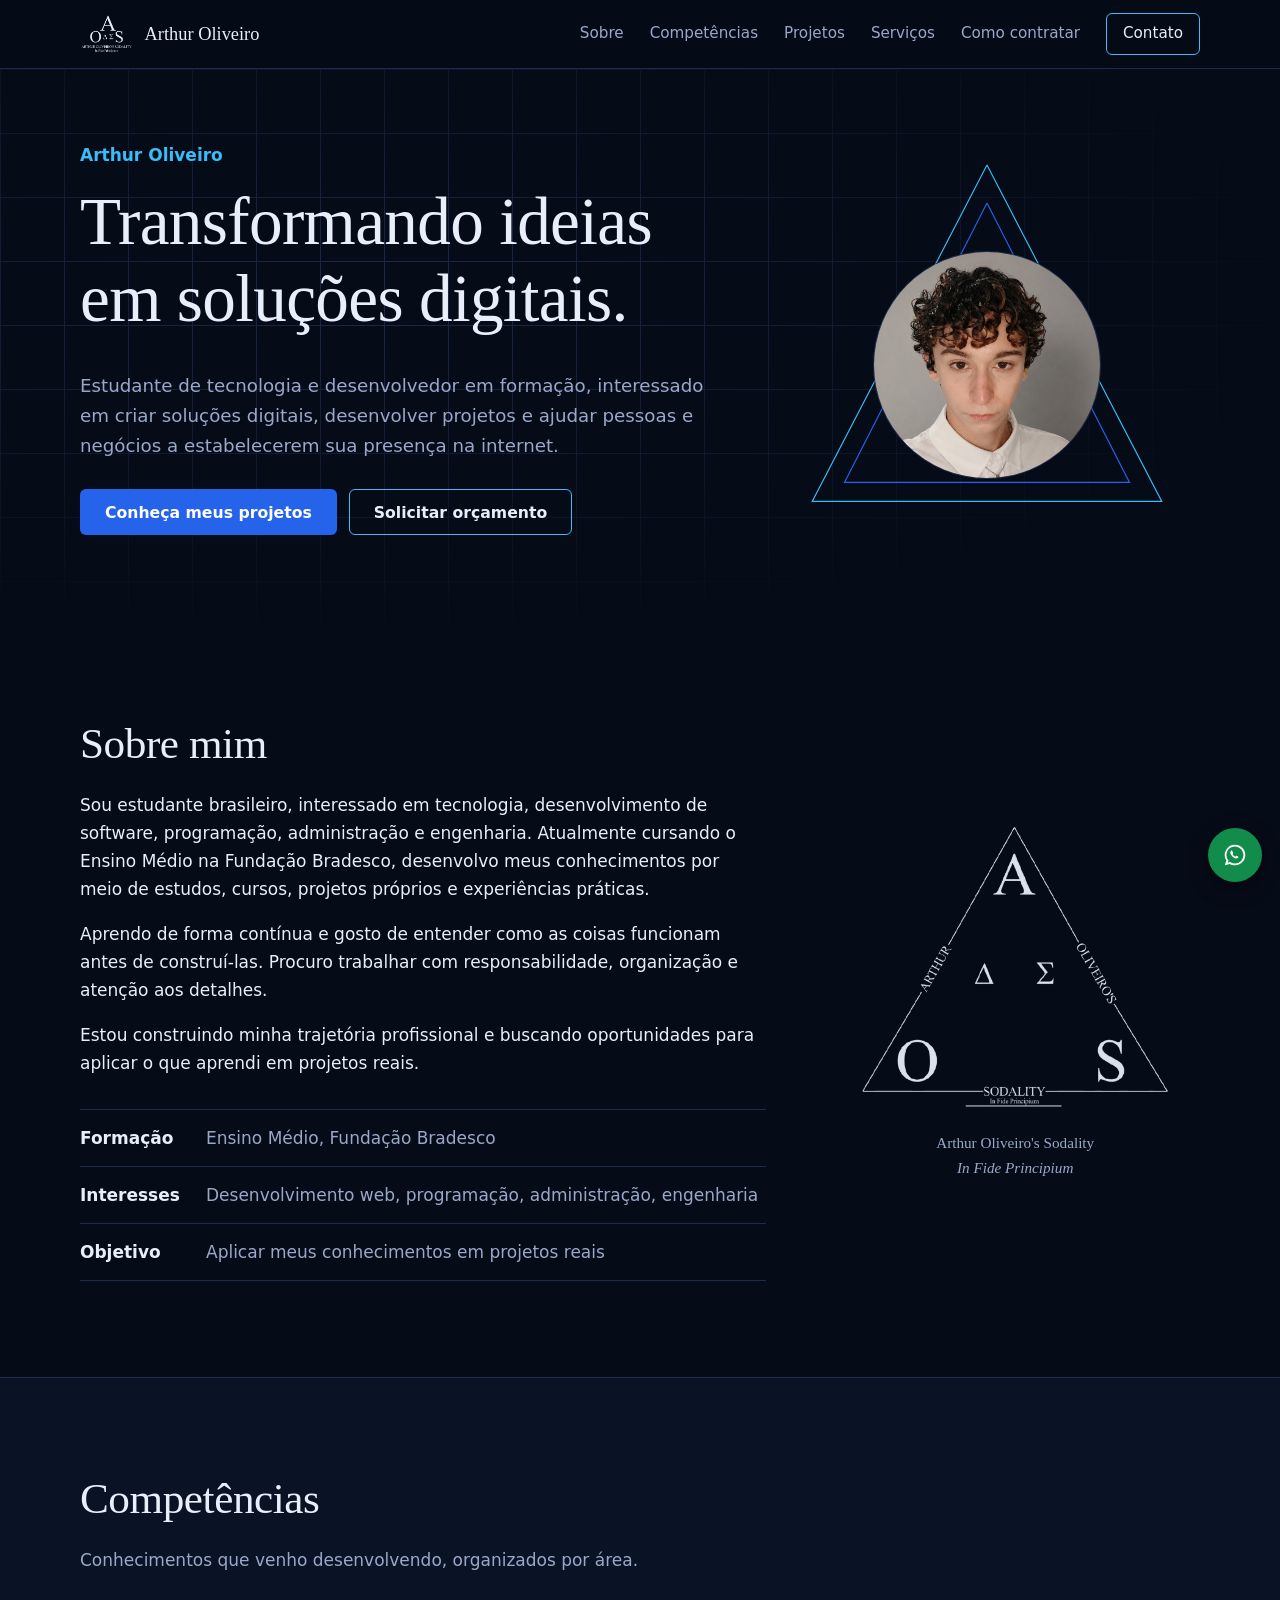
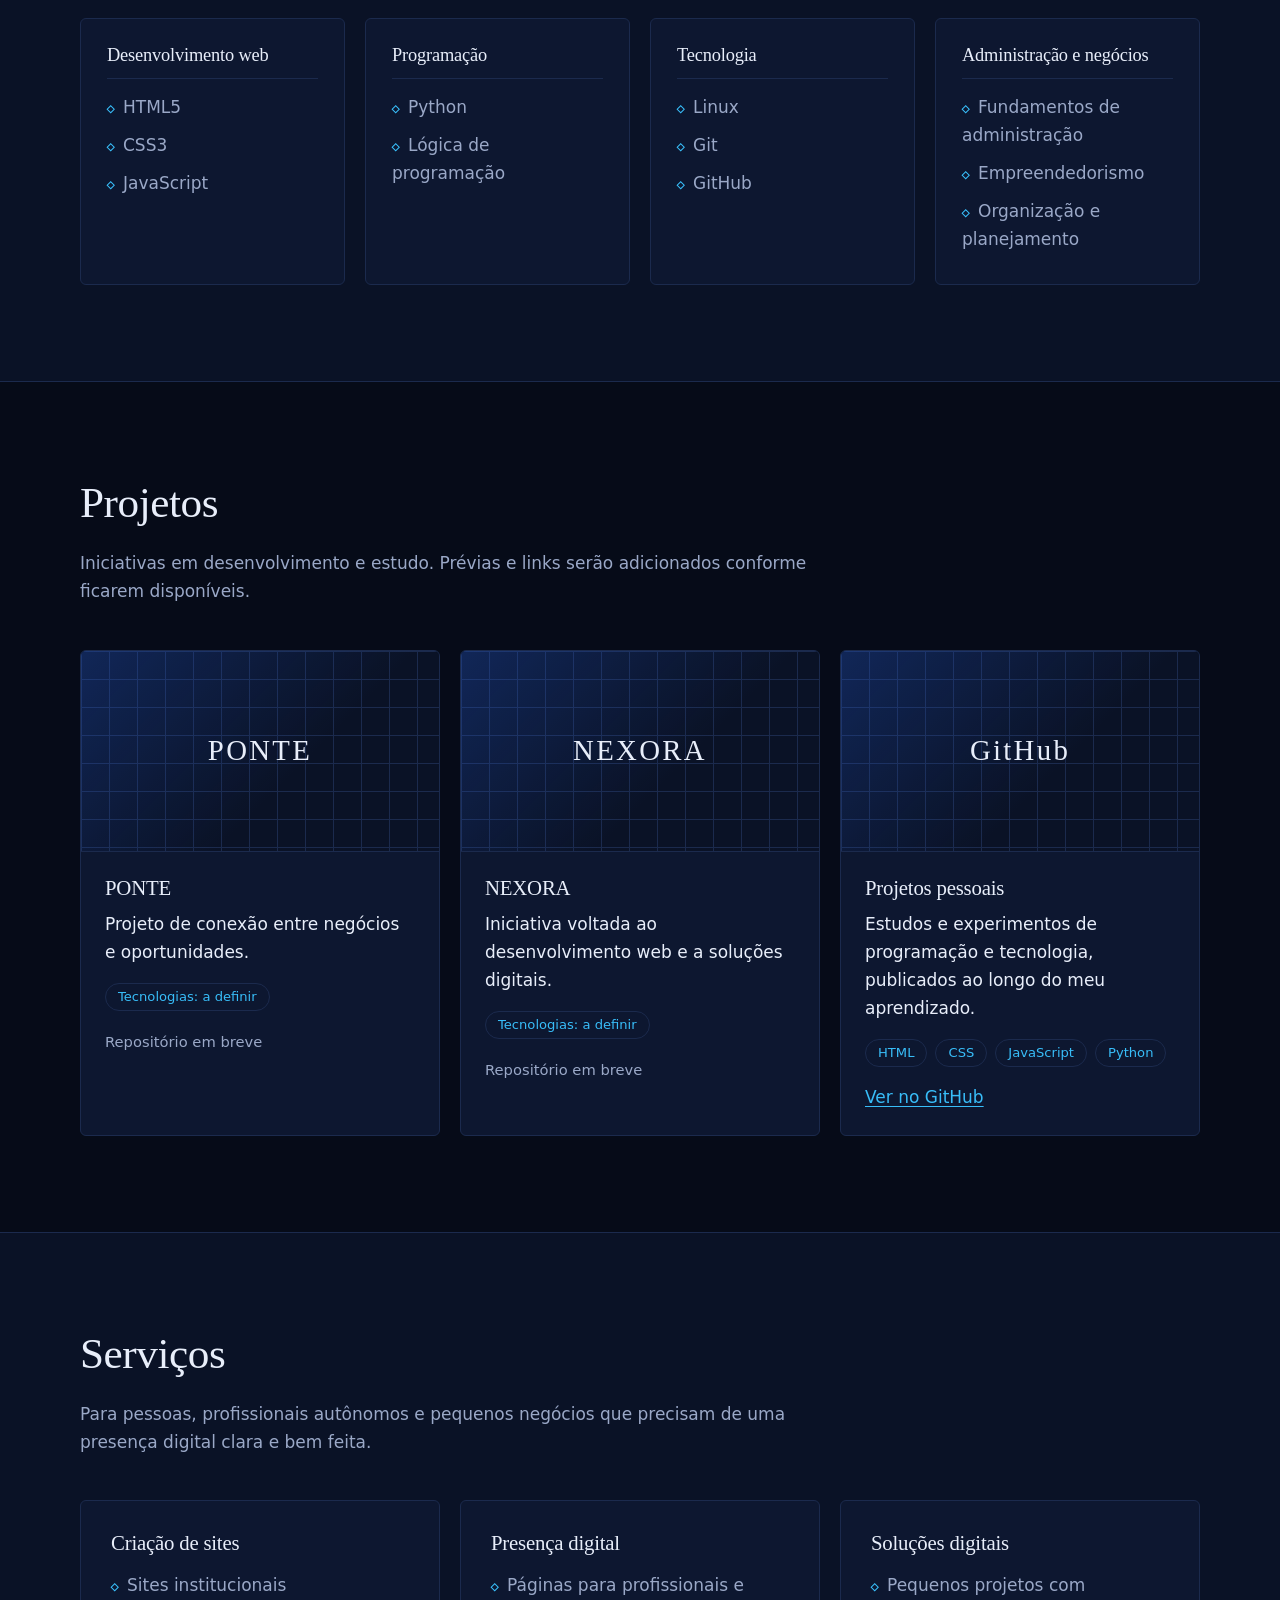
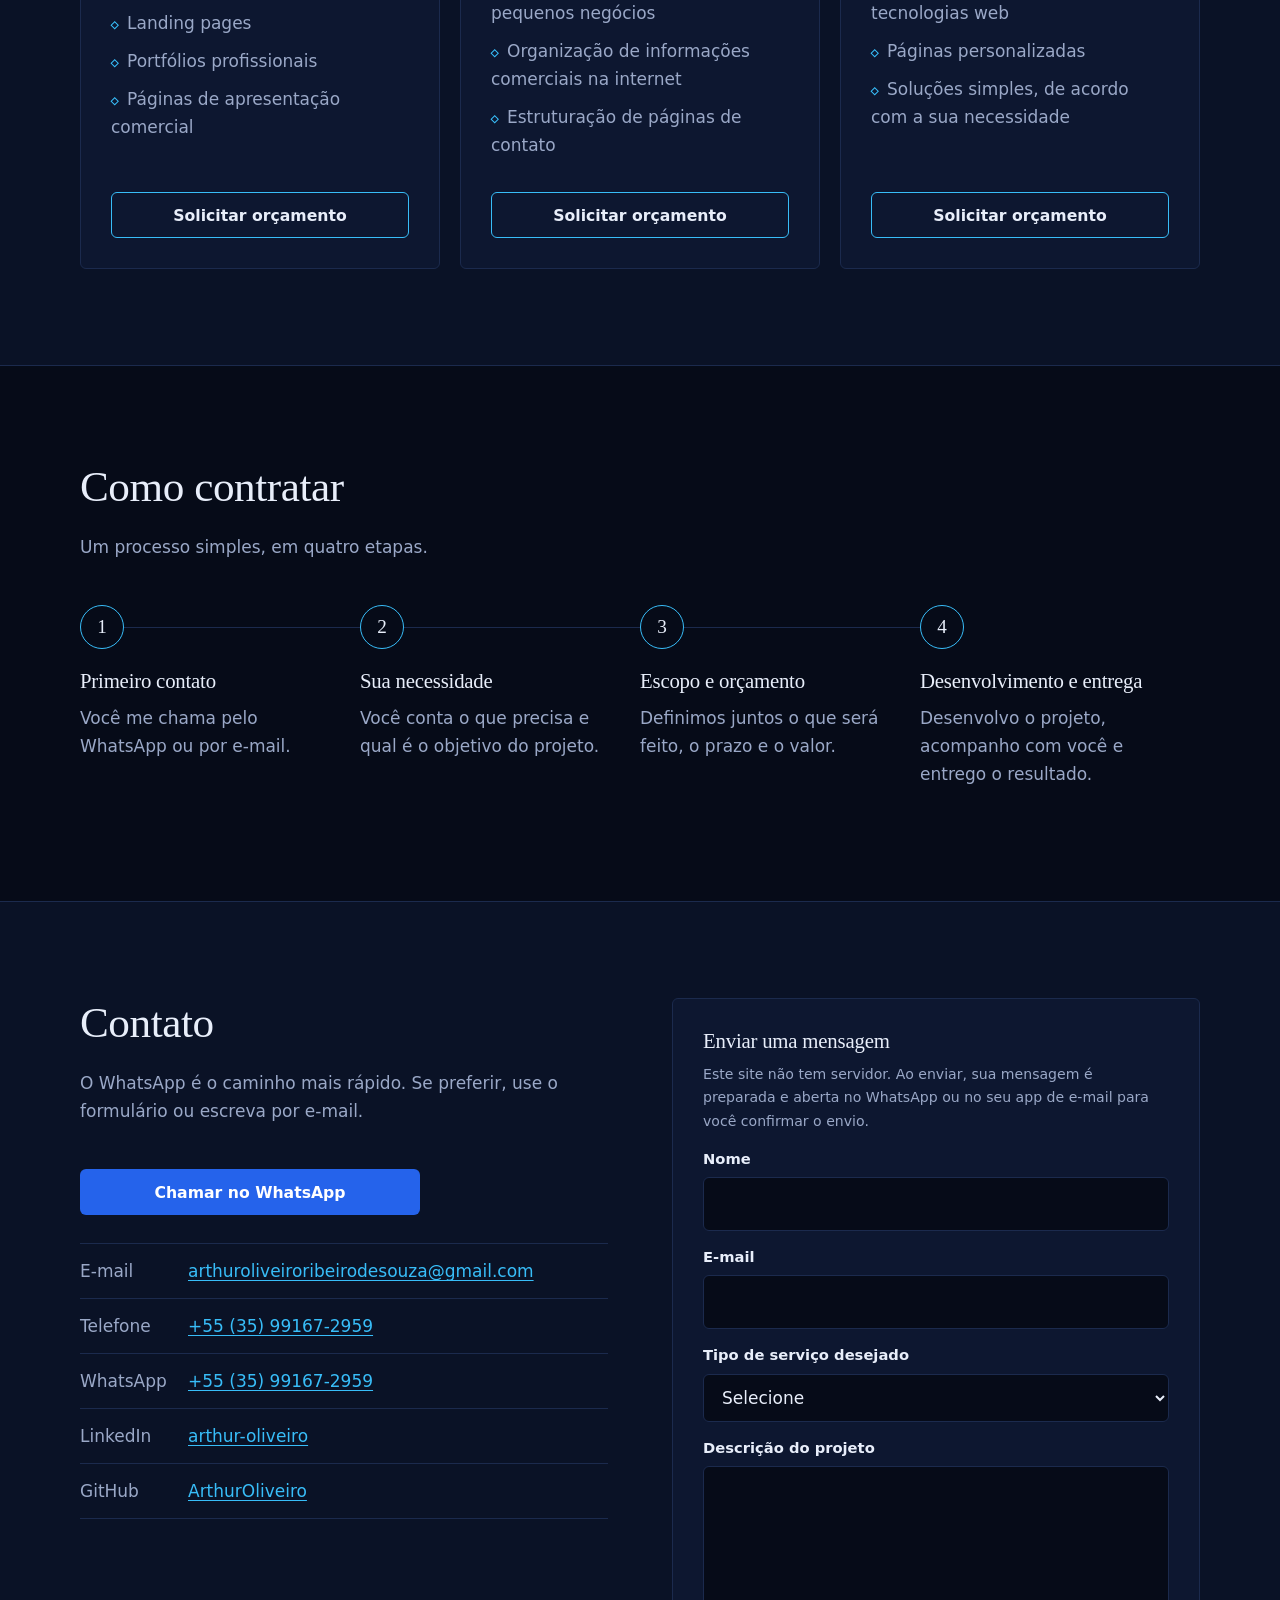
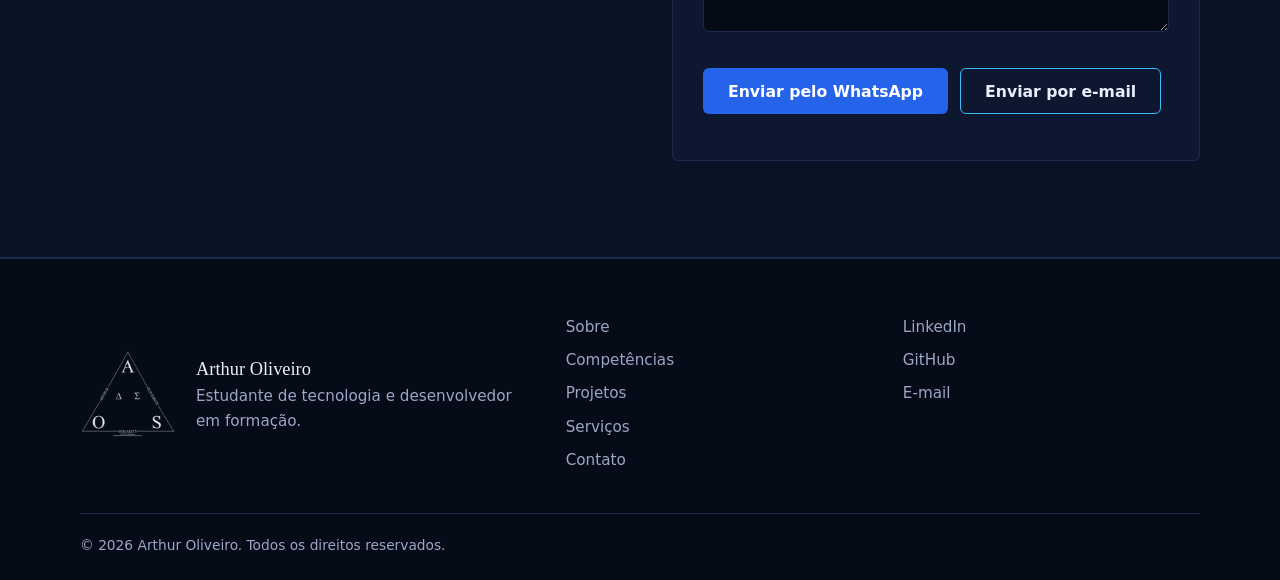
==== commit 444f501e: "Update index.html" ====
--- a/index.html
+++ b/index.html
@@ -214,7 +214,7 @@
           <a class="btn btn-primary wide" href="https://wa.me/5535991672959?text=Ol%C3%A1%2C%20Arthur%21%20Gostaria%20de%20conversar%20sobre%20um%20projeto." target="_blank" rel="noopener">Chamar no WhatsApp</a>
           <ul class="channels">
             <li><span>E-mail</span><a href="mailto:arthuroliveiroribeirodesouza@gmail.com">arthuroliveiroribeirodesouza@gmail.com</a></li>
-            <li><span>Telefone</span><a href="tel:+5535991672929">+55 (35) 99167-2929</a></li>
+            <li><span>Telefone</span><a href="tel:+5535991672929">+55 (35) 99167-2959</a></li>
             <li><span>WhatsApp</span><a href="https://wa.me/5535991672959?text=Ol%C3%A1%21" target="_blank" rel="noopener">+55 (35) 99167-2959</a></li>
             <li><span>LinkedIn</span><a href="https://www.linkedin.com/in/arthur-oliveiro-2235b739a/" target="_blank" rel="noopener">arthur-oliveiro</a></li>
             <li><span>GitHub</span><a href="https://github.com/ArthurOliveiro" target="_blank" rel="noopener">ArthurOliveiro</a></li>
